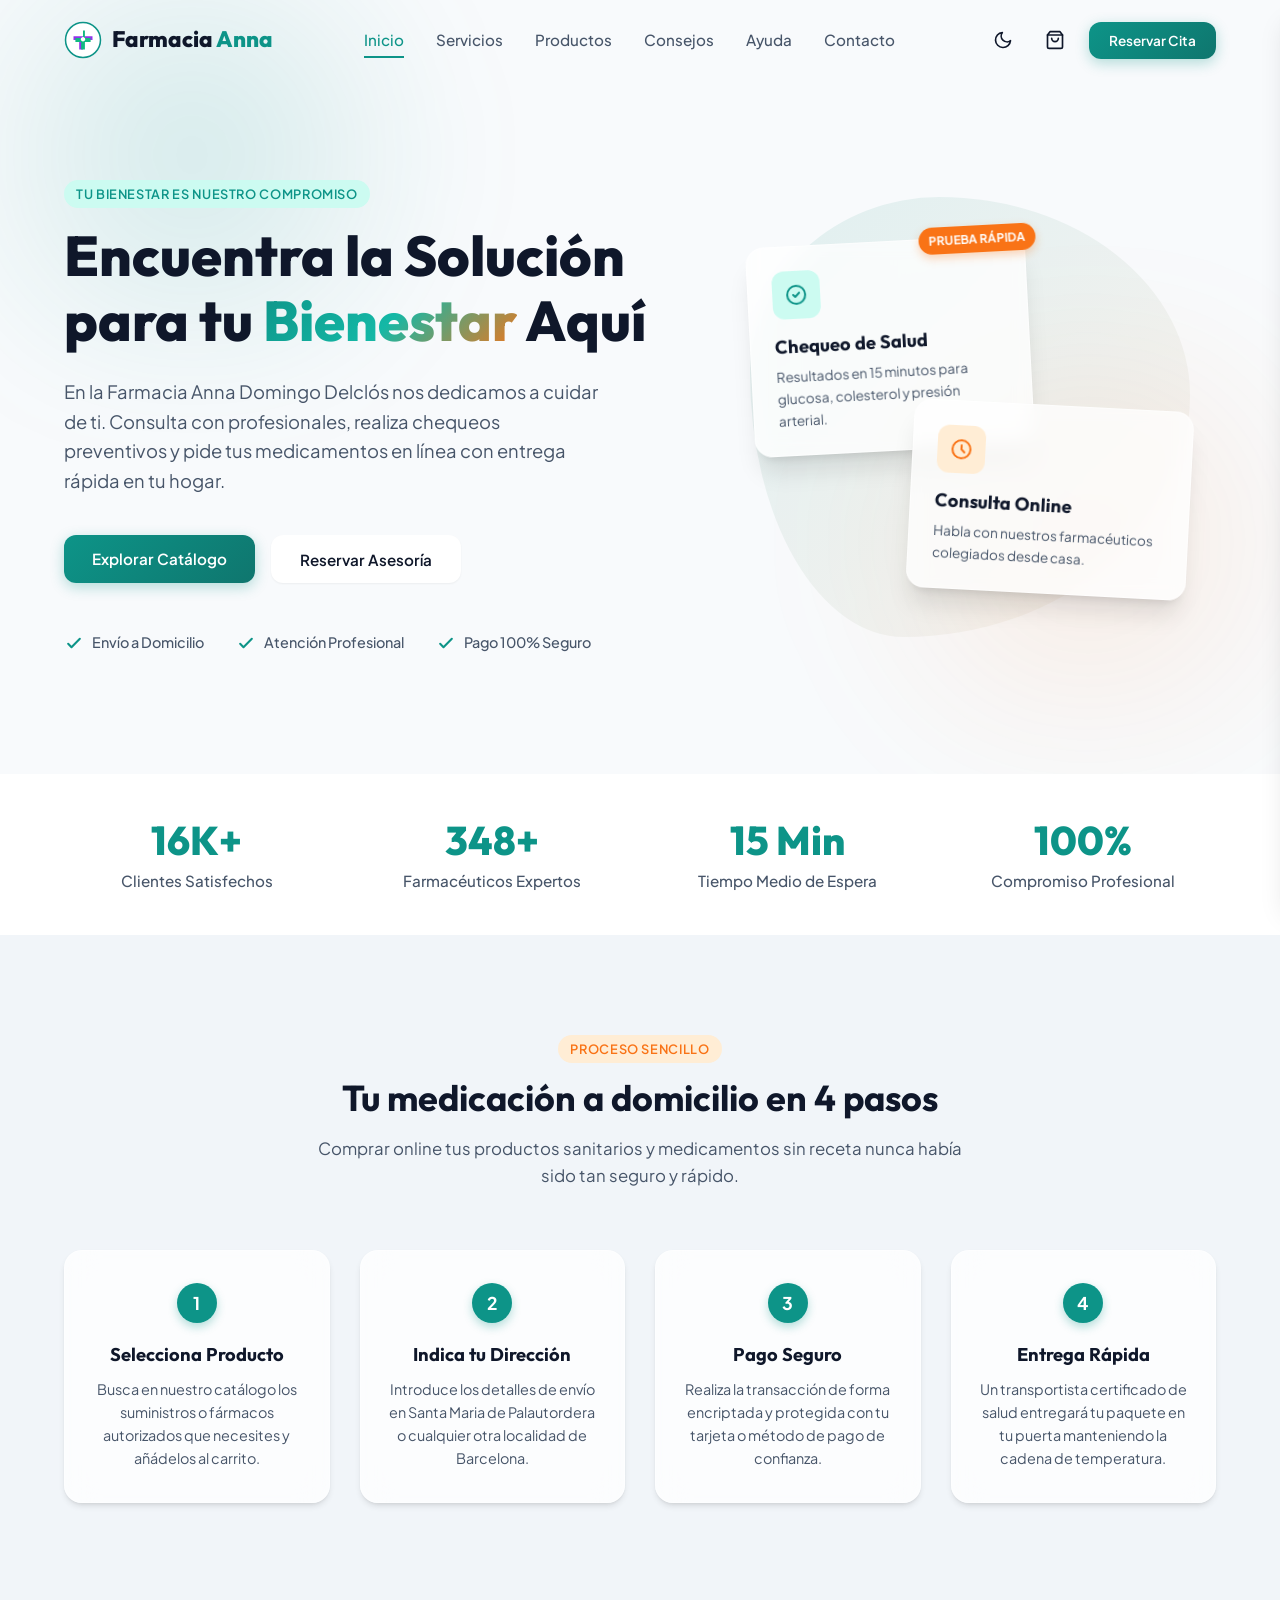
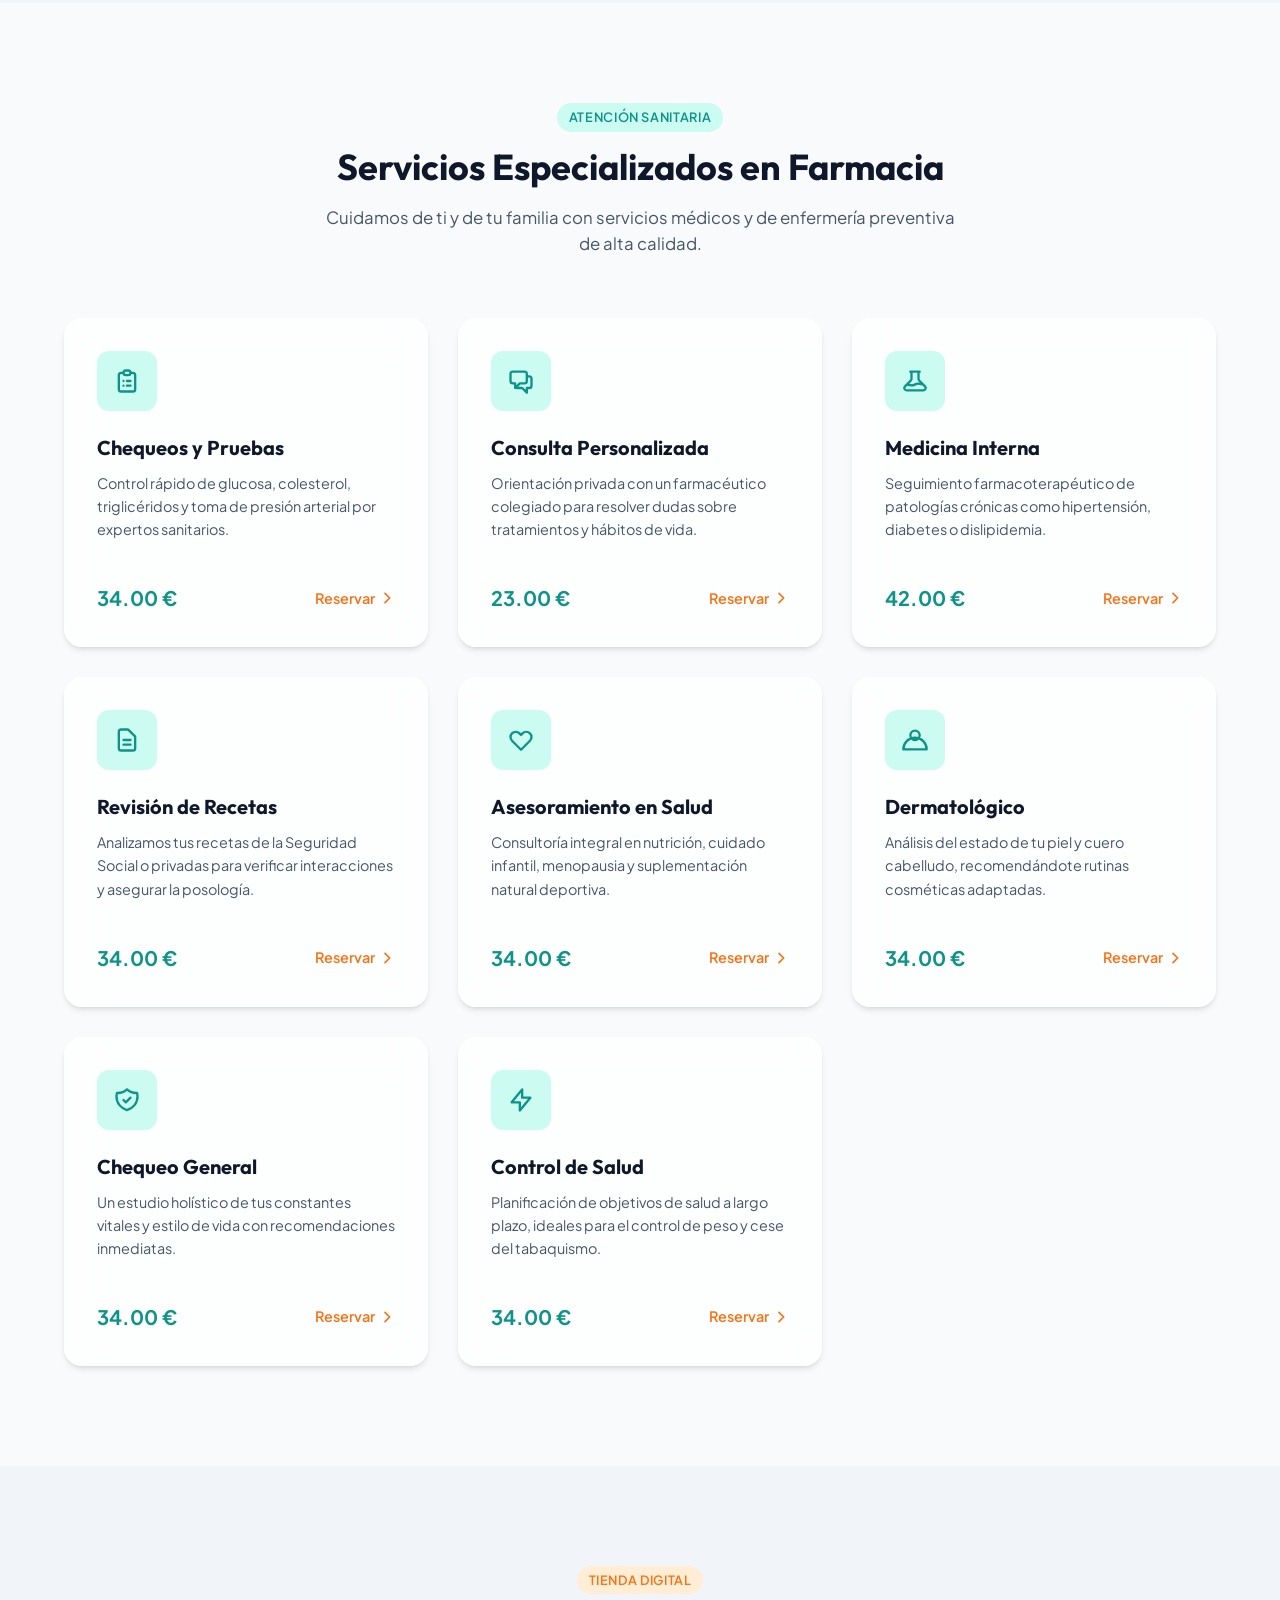
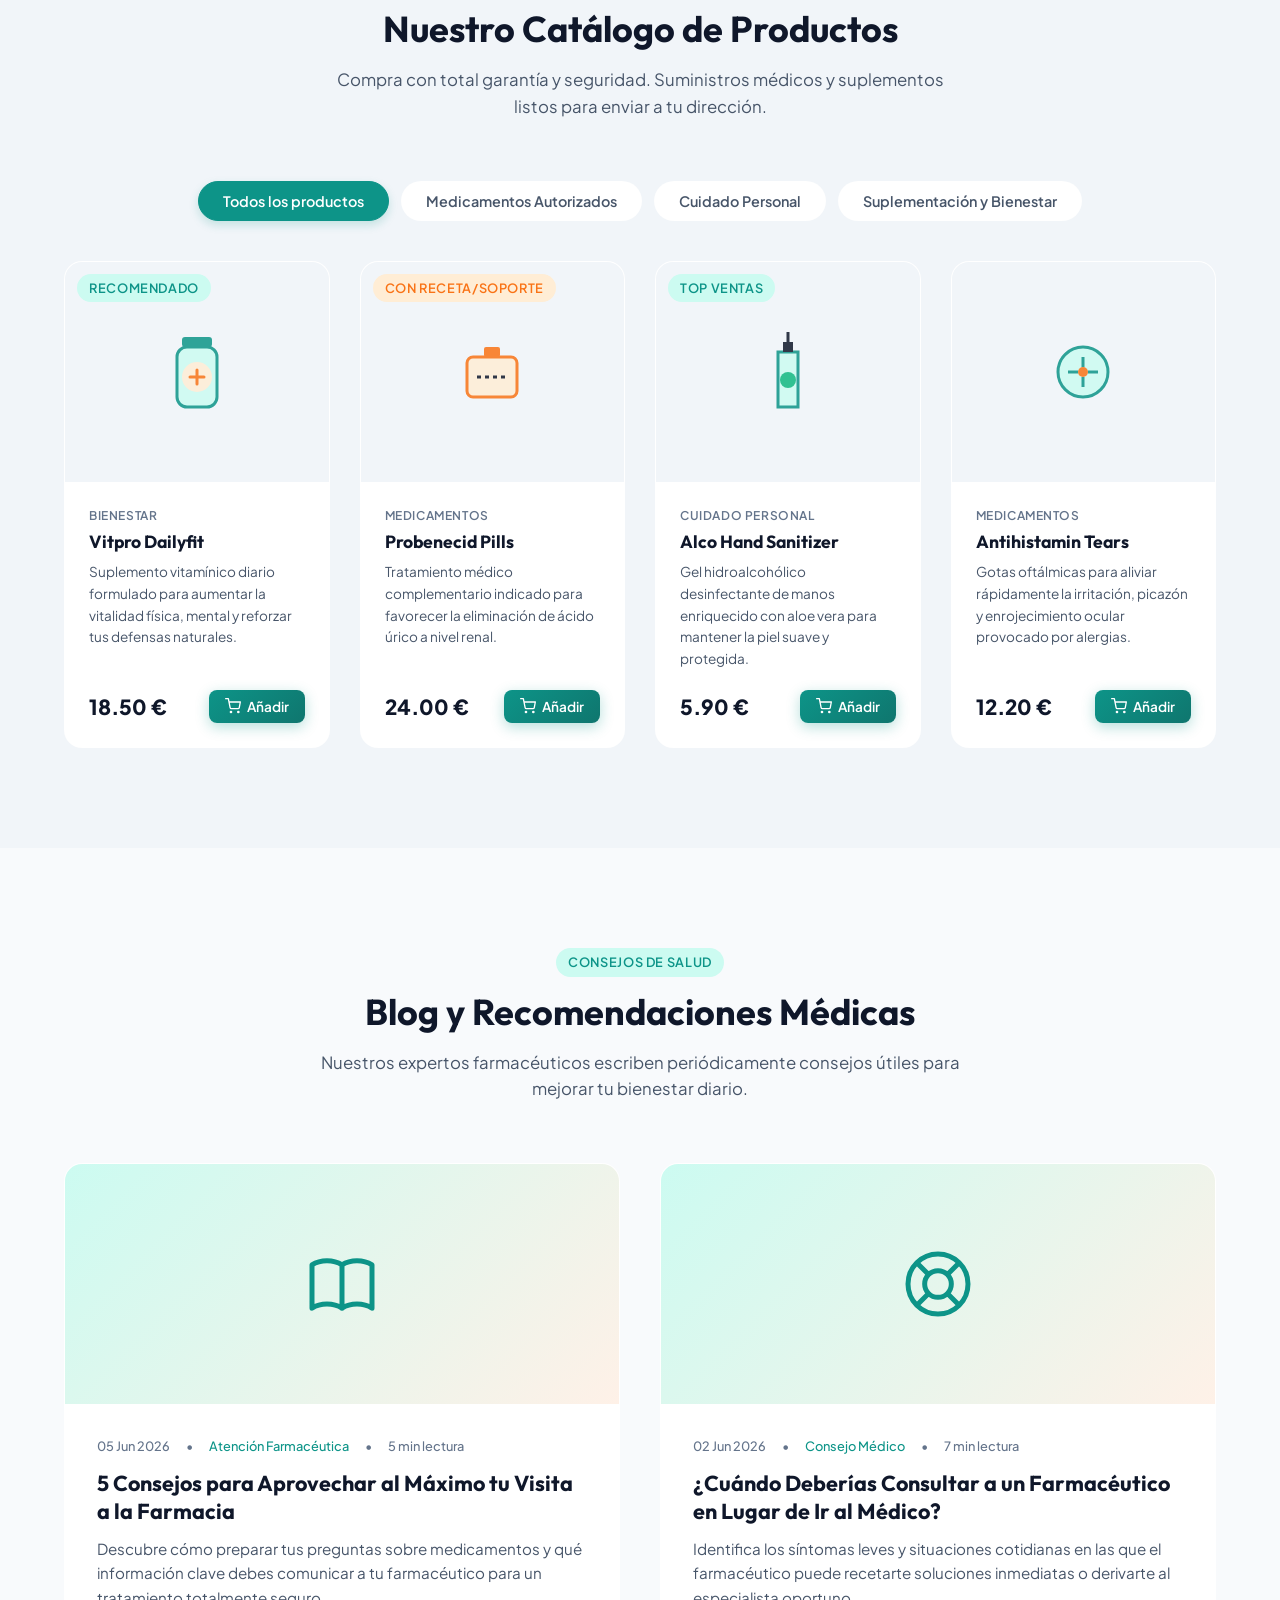
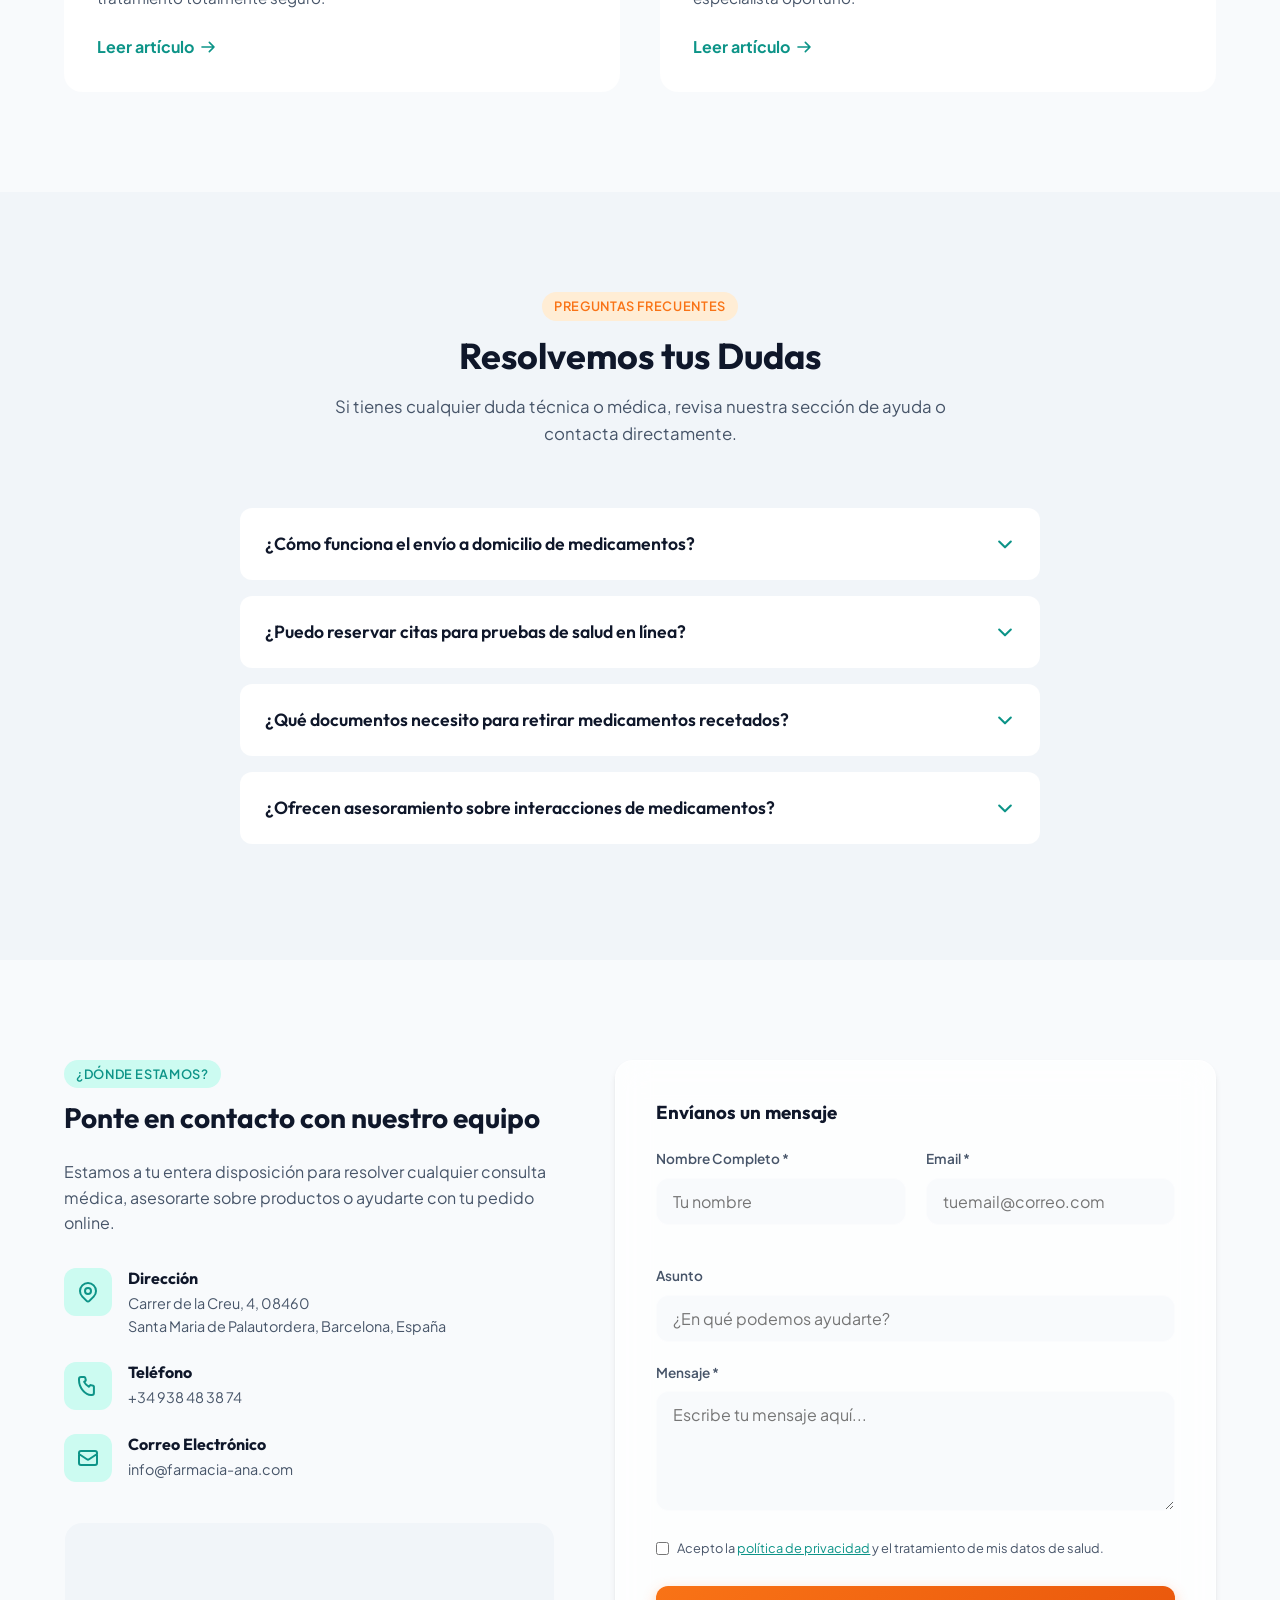
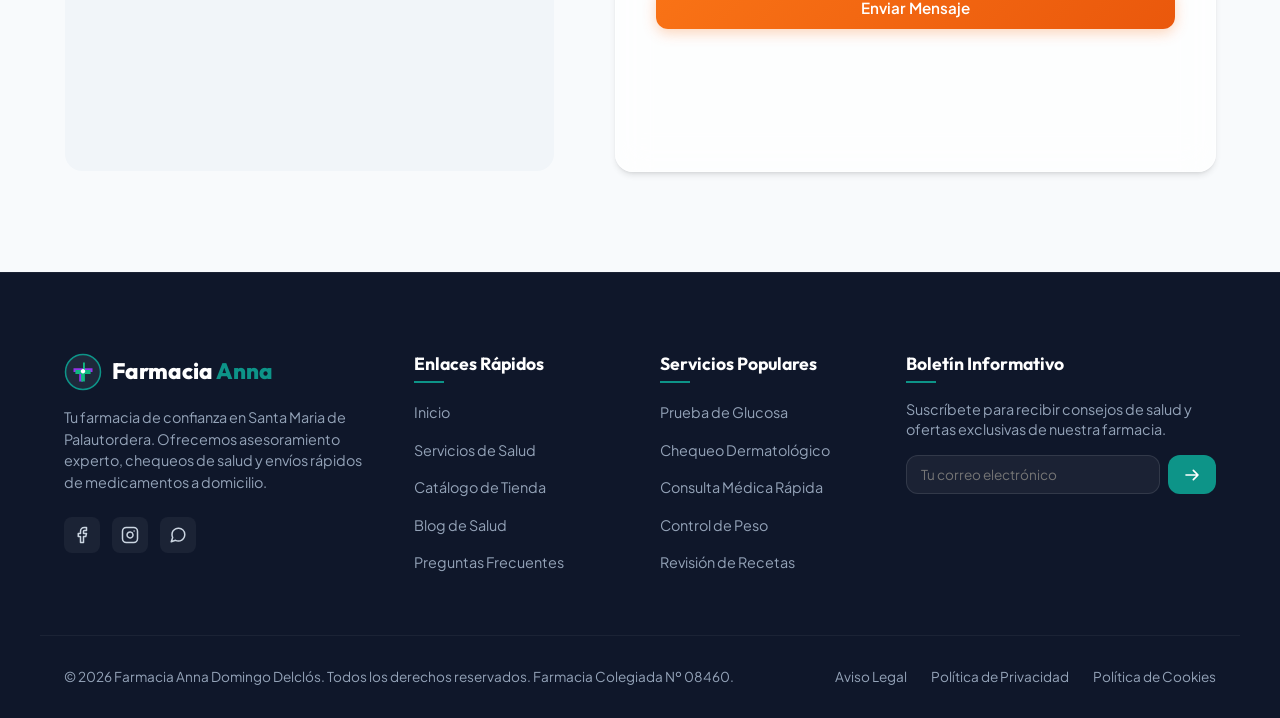
==== index.html @ 502f9d92 "feat: initial commit of the premium website for Farmacia Anna Domingo Delclós" ====
<!DOCTYPE html>
<html lang="es">
<head>
    <meta charset="UTF-8">
    <meta name="viewport" content="width=device-width, initial-scale=1.0">
    <title>Farmacia Anna Domingo Delclós | Cuidado de tu Salud y Bienestar</title>
    
    <!-- Meta tags SEO -->
    <meta name="description" content="Bienvenido a la Farmacia Anna Domingo Delclós en Santa Maria de Palautordera, Barcelona. Pruebas de salud, revisión de recetas, consulta personalizada y medicamentos online con entrega a domicilio.">
    <meta name="keywords" content="farmacia, anna domingo delclos, farmacia barcelona, santa maria de palautordera, medicamentos online, pruebas de salud, recetas, bienestar">
    <meta name="robots" content="index, follow">
    <link rel="canonical" href="https://farmacia-ana.com/">
    
    <!-- Open Graph (Facebook / LinkedIn) -->
    <meta property="og:type" content="website">
    <meta property="og:title" content="Farmacia Anna Domingo Delclós | Cuidado de tu Salud y Bienestar">
    <meta property="og:description" content="Ofrecemos atención farmacéutica personalizada, pruebas médicas, análisis de salud y un catálogo de medicamentos en línea. Entregas rápidas a domicilio.">
    <meta property="og:url" content="https://farmacia-ana.com/">
    <meta property="og:image" content="https://farmacia-ana.com/assets/og-image.jpg">
    
    <!-- Twitter Card -->
    <meta name="twitter:card" content="summary_large_image">
    <meta name="twitter:title" content="Farmacia Anna Domingo Delclós | Cuidado de tu Salud y Bienestar">
    <meta name="twitter:description" content="Atención farmacéutica personalizada y catálogo digital de farmacia en Barcelona.">
    
    <!-- Styles -->
    <link rel="stylesheet" href="styles.css">
</head>
<body>

    <!-- Header / Navbar -->
    <header id="main-header">
        <div class="container nav-container">
            <a href="#inicio" class="logo" id="nav-logo" aria-label="Farmacia Anna Domingo Delclós Inicio">
                <!-- SVG Logo representing the segment cross -->
                <svg viewBox="0 0 100 100" fill="none" xmlns="http://www.w3.org/2000/svg">
                    <circle cx="50" cy="50" r="46" fill="var(--bg-secondary)" stroke="var(--primary)" stroke-width="4"/>
                    <!-- Segmented Green/Purple Cross -->
                    <path d="M50 15 V40 H25 V50 H40 V75 H50 V50 H75 V40 H50 V15 Z" fill="#9333ea"/>
                    <path d="M50 25 V45 H30 V55 H45 V75 H55 V55 H70 V45 H55 V25 Z" fill="#10b981"/>
                    <!-- Center negative space leaf -->
                    <path d="M50 42 C53 42 56 45 56 48 C56 51 53 54 50 54 C47 54 44 51 44 48 C44 45 47 42 50 42 Z" fill="white"/>
                </svg>
                <span>Farmacia <span style="color:var(--primary);">Anna</span></span>
            </a>

            <!-- Desktop Links -->
            <nav class="nav-links" id="menu-links" aria-label="Menú principal">
                <a href="#inicio" class="nav-link active">Inicio</a>
                <a href="#servicios" class="nav-link">Servicios</a>
                <a href="#productos" class="nav-link">Productos</a>
                <a href="#blog" class="nav-link">Consejos</a>
                <a href="#faq" class="nav-link">Ayuda</a>
                <a href="#contacto" class="nav-link">Contacto</a>
            </nav>

            <!-- Navbar Actions -->
            <div class="nav-actions">
                <!-- Theme toggle button -->
                <button class="icon-btn" id="theme-toggle" aria-label="Cambiar tema de color">
                    <!-- Sun icon -->
                    <svg class="sun-icon" xmlns="http://www.w3.org/2000/svg" width="20" height="20" viewBox="0 0 24 24" fill="none" stroke="currentColor" stroke-width="2" stroke-linecap="round" stroke-linejoin="round">
                        <circle cx="12" cy="12" r="5"></circle>
                        <line x1="12" y1="1" x2="12" y2="3"></line>
                        <line x1="12" y1="21" x2="12" y2="23"></line>
                        <line x1="4.22" y1="4.22" x2="5.64" y2="5.64"></line>
                        <line x1="18.36" y1="18.36" x2="19.78" y2="19.78"></line>
                        <line x1="1" y1="12" x2="3" y2="12"></line>
                        <line x1="21" y1="12" x2="23" y2="12"></line>
                        <line x1="4.22" y1="19.78" x2="5.64" y2="18.36"></line>
                        <line x1="18.36" y1="5.64" x2="19.78" y2="4.22"></line>
                    </svg>
                    <!-- Moon icon -->
                    <svg class="moon-icon" xmlns="http://www.w3.org/2000/svg" width="20" height="20" viewBox="0 0 24 24" fill="none" stroke="currentColor" stroke-width="2" stroke-linecap="round" stroke-linejoin="round" style="display: none;">
                        <path d="M21 12.79A9 9 0 1 1 11.21 3 7 7 0 0 0 21 12.79z"></path>
                    </svg>
                </button>

                <!-- Cart button -->
                <button class="icon-btn" id="cart-btn" aria-label="Ver carrito de compras">
                    <svg xmlns="http://www.w3.org/2000/svg" width="20" height="20" viewBox="0 0 24 24" fill="none" stroke="currentColor" stroke-width="2" stroke-linecap="round" stroke-linejoin="round">
                        <path d="M6 2L3 6v14a2 2 0 0 0 2 2h14a2 2 0 0 0 2-2V6l-3-4z"></path>
                        <line x1="3" y1="6" x2="21" y2="6"></line>
                        <path d="M16 10a4 4 0 0 1-8 0"></path>
                    </svg>
                    <span class="cart-badge" style="display: none;">0</span>
                </button>

                <!-- Book action -->
                <button class="btn btn-primary book-service-btn" style="padding: 10px 20px; font-size: 0.85rem;" id="header-book-btn">Reservar Cita</button>

                <!-- Mobile Menu Button -->
                <button class="icon-btn mobile-toggle" id="mobile-toggle" aria-label="Abrir menú de navegación">
                    <svg class="menu-icon" xmlns="http://www.w3.org/2000/svg" width="24" height="24" viewBox="0 0 24 24" fill="none" stroke="currentColor" stroke-width="2" stroke-linecap="round" stroke-linejoin="round">
                        <line x1="3" y1="12" x2="21" y2="12"></line>
                        <line x1="3" y1="6" x2="21" y2="6"></line>
                        <line x1="3" y1="18" x2="21" y2="18"></line>
                    </svg>
                    <svg class="close-icon" xmlns="http://www.w3.org/2000/svg" width="24" height="24" viewBox="0 0 24 24" fill="none" stroke="currentColor" stroke-width="2" stroke-linecap="round" stroke-linejoin="round" style="display: none;">
                        <line x1="18" y1="6" x2="6" y2="18"></line>
                        <line x1="6" y1="6" x2="18" y2="18"></line>
                    </svg>
                </button>
            </div>
        </div>
    </header>

    <!-- Hero Section -->
    <section id="inicio" class="hero">
        <div class="hero-glow-1"></div>
        <div class="hero-glow-2"></div>
        <div class="container hero-wrapper">
            <div class="hero-content">
                <span class="badge badge-primary hero-subtitle">Tu Bienestar es Nuestro Compromiso</span>
                <h1 class="hero-title">Encuentra la Solución para tu <span class="gradient-text">Bienestar</span> Aquí</h1>
                <p class="hero-desc">En la Farmacia Anna Domingo Delclós nos dedicamos a cuidar de ti. Consulta con profesionales, realiza chequeos preventivos y pide tus medicamentos en línea con entrega rápida en tu hogar.</p>
                <div class="hero-btns">
                    <a href="#productos" class="btn btn-primary" id="btn-hero-catalog">Explorar Catálogo</a>
                    <button class="btn btn-secondary btn-hero-book" data-service="Consulta Personalizada" id="btn-hero-booking">Reservar Asesoría</button>
                </div>
                <div class="hero-features">
                    <div class="hero-feat-item">
                        <svg fill="none" viewBox="0 0 24 24" stroke="currentColor" stroke-width="2.5"><path stroke-linecap="round" stroke-linejoin="round" d="M5 13l4 4L19 7" /></svg>
                        <span>Envío a Domicilio</span>
                    </div>
                    <div class="hero-feat-item">
                        <svg fill="none" viewBox="0 0 24 24" stroke="currentColor" stroke-width="2.5"><path stroke-linecap="round" stroke-linejoin="round" d="M5 13l4 4L19 7" /></svg>
                        <span>Atención Profesional</span>
                    </div>
                    <div class="hero-feat-item">
                        <svg fill="none" viewBox="0 0 24 24" stroke="currentColor" stroke-width="2.5"><path stroke-linecap="round" stroke-linejoin="round" d="M5 13l4 4L19 7" /></svg>
                        <span>Pago 100% Seguro</span>
                    </div>
                </div>
            </div>
            
            <div class="hero-image-wrapper">
                <div class="pharmacy-illustration">
                    <div class="blob-bg"></div>
                    <!-- Floating Card 1 -->
                    <div class="illustration-card card-1">
                        <span class="illustration-badge">PRUEBA RÁPIDA</span>
                        <div class="card-icon icon-teal">
                            <svg xmlns="http://www.w3.org/2000/svg" width="24" height="24" fill="none" viewBox="0 0 24 24" stroke="currentColor" stroke-width="2">
                                <path stroke-linecap="round" stroke-linejoin="round" d="M9 12l2 2 4-4m6 2a9 9 0 11-18 0 9 9 0 0118 0z" />
                            </svg>
                        </div>
                        <h3>Chequeo de Salud</h3>
                        <p>Resultados en 15 minutos para glucosa, colesterol y presión arterial.</p>
                    </div>
                    <!-- Floating Card 2 -->
                    <div class="illustration-card card-2">
                        <div class="card-icon icon-orange">
                            <svg xmlns="http://www.w3.org/2000/svg" width="24" height="24" fill="none" viewBox="0 0 24 24" stroke="currentColor" stroke-width="2">
                                <path stroke-linecap="round" stroke-linejoin="round" d="M12 8v4l3 3m6-3a9 9 0 11-18 0 9 9 0 0118 0z" />
                            </svg>
                        </div>
                        <h3>Consulta Online</h3>
                        <p>Habla con nuestros farmacéuticos colegiados desde casa.</p>
                    </div>
                </div>
            </div>
        </div>
    </section>

    <!-- Stats Section -->
    <section class="stats">
        <div class="container stats-grid">
            <div class="stat-item">
                <h3>16K+</h3>
                <p>Clientes Satisfechos</p>
            </div>
            <div class="stat-item">
                <h3>348+</h3>
                <p>Farmacéuticos Expertos</p>
            </div>
            <div class="stat-item">
                <h3>15 Min</h3>
                <p>Tiempo Medio de Espera</p>
            </div>
            <div class="stat-item">
                <h3>100%</h3>
                <p>Compromiso Profesional</p>
            </div>
        </div>
    </section>

    <!-- How it works (Checkout Flow) -->
    <section class="section-padding" id="como-funciona" style="background-color: var(--bg-tertiary); transition: background-color var(--transition);">
        <div class="container">
            <div class="section-header">
                <span class="badge badge-accent">PROCESO SENCILLO</span>
                <h2>Tu medicación a domicilio en 4 pasos</h2>
                <p>Comprar online tus productos sanitarios y medicamentos sin receta nunca había sido tan seguro y rápido.</p>
            </div>
            <div class="steps-grid">
                <div class="step-card glass-panel">
                    <div class="step-num">1</div>
                    <h3>Selecciona Producto</h3>
                    <p>Busca en nuestro catálogo los suministros o fármacos autorizados que necesites y añádelos al carrito.</p>
                </div>
                <div class="step-card glass-panel">
                    <div class="step-num">2</div>
                    <h3>Indica tu Dirección</h3>
                    <p>Introduce los detalles de envío en Santa Maria de Palautordera o cualquier otra localidad de Barcelona.</p>
                </div>
                <div class="step-card glass-panel">
                    <div class="step-num">3</div>
                    <h3>Pago Seguro</h3>
                    <p>Realiza la transacción de forma encriptada y protegida con tu tarjeta o método de pago de confianza.</p>
                </div>
                <div class="step-card glass-panel">
                    <div class="step-num">4</div>
                    <h3>Entrega Rápida</h3>
                    <p>Un transportista certificado de salud entregará tu paquete en tu puerta manteniendo la cadena de temperatura.</p>
                </div>
            </div>
        </div>
    </section>

    <!-- Services Section -->
    <section id="servicios" class="section-padding">
        <div class="container">
            <div class="section-header">
                <span class="badge badge-primary">ATENCIÓN SANITARIA</span>
                <h2>Servicios Especializados en Farmacia</h2>
                <p>Cuidamos de ti y de tu familia con servicios médicos y de enfermería preventiva de alta calidad.</p>
            </div>
            <div class="services-grid">
                <!-- Service 1 -->
                <div class="service-card glass-panel">
                    <div class="service-icon">
                        <svg xmlns="http://www.w3.org/2000/svg" width="28" height="28" fill="none" viewBox="0 0 24 24" stroke="currentColor" stroke-width="2">
                            <path stroke-linecap="round" stroke-linejoin="round" d="M9 5H7a2 2 0 00-2 2v12a2 2 0 002 2h10a2 2 0 002-2V7a2 2 0 00-2-2h-2M9 5a2 2 0 002 2h2a2 2 0 002-2M9 5a2 2 0 012-2h2a2 2 0 012 2m-3 7h3m-3 4h3m-6-4h.01M9 16h.01" />
                        </svg>
                    </div>
                    <h3>Chequeos y Pruebas</h3>
                    <p>Control rápido de glucosa, colesterol, triglicéridos y toma de presión arterial por expertos sanitarios.</p>
                    <div class="service-footer">
                        <span class="service-price">34.00 €</span>
                        <span class="service-link book-service-btn" data-service="Chequeos y Pruebas de Salud" aria-label="Reservar Chequeos y Pruebas">
                            Reservar 
                            <svg xmlns="http://www.w3.org/2000/svg" width="16" height="16" fill="none" viewBox="0 0 24 24" stroke="currentColor" stroke-width="2.5"><path stroke-linecap="round" stroke-linejoin="round" d="M9 5l7 7-7 7" /></svg>
                        </span>
                    </div>
                </div>

                <!-- Service 2 -->
                <div class="service-card glass-panel">
                    <div class="service-icon">
                        <svg xmlns="http://www.w3.org/2000/svg" width="28" height="28" fill="none" viewBox="0 0 24 24" stroke="currentColor" stroke-width="2">
                            <path stroke-linecap="round" stroke-linejoin="round" d="M17 8h2a2 2 0 012 2v6a2 2 0 01-2 2h-2v4l-4-4H9a1.994 1.994 0 01-1.414-.586m0 0L11 14h4a2 2 0 002-2V6a2 2 0 00-2-2H5a2 2 0 00-2 2v6a2 2 0 002 2h2v4l.586-.586z" />
                        </svg>
                    </div>
                    <h3>Consulta Personalizada</h3>
                    <p>Orientación privada con un farmacéutico colegiado para resolver dudas sobre tratamientos y hábitos de vida.</p>
                    <div class="service-footer">
                        <span class="service-price">23.00 €</span>
                        <span class="service-link book-service-btn" data-service="Consulta Personalizada" aria-label="Reservar Consulta Personalizada">
                            Reservar
                            <svg xmlns="http://www.w3.org/2000/svg" width="16" height="16" fill="none" viewBox="0 0 24 24" stroke="currentColor" stroke-width="2.5"><path stroke-linecap="round" stroke-linejoin="round" d="M9 5l7 7-7 7" /></svg>
                        </span>
                    </div>
                </div>

                <!-- Service 3 -->
                <div class="service-card glass-panel">
                    <div class="service-icon">
                        <svg xmlns="http://www.w3.org/2000/svg" width="28" height="28" fill="none" viewBox="0 0 24 24" stroke="currentColor" stroke-width="2">
                            <path stroke-linecap="round" stroke-linejoin="round" d="M19.428 15.428a2 2 0 00-1.022-.547l-2.387-.477a6 6 0 00-3.86.517l-.318.158a6 6 0 01-3.86.517L6.05 15.21a2 2 0 00-1.806.547M8 4h8l-1 1v5.172a2 2 0 00.586 1.414l5 5c1.26 1.26.367 3.414-1.415 3.414H4.828c-1.782 0-2.674-2.154-1.414-3.414l5-5A2 2 0 009 10.172V5L8 4z" />
                        </svg>
                    </div>
                    <h3>Medicina Interna</h3>
                    <p>Seguimiento farmacoterapéutico de patologías crónicas como hipertensión, diabetes o dislipidemia.</p>
                    <div class="service-footer">
                        <span class="service-price">42.00 €</span>
                        <span class="service-link book-service-btn" data-service="Medicina Interna" aria-label="Reservar Medicina Interna">
                            Reservar
                            <svg xmlns="http://www.w3.org/2000/svg" width="16" height="16" fill="none" viewBox="0 0 24 24" stroke="currentColor" stroke-width="2.5"><path stroke-linecap="round" stroke-linejoin="round" d="M9 5l7 7-7 7" /></svg>
                        </span>
                    </div>
                </div>

                <!-- Service 4 -->
                <div class="service-card glass-panel">
                    <div class="service-icon">
                        <svg xmlns="http://www.w3.org/2000/svg" width="28" height="28" fill="none" viewBox="0 0 24 24" stroke="currentColor" stroke-width="2">
                            <path stroke-linecap="round" stroke-linejoin="round" d="M9 12h6m-6 4h6m2 5H7a2 2 0 01-2-2V5a2 2 0 012-2h5.586a1 1 0 01.707.293l5.414 5.414a1 1 0 01.293.707V19a2 2 0 01-2 2z" />
                        </svg>
                    </div>
                    <h3>Revisión de Recetas</h3>
                    <p>Analizamos tus recetas de la Seguridad Social o privadas para verificar interacciones y asegurar la posología.</p>
                    <div class="service-footer">
                        <span class="service-price">34.00 €</span>
                        <span class="service-link book-service-btn" data-service="Revisión de Recetas" aria-label="Reservar Revisión de Recetas">
                            Reservar
                            <svg xmlns="http://www.w3.org/2000/svg" width="16" height="16" fill="none" viewBox="0 0 24 24" stroke="currentColor" stroke-width="2.5"><path stroke-linecap="round" stroke-linejoin="round" d="M9 5l7 7-7 7" /></svg>
                        </span>
                    </div>
                </div>

                <!-- Service 5 -->
                <div class="service-card glass-panel">
                    <div class="service-icon">
                        <svg xmlns="http://www.w3.org/2000/svg" width="28" height="28" fill="none" viewBox="0 0 24 24" stroke="currentColor" stroke-width="2">
                            <path stroke-linecap="round" stroke-linejoin="round" d="M4.318 6.318a4.5 4.5 0 000 6.364L12 20.364l7.682-7.682a4.5 4.5 0 00-6.364-6.364L12 7.636l-1.318-1.318a4.5 4.5 0 00-6.364 0z" />
                        </svg>
                    </div>
                    <h3>Asesoramiento en Salud</h3>
                    <p>Consultoría integral en nutrición, cuidado infantil, menopausia y suplementación natural deportiva.</p>
                    <div class="service-footer">
                        <span class="service-price">34.00 €</span>
                        <span class="service-link book-service-btn" data-service="Asesoramiento en Salud" aria-label="Reservar Asesoramiento en Salud">
                            Reservar
                            <svg xmlns="http://www.w3.org/2000/svg" width="16" height="16" fill="none" viewBox="0 0 24 24" stroke="currentColor" stroke-width="2.5"><path stroke-linecap="round" stroke-linejoin="round" d="M9 5l7 7-7 7" /></svg>
                        </span>
                    </div>
                </div>

                <!-- Service 6 -->
                <div class="service-card glass-panel">
                    <div class="service-icon">
                        <svg xmlns="http://www.w3.org/2000/svg" width="28" height="28" fill="none" viewBox="0 0 24 24" stroke="currentColor" stroke-width="2">
                            <path stroke-linecap="round" stroke-linejoin="round" d="M12 4a4 4 0 100 8 4 4 0 000-8zM2 20a10 10 0 0120 0H2z" />
                        </svg>
                    </div>
                    <h3>Dermatológico</h3>
                    <p>Análisis del estado de tu piel y cuero cabelludo, recomendándote rutinas cosméticas adaptadas.</p>
                    <div class="service-footer">
                        <span class="service-price">34.00 €</span>
                        <span class="service-link book-service-btn" data-service="Chequeo Dermatológico" aria-label="Reservar Chequeo Dermatológico">
                            Reservar
                            <svg xmlns="http://www.w3.org/2000/svg" width="16" height="16" fill="none" viewBox="0 0 24 24" stroke="currentColor" stroke-width="2.5"><path stroke-linecap="round" stroke-linejoin="round" d="M9 5l7 7-7 7" /></svg>
                        </span>
                    </div>
                </div>

                <!-- Service 7 -->
                <div class="service-card glass-panel">
                    <div class="service-icon">
                        <svg xmlns="http://www.w3.org/2000/svg" width="28" height="28" fill="none" viewBox="0 0 24 24" stroke="currentColor" stroke-width="2">
                            <path stroke-linecap="round" stroke-linejoin="round" d="M9 12l2 2 4-4m5.618-4.016A11.955 11.955 0 0112 2.944a11.955 11.955 0 01-8.618 3.04A12.02 12.02 0 003 9c0 5.591 3.824 10.29 9 11.622 5.176-1.332 9-6.03 9-11.622 0-1.042-.133-2.052-.382-3.016z" />
                        </svg>
                    </div>
                    <h3>Chequeo General</h3>
                    <p>Un estudio holístico de tus constantes vitales y estilo de vida con recomendaciones inmediatas.</p>
                    <div class="service-footer">
                        <span class="service-price">34.00 €</span>
                        <span class="service-link book-service-btn" data-service="Chequeo Médico General" aria-label="Reservar Chequeo Médico General">
                            Reservar
                            <svg xmlns="http://www.w3.org/2000/svg" width="16" height="16" fill="none" viewBox="0 0 24 24" stroke="currentColor" stroke-width="2.5"><path stroke-linecap="round" stroke-linejoin="round" d="M9 5l7 7-7 7" /></svg>
                        </span>
                    </div>
                </div>

                <!-- Service 8 -->
                <div class="service-card glass-panel">
                    <div class="service-icon">
                        <svg xmlns="http://www.w3.org/2000/svg" width="28" height="28" fill="none" viewBox="0 0 24 24" stroke="currentColor" stroke-width="2">
                            <path stroke-linecap="round" stroke-linejoin="round" d="M13 10V3L4 14h7v7l9-11h-7z" />
                        </svg>
                    </div>
                    <h3>Control de Salud</h3>
                    <p>Planificación de objetivos de salud a largo plazo, ideales para el control de peso y cese del tabaquismo.</p>
                    <div class="service-footer">
                        <span class="service-price">34.00 €</span>
                        <span class="service-link book-service-btn" data-service="Control de Salud Personalizado" aria-label="Reservar Control de Salud">
                            Reservar
                            <svg xmlns="http://www.w3.org/2000/svg" width="16" height="16" fill="none" viewBox="0 0 24 24" stroke="currentColor" stroke-width="2.5"><path stroke-linecap="round" stroke-linejoin="round" d="M9 5l7 7-7 7" /></svg>
                        </span>
                    </div>
                </div>
            </div>
        </div>
    </section>

    <!-- Product Catalog Section -->
    <section id="productos" class="section-padding" style="background-color: var(--bg-tertiary); transition: background-color var(--transition);">
        <div class="container">
            <div class="section-header">
                <span class="badge badge-accent">TIENDA DIGITAL</span>
                <h2>Nuestro Catálogo de Productos</h2>
                <p>Compra con total garantía y seguridad. Suministros médicos y suplementos listos para enviar a tu dirección.</p>
            </div>

            <!-- Category Filters -->
            <div class="catalog-filter-bar">
                <button class="filter-btn active" data-filter="all">Todos los productos</button>
                <button class="filter-btn" data-filter="medicamento">Medicamentos Autorizados</button>
                <button class="filter-btn" data-filter="cuidado">Cuidado Personal</button>
                <button class="filter-btn" data-filter="bienestar">Suplementación y Bienestar</button>
            </div>

            <!-- Products Grid -->
            <div class="products-grid">
                <!-- Product 1 -->
                <article class="product-card" data-category="bienestar">
                    <span class="badge badge-primary product-tag">Recomendado</span>
                    <div class="product-img-box">
                        <!-- Custom Product SVG -->
                        <svg class="product-svg-icon" viewBox="0 0 100 100" fill="none" xmlns="http://www.w3.org/2000/svg">
                            <rect x="30" y="25" width="40" height="60" rx="10" fill="var(--primary-light)" stroke="var(--primary)" stroke-width="3"/>
                            <rect x="35" y="15" width="30" height="10" rx="3" fill="var(--primary)" />
                            <circle cx="50" cy="55" r="15" fill="var(--accent-light)"/>
                            <path d="M50 48 V62 M43 55 H57" stroke="var(--accent)" stroke-width="3" stroke-linecap="round"/>
                        </svg>
                    </div>
                    <div class="product-info">
                        <span class="product-cat">Bienestar</span>
                        <h3 class="product-title">Vitpro Dailyfit</h3>
                        <p class="product-desc">Suplemento vitamínico diario formulado para aumentar la vitalidad física, mental y reforzar tus defensas naturales.</p>
                        <div class="product-action">
                            <span class="product-price">18.50 €</span>
                            <button class="btn btn-primary btn-add-cart" data-id="p1" data-name="Vitpro Dailyfit" data-price="18.50">
                                <svg xmlns="http://www.w3.org/2000/svg" width="16" height="16" viewBox="0 0 24 24" fill="none" stroke="currentColor" stroke-width="2" stroke-linecap="round" stroke-linejoin="round"><circle cx="9" cy="21" r="1"></circle><circle cx="20" cy="21" r="1"></circle><path d="M1 1h4l2.68 13.39a2 2 0 0 0 2 1.61h9.72a2 2 0 0 0 2-1.61L23 6H6"></path></svg>
                                Añadir
                            </button>
                        </div>
                    </div>
                </article>

                <!-- Product 2 -->
                <article class="product-card" data-category="medicamento">
                    <span class="badge badge-accent product-tag">Con Receta/Soporte</span>
                    <div class="product-img-box">
                        <svg class="product-svg-icon" viewBox="0 0 100 100" fill="none" xmlns="http://www.w3.org/2000/svg">
                            <rect x="25" y="35" width="50" height="40" rx="6" fill="var(--accent-light)" stroke="var(--accent)" stroke-width="3"/>
                            <rect x="42" y="25" width="16" height="10" rx="2" fill="var(--accent)" />
                            <line x1="35" y1="55" x2="65" y2="55" stroke="var(--secondary)" stroke-width="3" stroke-dasharray="4 4"/>
                        </svg>
                    </div>
                    <div class="product-info">
                        <span class="product-cat">Medicamentos</span>
                        <h3 class="product-title">Probenecid Pills</h3>
                        <p class="product-desc">Tratamiento médico complementario indicado para favorecer la eliminación de ácido úrico a nivel renal.</p>
                        <div class="product-action">
                            <span class="product-price">24.00 €</span>
                            <button class="btn btn-primary btn-add-cart" data-id="p2" data-name="Probenecid Pills" data-price="24.00">
                                <svg xmlns="http://www.w3.org/2000/svg" width="16" height="16" viewBox="0 0 24 24" fill="none" stroke="currentColor" stroke-width="2" stroke-linecap="round" stroke-linejoin="round"><circle cx="9" cy="21" r="1"></circle><circle cx="20" cy="21" r="1"></circle><path d="M1 1h4l2.68 13.39a2 2 0 0 0 2 1.61h9.72a2 2 0 0 0 2-1.61L23 6H6"></path></svg>
                                Añadir
                            </button>
                        </div>
                    </div>
                </article>

                <!-- Product 3 -->
                <article class="product-card" data-category="cuidado">
                    <span class="badge badge-primary product-tag">Top Ventas</span>
                    <div class="product-img-box">
                        <svg class="product-svg-icon" viewBox="0 0 100 100" fill="none" xmlns="http://www.w3.org/2000/svg">
                            <path d="M40 30 H60 V85 H40 Z" fill="var(--primary-light)" stroke="var(--primary)" stroke-width="3"/>
                            <path d="M45 20 H55 V30 H45 Z" fill="var(--secondary)" />
                            <path d="M50 10 V20" stroke="var(--secondary)" stroke-width="3"/>
                            <circle cx="50" cy="58" r="8" fill="var(--success)"/>
                        </svg>
                    </div>
                    <div class="product-info">
                        <span class="product-cat">Cuidado Personal</span>
                        <h3 class="product-title">Alco Hand Sanitizer</h3>
                        <p class="product-desc">Gel hidroalcohólico desinfectante de manos enriquecido con aloe vera para mantener la piel suave y protegida.</p>
                        <div class="product-action">
                            <span class="product-price">5.90 €</span>
                            <button class="btn btn-primary btn-add-cart" data-id="p3" data-name="Alco Hand Sanitizer" data-price="5.90">
                                <svg xmlns="http://www.w3.org/2000/svg" width="16" height="16" viewBox="0 0 24 24" fill="none" stroke="currentColor" stroke-width="2" stroke-linecap="round" stroke-linejoin="round"><circle cx="9" cy="21" r="1"></circle><circle cx="20" cy="21" r="1"></circle><path d="M1 1h4l2.68 13.39a2 2 0 0 0 2 1.61h9.72a2 2 0 0 0 2-1.61L23 6H6"></path></svg>
                                Añadir
                            </button>
                        </div>
                    </div>
                </article>

                <!-- Product 4 -->
                <article class="product-card" data-category="medicamento">
                    <div class="product-img-box">
                        <svg class="product-svg-icon" viewBox="0 0 100 100" fill="none" xmlns="http://www.w3.org/2000/svg">
                            <circle cx="50" cy="50" r="25" fill="var(--primary-light)" stroke="var(--primary)" stroke-width="3"/>
                            <path d="M50 35 V45 M50 55 V65 M35 50 H45 M55 50 H65" stroke="var(--primary)" stroke-width="3"/>
                            <circle cx="50" cy="50" r="5" fill="var(--accent)"/>
                        </svg>
                    </div>
                    <div class="product-info">
                        <span class="product-cat">Medicamentos</span>
                        <h3 class="product-title">Antihistamin Tears</h3>
                        <p class="product-desc">Gotas oftálmicas para aliviar rápidamente la irritación, picazón y enrojecimiento ocular provocado por alergias.</p>
                        <div class="product-action">
                            <span class="product-price">12.20 €</span>
                            <button class="btn btn-primary btn-add-cart" data-id="p4" data-name="Antihistamin Tears" data-price="12.20">
                                <svg xmlns="http://www.w3.org/2000/svg" width="16" height="16" viewBox="0 0 24 24" fill="none" stroke="currentColor" stroke-width="2" stroke-linecap="round" stroke-linejoin="round"><circle cx="9" cy="21" r="1"></circle><circle cx="20" cy="21" r="1"></circle><path d="M1 1h4l2.68 13.39a2 2 0 0 0 2 1.61h9.72a2 2 0 0 0 2-1.61L23 6H6"></path></svg>
                                Añadir
                            </button>
                        </div>
                    </div>
                </article>
            </div>
        </div>
    </section>

    <!-- Blog Section -->
    <section id="blog" class="section-padding">
        <div class="container">
            <div class="section-header">
                <span class="badge badge-primary">CONSEJOS DE SALUD</span>
                <h2>Blog y Recomendaciones Médicas</h2>
                <p>Nuestros expertos farmacéuticos escriben periódicamente consejos útiles para mejorar tu bienestar diario.</p>
            </div>
            <div class="blog-grid">
                <!-- Blog 1 -->
                <article class="blog-card">
                    <div class="blog-img-box">
                        <svg viewBox="0 0 24 24" fill="none" stroke="currentColor" stroke-width="1.5">
                            <path stroke-linecap="round" stroke-linejoin="round" d="M12 6.253v13m0-13C10.832 5.477 9.246 5 7.5 5S4.168 5.477 3 6.253v13C4.168 18.477 5.754 18 7.5 18s3.332.477 4.5 1.253m0-13C13.168 5.477 14.754 5 16.5 5c1.747 0 3.332.477 4.5 1.253v13C19.832 18.477 18.247 18 16.5 18c-1.746 0-3.332.477-4.5 1.253" />
                        </svg>
                    </div>
                    <div class="blog-info">
                        <div class="blog-meta">
                            <span>05 Jun 2026</span>
                            <span>•</span>
                            <span style="color: var(--primary);">Atención Farmacéutica</span>
                            <span>•</span>
                            <span>5 min lectura</span>
                        </div>
                        <h3 class="blog-title">5 Consejos para Aprovechar al Máximo tu Visita a la Farmacia</h3>
                        <p class="blog-desc">Descubre cómo preparar tus preguntas sobre medicamentos y qué información clave debes comunicar a tu farmacéutico para un tratamiento totalmente seguro.</p>
                        <a href="#blog" class="blog-link">
                            Leer artículo
                            <svg xmlns="http://www.w3.org/2000/svg" width="16" height="16" fill="none" viewBox="0 0 24 24" stroke="currentColor" stroke-width="2.5"><path stroke-linecap="round" stroke-linejoin="round" d="M14 5l7 7m0 0l-7 7m7-7H3" /></svg>
                        </a>
                    </div>
                </article>

                <!-- Blog 2 -->
                <article class="blog-card">
                    <div class="blog-img-box">
                        <svg viewBox="0 0 24 24" fill="none" stroke="currentColor" stroke-width="1.5">
                            <path stroke-linecap="round" stroke-linejoin="round" d="M18.364 5.636l-3.536 3.536m0 5.656l3.536 3.536M9.172 9.172L5.636 5.636m3.536 9.192l-3.536 3.536M21 12a9 9 0 11-18 0 9 9 0 0118 0zm-5 0a4 4 0 11-8 0 4 4 0 018 0z" />
                        </svg>
                    </div>
                    <div class="blog-info">
                        <div class="blog-meta">
                            <span>02 Jun 2026</span>
                            <span>•</span>
                            <span style="color: var(--primary);">Consejo Médico</span>
                            <span>•</span>
                            <span>7 min lectura</span>
                        </div>
                        <h3 class="blog-title">¿Cuándo Deberías Consultar a un Farmacéutico en Lugar de Ir al Médico?</h3>
                        <p class="blog-desc">Identifica los síntomas leves y situaciones cotidianas en las que el farmacéutico puede recetarte soluciones inmediatas o derivarte al especialista oportuno.</p>
                        <a href="#blog" class="blog-link">
                            Leer artículo
                            <svg xmlns="http://www.w3.org/2000/svg" width="16" height="16" fill="none" viewBox="0 0 24 24" stroke="currentColor" stroke-width="2.5"><path stroke-linecap="round" stroke-linejoin="round" d="M14 5l7 7m0 0l-7 7m7-7H3" /></svg>
                        </a>
                    </div>
                </article>
            </div>
        </div>
    </section>

    <!-- FAQ Accordion Section -->
    <section id="faq" class="section-padding" style="background-color: var(--bg-tertiary); transition: background-color var(--transition);">
        <div class="container">
            <div class="section-header">
                <span class="badge badge-accent">PREGUNTAS FRECUENTES</span>
                <h2>Resolvemos tus Dudas</h2>
                <p>Si tienes cualquier duda técnica o médica, revisa nuestra sección de ayuda o contacta directamente.</p>
            </div>
            
            <div class="faq-max-width">
                <!-- FAQ Item 1 -->
                <div class="faq-item">
                    <div class="faq-header" id="faq-h1">
                        <h3>¿Cómo funciona el envío a domicilio de medicamentos?</h3>
                        <svg class="faq-icon" xmlns="http://www.w3.org/2000/svg" width="20" height="20" fill="none" viewBox="0 0 24 24" stroke="currentColor" stroke-width="2.5">
                            <path stroke-linecap="round" stroke-linejoin="round" d="M19 9l-7 7-7-7" />
                        </svg>
                    </div>
                    <div class="faq-content" id="faq-c1">
                        <p>Los envíos se gestionan de forma certificada a través de mensajería autorizada para el transporte farmacéutico. Una vez realizada la compra de productos autorizados sin receta en nuestra web, se preparan bajo estrictas condiciones higiénicas y se entregan en un plazo de 24 a 48 horas laborables en Barcelona y alrededores.</p>
                    </div>
                </div>

                <!-- FAQ Item 2 -->
                <div class="faq-item">
                    <div class="faq-header" id="faq-h2">
                        <h3>¿Puedo reservar citas para pruebas de salud en línea?</h3>
                        <svg class="faq-icon" xmlns="http://www.w3.org/2000/svg" width="20" height="20" fill="none" viewBox="0 0 24 24" stroke="currentColor" stroke-width="2.5">
                            <path stroke-linecap="round" stroke-linejoin="round" d="M19 9l-7 7-7-7" />
                        </svg>
                    </div>
                    <div class="faq-content" id="faq-c2">
                        <p>Sí, a través de nuestro botón "Reservar Cita", puedes seleccionar el servicio de salud preventivo que necesitas (como chequeos rápidos de glucosa o consulta personalizada), elegir el día y la hora que mejor te convenga, y agendar tu visita de forma rápida y digital.</p>
                    </div>
                </div>

                <!-- FAQ Item 3 -->
                <div class="faq-item">
                    <div class="faq-header" id="faq-h3">
                        <h3>¿Qué documentos necesito para retirar medicamentos recetados?</h3>
                        <svg class="faq-icon" xmlns="http://www.w3.org/2000/svg" width="20" height="20" fill="none" viewBox="0 0 24 24" stroke="currentColor" stroke-width="2.5">
                            <path stroke-linecap="round" stroke-linejoin="round" d="M19 9l-7 7-7-7" />
                        </svg>
                    </div>
                    <div class="faq-content" id="faq-c3">
                        <p>Para retirar medicamentos sujetos a receta médica en nuestro establecimiento físico, debes presentar obligatoriamente tu Tarjeta Sanitaria (TSI) vigente o la receta médica oficial en papel firmada por un médico colegiado.</p>
                    </div>
                </div>

                <!-- FAQ Item 4 -->
                <div class="faq-item">
                    <div class="faq-header" id="faq-h4">
                        <h3>¿Ofrecen asesoramiento sobre interacciones de medicamentos?</h3>
                        <svg class="faq-icon" xmlns="http://www.w3.org/2000/svg" width="20" height="20" fill="none" viewBox="0 0 24 24" stroke="currentColor" stroke-width="2.5">
                            <path stroke-linecap="round" stroke-linejoin="round" d="M19 9l-7 7-7-7" />
                        </svg>
                    </div>
                    <div class="faq-content" id="faq-c4">
                        <p>Absolutamente. La revisión de recetas y el seguimiento farmacoterapéutico son pilares fundamentales de nuestra farmacia. Si tomas varios medicamentos, nuestros farmacéuticos evaluarán posibles interacciones nocivas y te explicarán detalladamente cómo y cuándo tomarlos.</p>
                    </div>
                </div>
            </div>
        </div>
    </section>

    <!-- Contact & Location Section -->
    <section id="contacto" class="section-padding">
        <div class="container contact-wrapper">
            <!-- Left Info Panel -->
            <div class="contact-info-panel">
                <span class="badge badge-primary">¿DÓNDE ESTAMOS?</span>
                <h3 style="margin-top: 12px;">Ponte en contacto con nuestro equipo</h3>
                <p style="color: var(--text-secondary); margin-bottom: 32px;">Estamos a tu entera disposición para resolver cualquier consulta médica, asesorarte sobre productos o ayudarte con tu pedido online.</p>
                
                <div class="contact-info-list">
                    <!-- Address -->
                    <div class="contact-item">
                        <div class="contact-item-icon">
                            <svg xmlns="http://www.w3.org/2000/svg" width="24" height="24" fill="none" viewBox="0 0 24 24" stroke="currentColor" stroke-width="2">
                                <path stroke-linecap="round" stroke-linejoin="round" d="M17.657 16.657L13.414 20.9a1.998 1.998 0 01-2.827 0l-4.244-4.243a8 8 0 1111.314 0z" />
                                <path stroke-linecap="round" stroke-linejoin="round" d="M15 11a3 3 0 11-6 0 3 3 0 016 0z" />
                            </svg>
                        </div>
                        <div class="contact-item-details">
                            <h4>Dirección</h4>
                            <p>Carrer de la Creu, 4, 08460<br>Santa Maria de Palautordera, Barcelona, España</p>
                        </div>
                    </div>

                    <!-- Phone -->
                    <div class="contact-item">
                        <div class="contact-item-icon">
                            <svg xmlns="http://www.w3.org/2000/svg" width="24" height="24" fill="none" viewBox="0 0 24 24" stroke="currentColor" stroke-width="2">
                                <path stroke-linecap="round" stroke-linejoin="round" d="M3 5a2 2 0 012-2h3.28a1 1 0 01.94.725l.548 2.2a1 1 0 01-.321.988l-1.305.98a10.582 10.582 0 004.872 4.872l.98-1.305a1 1 0 01.988-.321l2.2.548a1 1 0 01.725.94V19a2 2 0 01-2 2h-1C9.716 21 3 14.284 3 6V5z" />
                            </svg>
                        </div>
                        <div class="contact-item-details">
                            <h4>Teléfono</h4>
                            <p><a href="tel:+34938483874" id="contact-phone">+34 938 48 38 74</a></p>
                        </div>
                    </div>

                    <!-- Email -->
                    <div class="contact-item">
                        <div class="contact-item-icon">
                            <svg xmlns="http://www.w3.org/2000/svg" width="24" height="24" fill="none" viewBox="0 0 24 24" stroke="currentColor" stroke-width="2">
                                <path stroke-linecap="round" stroke-linejoin="round" d="M3 8l7.89 5.26a2 2 0 002.22 0L21 8M5 19h14a2 2 0 002-2V7a2 2 0 00-2-2H5a2 2 0 00-2 2v10a2 2 0 002 2z" />
                            </svg>
                        </div>
                        <div class="contact-item-details">
                            <h4>Correo Electrónico</h4>
                            <p><a href="mailto:info@farmacia-ana.com" id="contact-email-link">info@farmacia-ana.com</a></p>
                        </div>
                    </div>
                </div>

                <!-- Google Maps Interactive Widget -->
                <div class="map-container">
                    <iframe src="https://www.google.com/maps/embed?pb=!1m18!1m12!1m3!1d2979.7915729783935!2d2.443906376571556!3d41.682897171221774!2m3!1f0!2f0!3f0!3m2!1i1024!2i768!4f13.1!3m3!1m2!1s0x12a4c8c7ad4e4ab5%3A0x6b64d4ecb9549f2b!2sCarrer%20de%20la%20Creu%2C%204%2C%2008460%20Santa%20Maria%20de%20Palautordera%2C%20Barcelona!5e0!3m2!1ses!2ses!4v1717600000000!5m2!1ses!2ses" width="100%" height="100%" style="border:0;" allowfullscreen="" loading="lazy" referrerpolicy="no-referrer-when-downgrade" title="Ubicación de Farmacia Anna Domingo Delclós"></iframe>
                </div>
            </div>

            <!-- Right Contact Form -->
            <div class="contact-form glass-panel">
                <h3 style="margin-bottom: 24px;">Envíanos un mensaje</h3>
                <form id="contact-form" action="#" method="POST">
                    <div class="form-group-row">
                        <div class="form-group">
                            <label for="contact-name">Nombre Completo *</label>
                            <input type="text" id="contact-name" class="form-input" placeholder="Tu nombre" required>
                        </div>
                        <div class="form-group">
                            <label for="contact-email">Email *</label>
                            <input type="email" id="contact-email" class="form-input" placeholder="tuemail@correo.com" required>
                        </div>
                    </div>
                    <div class="form-group">
                        <label for="contact-subject">Asunto</label>
                        <input type="text" id="contact-subject" class="form-input" placeholder="¿En qué podemos ayudarte?">
                    </div>
                    <div class="form-group">
                        <label for="contact-message">Mensaje *</label>
                        <textarea id="contact-message" class="form-input" placeholder="Escribe tu mensaje aquí..." required></textarea>
                    </div>
                    <div class="form-group" style="display: flex; align-items: flex-start; gap: 8px;">
                        <input type="checkbox" id="contact-terms" required style="margin-top: 4px; cursor: pointer;">
                        <label for="contact-terms" style="font-size: 0.8rem; font-weight: normal; cursor: pointer; color: var(--text-secondary);">Acepto la <a href="#" style="color: var(--primary); text-decoration: underline;">política de privacidad</a> y el tratamiento de mis datos de salud.</label>
                    </div>
                    <button type="submit" class="btn btn-accent" style="width: 100%;" id="btn-submit-contact">Enviar Mensaje</button>
                </form>
            </div>
        </div>
    </section>

    <!-- Footer -->
    <footer>
        <div class="container footer-grid">
            <!-- Logo & About Column -->
            <div class="footer-col footer-logo-col">
                <a href="#inicio" class="logo" style="color: white;">
                    <svg viewBox="0 0 100 100" fill="none" xmlns="http://www.w3.org/2000/svg">
                        <circle cx="50" cy="50" r="46" fill="#1e293b" stroke="var(--primary)" stroke-width="4"/>
                        <path d="M50 15 V40 H25 V50 H40 V75 H50 V50 H75 V40 H50 V15 Z" fill="#9333ea"/>
                        <path d="M50 25 V45 H30 V55 H45 V75 H55 V55 H70 V45 H55 V25 Z" fill="#10b981"/>
                        <path d="M50 42 C53 42 56 45 56 48 C56 51 53 54 50 54 C47 54 44 51 44 48 C44 45 47 42 50 42 Z" fill="white"/>
                    </svg>
                    <span>Farmacia <span style="color:var(--primary);">Anna</span></span>
                </a>
                <p>Tu farmacia de confianza en Santa Maria de Palautordera. Ofrecemos asesoramiento experto, chequeos de salud y envíos rápidos de medicamentos a domicilio.</p>
                <div class="social-links">
                    <a href="#" class="social-link" aria-label="Facebook de Farmacia Anna">
                        <svg xmlns="http://www.w3.org/2000/svg" width="18" height="18" viewBox="0 0 24 24" fill="none" stroke="currentColor" stroke-width="2" stroke-linecap="round" stroke-linejoin="round"><path d="M18 2h-3a5 5 0 0 0-5 5v3H7v4h3v8h4v-8h3l1-4h-4V7a1 1 0 0 1 1-1h3z"></path></svg>
                    </a>
                    <a href="#" class="social-link" aria-label="Instagram de Farmacia Anna">
                        <svg xmlns="http://www.w3.org/2000/svg" width="18" height="18" viewBox="0 0 24 24" fill="none" stroke="currentColor" stroke-width="2" stroke-linecap="round" stroke-linejoin="round"><rect x="2" y="2" width="20" height="20" rx="5" ry="5"></rect><path d="M16 11.37A4 4 0 1 1 12.63 8 4 4 0 0 1 16 11.37z"></path><line x1="17.5" y1="6.5" x2="17.51" y2="6.5"></line></svg>
                    </a>
                    <a href="#" class="social-link" aria-label="WhatsApp de Farmacia Anna">
                        <svg xmlns="http://www.w3.org/2000/svg" width="18" height="18" viewBox="0 0 24 24" fill="none" stroke="currentColor" stroke-width="2" stroke-linecap="round" stroke-linejoin="round">
                            <path d="M21 11.5a8.38 8.38 0 0 1-.9 3.8 8.5 8.5 0 0 1-7.6 4.7 8.38 8.38 0 0 1-3.8-.9L3 21l1.9-5.7a8.38 8.38 0 0 1-.9-3.8 8.5 8.5 0 0 1 4.7-7.6 8.38 8.38 0 0 1 3.8-.9h.5a8.48 8.48 0 0 1 8 8v.5z"></path>
                        </svg>
                    </a>
                </div>
            </div>

            <!-- Links Column 1 -->
            <div class="footer-col">
                <h4>Enlaces Rápidos</h4>
                <ul>
                    <li><a href="#inicio">Inicio</a></li>
                    <li><a href="#servicios">Servicios de Salud</a></li>
                    <li><a href="#productos">Catálogo de Tienda</a></li>
                    <li><a href="#blog">Blog de Salud</a></li>
                    <li><a href="#faq">Preguntas Frecuentes</a></li>
                </ul>
            </div>

            <!-- Links Column 2 -->
            <div class="footer-col">
                <h4>Servicios Populares</h4>
                <ul>
                    <li><a href="#servicios">Prueba de Glucosa</a></li>
                    <li><a href="#servicios">Chequeo Dermatológico</a></li>
                    <li><a href="#servicios">Consulta Médica Rápida</a></li>
                    <li><a href="#servicios">Control de Peso</a></li>
                    <li><a href="#servicios">Revisión de Recetas</a></li>
                </ul>
            </div>

            <!-- Newsletter Column -->
            <div class="footer-col">
                <h4>Boletín Informativo</h4>
                <p style="font-size: 0.9rem; margin-bottom: 16px; line-height: 1.4;">Suscríbete para recibir consejos de salud y ofertas exclusivas de nuestra farmacia.</p>
                <form class="newsletter-form" action="#" method="POST">
                    <input type="email" class="newsletter-input" placeholder="Tu correo electrónico" required aria-label="Correo para boletín">
                    <button type="submit" class="newsletter-btn" aria-label="Suscribirse">
                        <svg xmlns="http://www.w3.org/2000/svg" width="16" height="16" fill="none" viewBox="0 0 24 24" stroke="currentColor" stroke-width="2.5"><path stroke-linecap="round" stroke-linejoin="round" d="M14 5l7 7m0 0l-7 7m7-7H3" /></svg>
                    </button>
                </form>
            </div>
        </div>

        <div class="container footer-bottom">
            <p>&copy; 2026 Farmacia Anna Domingo Delclós. Todos los derechos reservados. Farmacia Colegiada Nº 08460.</p>
            <div class="footer-bottom-links">
                <a href="#">Aviso Legal</a>
                <a href="#">Política de Privacidad</a>
                <a href="#">Política de Cookies</a>
            </div>
        </div>
    </footer>

    <!-- Modals & Cart Drawer -->
    <!-- Darken Overlay -->
    <div class="drawer-overlay" id="drawer-overlay"></div>

    <!-- Side Cart Drawer -->
    <div class="cart-drawer" id="cart-drawer" role="dialog" aria-modal="true" aria-label="Carrito de Compras">
        <div class="cart-header">
            <h2>Tu Carrito</h2>
            <button class="icon-btn" id="close-cart" aria-label="Cerrar carrito">
                <svg xmlns="http://www.w3.org/2000/svg" width="24" height="24" viewBox="0 0 24 24" fill="none" stroke="currentColor" stroke-width="2" stroke-linecap="round" stroke-linejoin="round"><line x1="18" y1="6" x2="6" y2="18"></line><line x1="6" y1="6" x2="18" y2="18"></line></svg>
            </button>
        </div>
        
        <!-- Cart Items Container -->
        <div class="cart-items">
            <!-- Populated via Javascript -->
        </div>

        <!-- Cart Footer Summary -->
        <div class="cart-footer">
            <div class="cart-summary-row">
                <span>Total:</span>
                <span class="cart-summary-total"><span id="cart-total-val">0.00</span> €</span>
            </div>
            <button class="btn btn-accent" style="width: 100%;" id="checkout-btn">Proceder al Pago</button>
        </div>
    </div>

    <!-- Appointment Booking Modal -->
    <div class="modal-overlay" id="booking-modal" role="dialog" aria-modal="true" aria-labelledby="modal-title">
        <div class="modal-content glass-panel">
            <div class="modal-header">
                <h2 id="modal-title">Solicitar Cita de Salud</h2>
                <button class="modal-close" id="close-modal" aria-label="Cerrar modal">
                    <svg xmlns="http://www.w3.org/2000/svg" width="20" height="20" viewBox="0 0 24 24" fill="none" stroke="currentColor" stroke-width="2" stroke-linecap="round" stroke-linejoin="round"><line x1="18" y1="6" x2="6" y2="18"></line><line x1="6" y1="6" x2="18" y2="18"></line></svg>
                </button>
            </div>
            <div class="modal-body">
                <form id="appointment-form">
                    <div class="form-group">
                        <label for="modal-name">Nombre Completo *</label>
                        <input type="text" id="modal-name" class="form-input" placeholder="Escribe tu nombre completo" required>
                    </div>
                    <div class="form-group">
                        <label for="modal-phone">Teléfono de Contacto *</label>
                        <input type="tel" id="modal-phone" class="form-input" placeholder="Ej: 600 000 000" required>
                    </div>
                    <div class="form-group">
                        <label for="modal-service">Servicio Requerido *</label>
                        <select id="modal-service" class="form-input" required>
                            <option value="" disabled selected>Seleccione un servicio</option>
                            <option value="Chequeos y Pruebas de Salud">Chequeos y Pruebas de Salud (34.00 €)</option>
                            <option value="Consulta Personalizada">Consulta Personalizada (23.00 €)</option>
                            <option value="Medicina Interna">Medicina Interna (42.00 €)</option>
                            <option value="Revisión de Recetas">Revisión de Recetas (34.00 €)</option>
                            <option value="Asesoramiento en Salud">Asesoramiento en Salud (34.00 €)</option>
                            <option value="Chequeo Dermatológico">Chequeo Dermatológico (34.00 €)</option>
                            <option value="Chequeo Médico General">Chequeo Médico General (34.00 €)</option>
                            <option value="Control de Salud Personalizado">Control de Salud Personalizado (34.00 €)</option>
                        </select>
                    </div>
                    <div class="form-group-row">
                        <div class="form-group">
                            <label for="modal-date">Fecha *</label>
                            <input type="date" id="modal-date" class="form-input" required>
                        </div>
                        <div class="form-group">
                            <label for="modal-time">Hora *</label>
                            <select id="modal-time" class="form-input" required>
                                <option value="" disabled selected>Seleccionar hora</option>
                                <option value="09:00">09:00</option>
                                <option value="10:00">10:00</option>
                                <option value="11:00">11:00</option>
                                <option value="12:00">12:00</option>
                                <option value="13:00">13:00</option>
                                <option value="16:00">16:00</option>
                                <option value="17:00">17:00</option>
                                <option value="18:00">18:00</option>
                                <option value="19:00">19:00</option>
                            </select>
                        </div>
                    </div>
                    <button type="submit" class="btn btn-primary" style="width: 100%; margin-top: 10px;" id="btn-submit-booking">Agendar Ahora</button>
                </form>
            </div>
        </div>
    </div>

    <!-- Toast Notification Container -->
    <div class="toast-container" id="toast-container"></div>

    <!-- Script Entry -->
    <script src="app.js"></script>
</body>
</html>
---- styles.css ----
/* Custom CSS variables for theme and layouts */
@import url('https://fonts.googleapis.com/css2?family=Outfit:wght@300;400;500;600;700;800&family=Plus+Jakarta+Sans:wght@300;400;500;600;700;800&display=swap');

:root {
    /* Fonts */
    --font-heading: 'Outfit', sans-serif;
    --font-body: 'Plus Jakarta Sans', sans-serif;

    /* Light Theme Palette */
    --bg-primary: #f8fafc;
    --bg-secondary: #ffffff;
    --bg-tertiary: #f1f5f9;
    --text-primary: #0f172a;
    --text-secondary: #475569;
    --text-muted: #64748b;
    
    /* Brand Colors */
    --primary: #0d9488; /* Teal */
    --primary-hover: #0f766e;
    --primary-light: #ccfbf1;
    --secondary: #0f172a; /* Navy */
    --accent: #f97316; /* Warm Orange */
    --accent-hover: #ea580c;
    --accent-light: #ffedd5;
    
    /* System Colors */
    --success: #10b981;
    --error: #ef4444;
    --warning: #f59e0b;
    
    /* Shadows */
    --shadow-sm: 0 1px 2px 0 rgb(0 0 0 / 0.05);
    --shadow-md: 0 4px 6px -1px rgb(0 0 0 / 0.1), 0 2px 4px -2px rgb(0 0 0 / 0.1);
    --shadow-lg: 0 10px 15px -3px rgb(0 0 0 / 0.1), 0 4px 6px -4px rgb(0 0 0 / 0.1);
    --shadow-xl: 0 20px 25px -5px rgb(0 0 0 / 0.1), 0 8px 10px -6px rgb(0 0 0 / 0.1);
    --shadow-glow: 0 0 20px rgba(13, 148, 136, 0.15);
    
    /* Glassmorphism */
    --glass-bg: rgba(255, 255, 255, 0.75);
    --glass-border: rgba(255, 255, 255, 0.5);
    --glass-blur: 16px;
    
    /* Border Radius */
    --radius-sm: 8px;
    --radius-md: 12px;
    --radius-lg: 18px;
    --radius-full: 9999px;
    
    /* Transition */
    --transition: all 0.3s cubic-bezier(0.4, 0, 0.2, 1);
    --transition-slow: all 0.5s cubic-bezier(0.4, 0, 0.2, 1);
}

/* Dark Theme Palette */
[data-theme="dark"] {
    --bg-primary: #090d16;
    --bg-secondary: #0f172a;
    --bg-tertiary: #1e293b;
    --text-primary: #f8fafc;
    --text-secondary: #cbd5e1;
    --text-muted: #94a3b8;
    
    --primary-light: rgba(13, 148, 136, 0.15);
    --accent-light: rgba(249, 115, 22, 0.15);
    
    --glass-bg: rgba(15, 23, 42, 0.75);
    --glass-border: rgba(255, 255, 255, 0.08);
    
    --shadow-glow: 0 0 30px rgba(13, 148, 136, 0.25);
}

/* Base resets */
*, *::before, *::after {
    box-sizing: border-box;
    margin: 0;
    padding: 0;
}

html {
    scroll-behavior: smooth;
    font-size: 16px;
}

body {
    background-color: var(--bg-primary);
    color: var(--text-primary);
    font-family: var(--font-body);
    line-height: 1.6;
    overflow-x: hidden;
    transition: background-color 0.3s ease, color 0.3s ease;
}

a {
    color: inherit;
    text-decoration: none;
    transition: var(--transition);
}

button, input, select, textarea {
    font-family: inherit;
    font-size: inherit;
    outline: none;
}

img {
    max-width: 100%;
    height: auto;
    display: block;
}

ul {
    list-style: none;
}

/* Custom Scrollbar */
::-webkit-scrollbar {
    width: 8px;
}
::-webkit-scrollbar-track {
    background: var(--bg-primary);
}
::-webkit-scrollbar-thumb {
    background: var(--text-muted);
    border-radius: var(--radius-full);
}
::-webkit-scrollbar-thumb:hover {
    background: var(--primary);
}

/* Typography elements */
h1, h2, h3, h4, h5, h6 {
    font-family: var(--font-heading);
    font-weight: 700;
    line-height: 1.25;
    color: var(--text-primary);
}

.gradient-text {
    background: linear-gradient(135deg, var(--primary) 0%, #14b8a6 50%, var(--accent) 100%);
    -webkit-background-clip: text;
    -webkit-text-fill-color: transparent;
    background-clip: text;
}

/* Global utility classes */
.container {
    width: 100%;
    max-width: 1200px;
    margin: 0 auto;
    padding: 0 24px;
}

.section-padding {
    padding: 100px 0;
}

.text-center {
    text-align: center;
}

.btn {
    display: inline-flex;
    align-items: center;
    justify-content: center;
    gap: 8px;
    padding: 12px 28px;
    font-weight: 600;
    border-radius: var(--radius-md);
    cursor: pointer;
    transition: var(--transition);
    border: none;
    font-size: 0.95rem;
}

.btn-primary {
    background: linear-gradient(135deg, var(--primary) 0%, #0f766e 100%);
    color: #ffffff;
    box-shadow: 0 4px 14px 0 rgba(13, 148, 136, 0.3);
}

.btn-primary:hover {
    transform: translateY(-2px);
    box-shadow: 0 6px 20px 0 rgba(13, 148, 136, 0.4);
}

.btn-secondary {
    background-color: var(--bg-secondary);
    color: var(--text-primary);
    border: 1px solid var(--glass-border);
    box-shadow: var(--shadow-sm);
}

.btn-secondary:hover {
    background-color: var(--bg-tertiary);
    transform: translateY(-2px);
}

.btn-accent {
    background: linear-gradient(135deg, var(--accent) 0%, var(--accent-hover) 100%);
    color: #ffffff;
    box-shadow: 0 4px 14px 0 rgba(249, 117, 22, 0.3);
}

.btn-accent:hover {
    transform: translateY(-2px);
    box-shadow: 0 6px 20px 0 rgba(249, 117, 22, 0.4);
}

.badge {
    display: inline-block;
    padding: 4px 12px;
    border-radius: var(--radius-full);
    font-size: 0.8rem;
    font-weight: 600;
    text-transform: uppercase;
    letter-spacing: 0.05em;
}

.badge-primary {
    background-color: var(--primary-light);
    color: var(--primary);
}

.badge-accent {
    background-color: var(--accent-light);
    color: var(--accent);
}

/* Glassmorphism Panel */
.glass-panel {
    background: var(--glass-bg);
    backdrop-filter: blur(var(--glass-blur));
    -webkit-backdrop-filter: blur(var(--glass-blur));
    border: 1px solid var(--glass-border);
    border-radius: var(--radius-lg);
    box-shadow: var(--shadow-md);
}

/* Header & Navigation */
header {
    position: fixed;
    top: 0;
    left: 0;
    width: 100%;
    z-index: 1000;
    transition: var(--transition);
    border-bottom: 1px solid transparent;
}

header.scrolled {
    background: var(--glass-bg);
    backdrop-filter: blur(var(--glass-blur));
    -webkit-backdrop-filter: blur(var(--glass-blur));
    border-bottom: 1px solid var(--glass-border);
    box-shadow: var(--shadow-sm);
}

.nav-container {
    display: flex;
    justify-content: space-between;
    align-items: center;
    height: 80px;
    transition: var(--transition);
}

header.scrolled .nav-container {
    height: 70px;
}

.logo {
    display: flex;
    align-items: center;
    gap: 10px;
    font-family: var(--font-heading);
    font-size: 1.4rem;
    font-weight: 800;
    color: var(--text-primary);
}

.logo svg {
    width: 38px;
    height: 38px;
}

.nav-links {
    display: flex;
    align-items: center;
    gap: 32px;
}

.nav-link {
    font-weight: 500;
    font-size: 0.95rem;
    color: var(--text-secondary);
    position: relative;
}

.nav-link:hover, .nav-link.active {
    color: var(--primary);
}

.nav-link::after {
    content: '';
    position: absolute;
    bottom: -6px;
    left: 0;
    width: 0;
    height: 2px;
    background-color: var(--primary);
    transition: var(--transition);
}

.nav-link:hover::after, .nav-link.active::after {
    width: 100%;
}

.nav-actions {
    display: flex;
    align-items: center;
    gap: 16px;
}

.icon-btn {
    background: none;
    border: none;
    cursor: pointer;
    color: var(--text-primary);
    padding: 8px;
    border-radius: var(--radius-sm);
    display: flex;
    align-items: center;
    justify-content: center;
    transition: var(--transition);
    position: relative;
}

.icon-btn:hover {
    background-color: var(--bg-tertiary);
    color: var(--primary);
}

.cart-badge {
    position: absolute;
    top: -2px;
    right: -2px;
    background-color: var(--accent);
    color: white;
    font-size: 0.7rem;
    width: 18px;
    height: 18px;
    border-radius: 50%;
    display: flex;
    align-items: center;
    justify-content: center;
    font-weight: 700;
    box-shadow: 0 2px 4px rgba(249, 115, 22, 0.4);
}

/* Mobile Nav Toggle */
.mobile-toggle {
    display: none;
}

/* Hero Section */
.hero {
    position: relative;
    padding-top: 180px;
    padding-bottom: 120px;
    overflow: hidden;
}

.hero-glow-1 {
    position: absolute;
    top: -10%;
    left: -10%;
    width: 50%;
    height: 60%;
    background: radial-gradient(circle, rgba(13, 148, 136, 0.15) 0%, transparent 70%);
    z-index: -1;
    filter: blur(50px);
}

.hero-glow-2 {
    position: absolute;
    bottom: 0;
    right: -10%;
    width: 50%;
    height: 60%;
    background: radial-gradient(circle, rgba(249, 115, 22, 0.1) 0%, transparent 70%);
    z-index: -1;
    filter: blur(50px);
}

.hero-wrapper {
    display: grid;
    grid-template-columns: 1.1fr 0.9fr;
    gap: 60px;
    align-items: center;
}

.hero-content {
    animation: fadeInUp 0.8s ease-out;
}

.hero-subtitle {
    margin-bottom: 16px;
}

.hero-title {
    font-size: 3.5rem;
    line-height: 1.15;
    margin-bottom: 24px;
    font-weight: 800;
}

.hero-desc {
    font-size: 1.15rem;
    color: var(--text-secondary);
    margin-bottom: 40px;
    max-width: 540px;
}

.hero-btns {
    display: flex;
    gap: 16px;
    margin-bottom: 48px;
}

.hero-features {
    display: flex;
    gap: 32px;
}

.hero-feat-item {
    display: flex;
    align-items: center;
    gap: 8px;
    font-weight: 500;
    font-size: 0.9rem;
    color: var(--text-secondary);
}

.hero-feat-item svg {
    color: var(--primary);
    width: 20px;
    height: 20px;
}

.hero-image-wrapper {
    position: relative;
    display: flex;
    justify-content: center;
    align-items: center;
    animation: fadeIn 1.2s ease-out;
}

/* Beautiful Interactive CSS illustration for pharmacy */
.pharmacy-illustration {
    width: 100%;
    max-width: 440px;
    height: 440px;
    position: relative;
}

.pharmacy-illustration .blob-bg {
    position: absolute;
    width: 100%;
    height: 100%;
    background: linear-gradient(135deg, rgba(13, 148, 136, 0.1) 0%, rgba(249, 115, 22, 0.05) 100%);
    border-radius: 43% 57% 65% 35% / 40% 45% 55% 60%;
    animation: blobAnimate 12s infinite alternate ease-in-out;
    z-index: 1;
}

.pharmacy-illustration .illustration-card {
    position: absolute;
    z-index: 2;
    padding: 24px;
    width: 280px;
    box-shadow: var(--shadow-xl);
    border-radius: var(--radius-lg);
    background: var(--glass-bg);
    border: 1px solid var(--glass-border);
    backdrop-filter: blur(10px);
}

.pharmacy-illustration .card-1 {
    top: 10%;
    left: 0;
    transform: rotate(-3deg);
    animation: float1 6s infinite ease-in-out;
}

.pharmacy-illustration .card-2 {
    bottom: 10%;
    right: 0;
    transform: rotate(3deg);
    animation: float2 7s infinite ease-in-out;
}

.pharmacy-illustration .card-icon {
    width: 48px;
    height: 48px;
    border-radius: var(--radius-md);
    display: flex;
    align-items: center;
    justify-content: center;
    margin-bottom: 16px;
}

.pharmacy-illustration .icon-teal {
    background-color: var(--primary-light);
    color: var(--primary);
}

.pharmacy-illustration .icon-orange {
    background-color: var(--accent-light);
    color: var(--accent);
}

.illustration-card h3 {
    font-size: 1.15rem;
    margin-bottom: 8px;
}

.illustration-card p {
    font-size: 0.85rem;
    color: var(--text-secondary);
}

.illustration-badge {
    position: absolute;
    top: -12px;
    right: -12px;
    background: var(--accent);
    color: white;
    padding: 4px 10px;
    border-radius: var(--radius-full);
    font-size: 0.75rem;
    font-weight: 700;
    box-shadow: 0 4px 10px rgba(249, 115, 22, 0.3);
}

/* Stats Section */
.stats {
    padding: 40px 0;
    background-color: var(--bg-secondary);
    border-top: 1px solid var(--glass-border);
    border-bottom: 1px solid var(--glass-border);
}

.stats-grid {
    display: grid;
    grid-template-columns: repeat(4, 1fr);
    gap: 30px;
    text-align: center;
}

.stat-item h3 {
    font-size: 2.5rem;
    font-weight: 800;
    color: var(--primary);
    margin-bottom: 4px;
}

.stat-item p {
    font-size: 0.95rem;
    color: var(--text-secondary);
    font-weight: 500;
}

/* Section Header */
.section-header {
    max-width: 650px;
    margin: 0 auto 60px auto;
    text-align: center;
}

.section-header h2 {
    font-size: 2.25rem;
    margin-top: 12px;
    margin-bottom: 16px;
}

.section-header p {
    color: var(--text-secondary);
    font-size: 1.05rem;
}

/* How It Works (Checkout Flow) */
.steps-grid {
    display: grid;
    grid-template-columns: repeat(4, 1fr);
    gap: 30px;
    position: relative;
}

.step-card {
    position: relative;
    padding: 32px 24px;
    text-align: center;
    z-index: 2;
}

.step-num {
    width: 40px;
    height: 40px;
    background: var(--primary);
    color: white;
    font-weight: 700;
    border-radius: 50%;
    display: flex;
    align-items: center;
    justify-content: center;
    margin: 0 auto 20px auto;
    box-shadow: 0 4px 10px rgba(13, 148, 136, 0.3);
    font-size: 1.1rem;
}

.step-card h3 {
    font-size: 1.15rem;
    margin-bottom: 12px;
}

.step-card p {
    font-size: 0.9rem;
    color: var(--text-secondary);
}

/* Services */
.services-grid {
    display: grid;
    grid-template-columns: repeat(auto-fill, minmax(270px, 1fr));
    gap: 30px;
}

.service-card {
    padding: 32px;
    display: flex;
    flex-direction: column;
    height: 100%;
    transition: var(--transition);
}

.service-card:hover {
    transform: translateY(-8px);
    box-shadow: var(--shadow-xl), var(--shadow-glow);
    border-color: rgba(13, 148, 136, 0.3);
}

.service-icon {
    width: 60px;
    height: 60px;
    border-radius: var(--radius-md);
    background-color: var(--primary-light);
    color: var(--primary);
    display: flex;
    align-items: center;
    justify-content: center;
    margin-bottom: 24px;
    transition: var(--transition);
}

.service-card:hover .service-icon {
    background-color: var(--primary);
    color: white;
    transform: scale(1.1) rotate(5deg);
}

.service-card h3 {
    font-size: 1.25rem;
    margin-bottom: 12px;
}

.service-card p {
    font-size: 0.9rem;
    color: var(--text-secondary);
    margin-bottom: 24px;
    flex-grow: 1;
}

.service-footer {
    display: flex;
    justify-content: space-between;
    align-items: center;
    border-top: 1px solid var(--glass-border);
    padding-top: 16px;
    margin-top: auto;
}

.service-price {
    font-size: 1.25rem;
    font-weight: 700;
    color: var(--primary);
}

.service-link {
    font-size: 0.9rem;
    font-weight: 600;
    color: var(--accent);
    display: flex;
    align-items: center;
    gap: 4px;
    cursor: pointer;
}

.service-link:hover {
    color: var(--accent-hover);
}

/* Catalog section */
.catalog-filter-bar {
    display: flex;
    justify-content: center;
    flex-wrap: wrap;
    gap: 12px;
    margin-bottom: 40px;
}

.filter-btn {
    padding: 10px 24px;
    border-radius: var(--radius-full);
    border: 1px solid var(--glass-border);
    background: var(--bg-secondary);
    color: var(--text-secondary);
    cursor: pointer;
    font-weight: 600;
    font-size: 0.9rem;
    transition: var(--transition);
}

.filter-btn:hover {
    background-color: var(--bg-tertiary);
    color: var(--text-primary);
}

.filter-btn.active {
    background-color: var(--primary);
    color: white;
    border-color: var(--primary);
    box-shadow: 0 4px 10px rgba(13, 148, 136, 0.2);
}

.products-grid {
    display: grid;
    grid-template-columns: repeat(auto-fill, minmax(260px, 1fr));
    gap: 30px;
}

.product-card {
    background-color: var(--bg-secondary);
    border: 1px solid var(--glass-border);
    border-radius: var(--radius-lg);
    overflow: hidden;
    transition: var(--transition);
    display: flex;
    flex-direction: column;
    position: relative;
}

.product-card:hover {
    transform: translateY(-6px);
    box-shadow: var(--shadow-lg);
    border-color: rgba(13, 148, 136, 0.2);
}

.product-tag {
    position: absolute;
    top: 12px;
    left: 12px;
    z-index: 5;
}

.product-img-box {
    height: 220px;
    background-color: var(--bg-tertiary);
    display: flex;
    align-items: center;
    justify-content: center;
    position: relative;
    overflow: hidden;
}

/* Simulated elegant SVG representation of products */
.product-svg-icon {
    width: 100px;
    height: 100px;
    color: var(--primary);
    opacity: 0.85;
    transition: var(--transition);
}

.product-card:hover .product-svg-icon {
    transform: scale(1.1) rotate(5deg);
    opacity: 1;
}

.product-info {
    padding: 24px;
    display: flex;
    flex-direction: column;
    flex-grow: 1;
}

.product-cat {
    font-size: 0.75rem;
    color: var(--text-muted);
    font-weight: 600;
    text-transform: uppercase;
    letter-spacing: 0.05em;
    margin-bottom: 6px;
}

.product-title {
    font-size: 1.1rem;
    margin-bottom: 8px;
    font-weight: 700;
}

.product-desc {
    font-size: 0.85rem;
    color: var(--text-secondary);
    margin-bottom: 20px;
    flex-grow: 1;
}

.product-action {
    display: flex;
    justify-content: space-between;
    align-items: center;
}

.product-price {
    font-size: 1.3rem;
    font-weight: 800;
    color: var(--text-primary);
}

.product-card .btn-add-cart {
    padding: 8px 16px;
    font-size: 0.85rem;
    border-radius: var(--radius-sm);
    display: flex;
    align-items: center;
    gap: 6px;
}

/* Testimonials / Blog Section */
.blog-grid {
    display: grid;
    grid-template-columns: repeat(2, 1fr);
    gap: 40px;
}

.blog-card {
    background-color: var(--bg-secondary);
    border: 1px solid var(--glass-border);
    border-radius: var(--radius-lg);
    overflow: hidden;
    display: flex;
    flex-direction: column;
    transition: var(--transition);
}

.blog-card:hover {
    transform: translateY(-6px);
    box-shadow: var(--shadow-lg);
}

.blog-img-box {
    height: 240px;
    background: linear-gradient(135deg, var(--primary-light) 0%, rgba(249, 115, 22, 0.1) 100%);
    display: flex;
    align-items: center;
    justify-content: center;
}

.blog-img-box svg {
    width: 80px;
    height: 80px;
    color: var(--primary);
}

.blog-info {
    padding: 32px;
}

.blog-meta {
    display: flex;
    gap: 16px;
    font-size: 0.8rem;
    color: var(--text-muted);
    margin-bottom: 12px;
    font-weight: 500;
}

.blog-title {
    font-size: 1.35rem;
    margin-bottom: 12px;
    line-height: 1.3;
}

.blog-desc {
    color: var(--text-secondary);
    font-size: 0.95rem;
    margin-bottom: 24px;
}

.blog-link {
    font-weight: 700;
    color: var(--primary);
    display: inline-flex;
    align-items: center;
    gap: 6px;
}

.blog-link:hover {
    color: var(--primary-hover);
    gap: 10px;
}

/* FAQ Accordion */
.faq-max-width {
    max-width: 800px;
    margin: 0 auto;
}

.faq-item {
    background-color: var(--bg-secondary);
    border: 1px solid var(--glass-border);
    border-radius: var(--radius-md);
    margin-bottom: 16px;
    overflow: hidden;
    transition: var(--transition);
}

.faq-header {
    padding: 24px;
    display: flex;
    justify-content: space-between;
    align-items: center;
    cursor: pointer;
    user-select: none;
}

.faq-header h3 {
    font-size: 1.1rem;
    font-weight: 600;
}

.faq-icon {
    transition: var(--transition);
    color: var(--primary);
}

.faq-item.active .faq-icon {
    transform: rotate(180deg);
}

.faq-content {
    max-height: 0;
    overflow: hidden;
    transition: max-height 0.3s cubic-bezier(0, 1, 0, 1);
    padding: 0 24px;
    color: var(--text-secondary);
    font-size: 0.95rem;
}

.faq-item.active .faq-content {
    max-height: 300px;
    padding-bottom: 24px;
    transition: max-height 0.3s cubic-bezier(1, 0, 1, 0);
}

/* Contact & Map */
.contact-wrapper {
    display: grid;
    grid-template-columns: 0.9fr 1.1fr;
    gap: 60px;
}

.contact-info-panel h3 {
    font-size: 1.75rem;
    margin-bottom: 24px;
}

.contact-info-list {
    display: flex;
    flex-direction: column;
    gap: 24px;
    margin-bottom: 40px;
}

.contact-item {
    display: flex;
    gap: 16px;
}

.contact-item-icon {
    width: 48px;
    height: 48px;
    background-color: var(--primary-light);
    color: var(--primary);
    border-radius: var(--radius-md);
    display: flex;
    align-items: center;
    justify-content: center;
    flex-shrink: 0;
}

.contact-item-details h4 {
    font-size: 1rem;
    margin-bottom: 4px;
}

.contact-item-details p, .contact-item-details a {
    font-size: 0.9rem;
    color: var(--text-secondary);
}

.contact-item-details a:hover {
    color: var(--primary);
}

/* Simulated Premium Map Component */
.map-container {
    height: 250px;
    border-radius: var(--radius-lg);
    overflow: hidden;
    position: relative;
    border: 1px solid var(--glass-border);
    background-color: var(--bg-tertiary);
}

.map-placeholder {
    width: 100%;
    height: 100%;
    display: flex;
    flex-direction: column;
    align-items: center;
    justify-content: center;
    background: radial-gradient(circle, rgba(13, 148, 136, 0.05) 0%, rgba(15, 23, 42, 0.05) 100%);
    text-align: center;
    padding: 24px;
}

.map-placeholder svg {
    width: 48px;
    height: 48px;
    color: var(--primary);
    margin-bottom: 12px;
    animation: bounce 2s infinite;
}

.map-btn-overlay {
    margin-top: 12px;
}

.contact-form {
    padding: 40px;
}

.form-group-row {
    display: grid;
    grid-template-columns: repeat(2, 1fr);
    gap: 20px;
    margin-bottom: 20px;
}

.form-group {
    margin-bottom: 20px;
}

.form-group label {
    display: block;
    font-size: 0.85rem;
    font-weight: 600;
    margin-bottom: 8px;
    color: var(--text-secondary);
}

.form-input {
    width: 100%;
    padding: 12px 16px;
    border-radius: var(--radius-md);
    border: 1px solid var(--glass-border);
    background-color: var(--bg-primary);
    color: var(--text-primary);
    transition: var(--transition);
}

.form-input:focus {
    border-color: var(--primary);
    box-shadow: 0 0 0 3px rgba(13, 148, 136, 0.15);
}

textarea.form-input {
    resize: vertical;
    min-height: 120px;
}

/* Footer styling */
footer {
    background-color: var(--secondary);
    color: #94a3b8;
    padding: 80px 0 30px 0;
    border-top: 1px solid rgba(255, 255, 255, 0.05);
}

footer h3, footer h4 {
    color: #ffffff;
}

.footer-grid {
    display: grid;
    grid-template-columns: 1.2fr 0.8fr 0.8fr 1.2fr;
    gap: 40px;
    margin-bottom: 60px;
}

.footer-logo-col p {
    font-size: 0.9rem;
    margin-top: 16px;
    margin-bottom: 24px;
    line-height: 1.5;
}

.social-links {
    display: flex;
    gap: 12px;
}

.social-link {
    width: 36px;
    height: 36px;
    border-radius: var(--radius-sm);
    background-color: rgba(255, 255, 255, 0.05);
    display: flex;
    align-items: center;
    justify-content: center;
    color: #cbd5e1;
    transition: var(--transition);
}

.social-link:hover {
    background-color: var(--primary);
    color: white;
    transform: translateY(-3px);
}

.footer-col h4 {
    font-size: 1.1rem;
    margin-bottom: 24px;
    position: relative;
}

.footer-col h4::after {
    content: '';
    position: absolute;
    bottom: -8px;
    left: 0;
    width: 30px;
    height: 2px;
    background-color: var(--primary);
}

.footer-col ul {
    display: flex;
    flex-direction: column;
    gap: 12px;
}

.footer-col ul a {
    font-size: 0.9rem;
    color: #94a3b8;
}

.footer-col ul a:hover {
    color: #ffffff;
    padding-left: 4px;
}

.newsletter-form {
    display: flex;
    gap: 8px;
    margin-top: 16px;
}

.newsletter-input {
    flex-grow: 1;
    padding: 10px 14px;
    border-radius: var(--radius-md);
    border: 1px solid rgba(255, 255, 255, 0.1);
    background-color: rgba(255, 255, 255, 0.05);
    color: white;
    font-size: 0.85rem;
}

.newsletter-input:focus {
    border-color: var(--primary);
}

.newsletter-btn {
    padding: 10px 16px;
    border-radius: var(--radius-md);
    background-color: var(--primary);
    border: none;
    color: white;
    cursor: pointer;
    display: flex;
    align-items: center;
    justify-content: center;
    transition: var(--transition);
}

.newsletter-btn:hover {
    background-color: var(--primary-hover);
}

.footer-bottom {
    border-top: 1px solid rgba(255, 255, 255, 0.05);
    padding-top: 30px;
    display: flex;
    justify-content: space-between;
    align-items: center;
    flex-wrap: wrap;
    gap: 20px;
    font-size: 0.85rem;
}

.footer-bottom-links {
    display: flex;
    gap: 24px;
}

/* Modals & Slideouts */
/* Side Cart Drawer */
.cart-drawer {
    position: fixed;
    top: 0;
    right: -420px;
    width: 100%;
    max-width: 420px;
    height: 100%;
    background-color: var(--bg-secondary);
    box-shadow: var(--shadow-xl);
    z-index: 1100;
    transition: right 0.4s cubic-bezier(0.4, 0, 0.2, 1);
    display: flex;
    flex-direction: column;
    border-left: 1px solid var(--glass-border);
}

.cart-drawer.open {
    right: 0;
}

.cart-header {
    padding: 24px;
    border-bottom: 1px solid var(--glass-border);
    display: flex;
    justify-content: space-between;
    align-items: center;
}

.cart-header h2 {
    font-size: 1.3rem;
}

.cart-items {
    flex-grow: 1;
    overflow-y: auto;
    padding: 24px;
    display: flex;
    flex-direction: column;
    gap: 20px;
}

.cart-empty-message {
    text-align: center;
    margin: auto 0;
    color: var(--text-muted);
}

.cart-empty-message svg {
    width: 64px;
    height: 64px;
    margin-bottom: 16px;
    opacity: 0.5;
}

.cart-item {
    display: flex;
    gap: 16px;
    align-items: center;
    padding-bottom: 20px;
    border-bottom: 1px solid var(--bg-tertiary);
}

.cart-item-img {
    width: 60px;
    height: 60px;
    background-color: var(--bg-tertiary);
    border-radius: var(--radius-sm);
    display: flex;
    align-items: center;
    justify-content: center;
    flex-shrink: 0;
}

.cart-item-img svg {
    width: 32px;
    height: 32px;
    color: var(--primary);
}

.cart-item-details {
    flex-grow: 1;
}

.cart-item-title {
    font-weight: 700;
    font-size: 0.95rem;
    margin-bottom: 4px;
}

.cart-item-price {
    color: var(--primary);
    font-weight: 700;
    font-size: 0.9rem;
}

.cart-item-qty {
    display: flex;
    align-items: center;
    gap: 10px;
    margin-top: 8px;
}

.qty-btn {
    width: 24px;
    height: 24px;
    border-radius: 4px;
    border: 1px solid var(--glass-border);
    background-color: var(--bg-tertiary);
    color: var(--text-primary);
    display: flex;
    align-items: center;
    justify-content: center;
    cursor: pointer;
    font-size: 0.8rem;
}

.qty-val {
    font-size: 0.9rem;
    font-weight: 600;
}

.cart-item-remove {
    background: none;
    border: none;
    color: var(--error);
    cursor: pointer;
    padding: 4px;
    border-radius: 4px;
    display: flex;
    align-items: center;
    justify-content: center;
    transition: var(--transition);
}

.cart-item-remove:hover {
    background-color: rgba(239, 68, 68, 0.1);
}

.cart-footer {
    padding: 24px;
    border-top: 1px solid var(--glass-border);
    background-color: var(--bg-tertiary);
}

.cart-summary-row {
    display: flex;
    justify-content: space-between;
    font-weight: 600;
    margin-bottom: 16px;
    font-size: 1.1rem;
}

.cart-summary-total {
    color: var(--primary);
    font-weight: 800;
}

/* Modal Booking Overlay */
.modal-overlay {
    position: fixed;
    top: 0;
    left: 0;
    width: 100%;
    height: 100%;
    background-color: rgba(9, 13, 22, 0.6);
    backdrop-filter: blur(4px);
    z-index: 1200;
    display: flex;
    align-items: center;
    justify-content: center;
    opacity: 0;
    pointer-events: none;
    transition: opacity 0.3s ease;
}

.modal-overlay.open {
    opacity: 1;
    pointer-events: auto;
}

.modal-content {
    width: 100%;
    max-width: 520px;
    margin: 20px;
    transform: translateY(30px);
    transition: transform 0.3s cubic-bezier(0.4, 0, 0.2, 1);
}

.modal-overlay.open .modal-content {
    transform: translateY(0);
}

.modal-header {
    padding: 24px 32px;
    border-bottom: 1px solid var(--glass-border);
    display: flex;
    justify-content: space-between;
    align-items: center;
}

.modal-close {
    background: none;
    border: none;
    color: var(--text-secondary);
    cursor: pointer;
    padding: 4px;
    border-radius: var(--radius-sm);
    display: flex;
    align-items: center;
    justify-content: center;
    transition: var(--transition);
}

.modal-close:hover {
    background-color: var(--bg-tertiary);
    color: var(--text-primary);
}

.modal-body {
    padding: 32px;
}

/* Toast Notifications */
.toast-container {
    position: fixed;
    bottom: 30px;
    left: 30px;
    z-index: 2000;
    display: flex;
    flex-direction: column;
    gap: 12px;
}

.toast {
    padding: 16px 24px;
    border-radius: var(--radius-md);
    background-color: var(--bg-secondary);
    border: 1px solid var(--glass-border);
    box-shadow: var(--shadow-xl);
    display: flex;
    align-items: center;
    gap: 12px;
    transform: translateX(-120%);
    transition: transform 0.4s cubic-bezier(0.175, 0.885, 0.32, 1.275);
    z-index: 2000;
}

.toast.show {
    transform: translateX(0);
}

.toast-success {
    border-left: 4px solid var(--success);
}

.toast-success svg {
    color: var(--success);
}

.toast-message {
    font-size: 0.9rem;
    font-weight: 600;
}

/* Darken page overlay when cart is open */
.drawer-overlay {
    position: fixed;
    top: 0;
    left: 0;
    width: 100%;
    height: 100%;
    background-color: rgba(9, 13, 22, 0.4);
    z-index: 1050;
    opacity: 0;
    pointer-events: none;
    transition: opacity 0.3s ease;
}

.drawer-overlay.open {
    opacity: 1;
    pointer-events: auto;
}

/* Animations */
@keyframes fadeInUp {
    from {
        opacity: 0;
        transform: translateY(30px);
    }
    to {
        opacity: 1;
        transform: translateY(0);
    }
}

@keyframes fadeIn {
    from {
        opacity: 0;
    }
    to {
        opacity: 1;
    }
}

@keyframes blobAnimate {
    0% {
        border-radius: 43% 57% 65% 35% / 40% 45% 55% 60%;
    }
    50% {
        border-radius: 60% 40% 45% 55% / 50% 60% 40% 50%;
    }
    100% {
        border-radius: 43% 57% 65% 35% / 40% 45% 55% 60%;
    }
}

@keyframes float1 {
    0%, 100% {
        transform: translateY(0) rotate(-3deg);
    }
    50% {
        transform: translateY(-12px) rotate(-1deg);
    }
}

@keyframes float2 {
    0%, 100% {
        transform: translateY(0) rotate(3deg);
    }
    50% {
        transform: translateY(-15px) rotate(5deg);
    }
}

@keyframes bounce {
    0%, 100% {
        transform: translateY(0);
    }
    50% {
        transform: translateY(-6px);
    }
}

/* Media Queries */
@media (max-width: 1024px) {
    .hero-title {
        font-size: 3rem;
    }
    .footer-grid {
        grid-template-columns: repeat(2, 1fr);
        gap: 30px;
    }
    .stats-grid {
        grid-template-columns: repeat(2, 1fr);
    }
}

@media (max-width: 768px) {
    .hero-wrapper {
        grid-template-columns: 1fr;
        gap: 40px;
        text-align: center;
    }
    .hero-desc {
        margin-left: auto;
        margin-right: auto;
    }
    .hero-btns {
        justify-content: center;
    }
    .hero-features {
        justify-content: center;
        flex-wrap: wrap;
    }
    .pharmacy-illustration {
        max-width: 320px;
        height: 320px;
        margin: 0 auto;
    }
    .pharmacy-illustration .illustration-card {
        width: 220px;
        padding: 16px;
    }
    .steps-grid {
        grid-template-columns: repeat(2, 1fr);
    }
    .blog-grid {
        grid-template-columns: 1fr;
    }
    .contact-wrapper {
        grid-template-columns: 1fr;
    }
    .nav-links {
        position: fixed;
        top: 80px;
        left: -100%;
        width: 100%;
        height: calc(100vh - 80px);
        background-color: var(--bg-secondary);
        flex-direction: column;
        padding: 40px 24px;
        gap: 24px;
        transition: left 0.4s cubic-bezier(0.4, 0, 0.2, 1);
        border-top: 1px solid var(--glass-border);
        align-items: flex-start;
        z-index: 999;
    }
    .nav-links.open {
        left: 0;
    }
    .mobile-toggle {
        display: flex;
    }
}

@media (max-width: 480px) {
    .hero-title {
        font-size: 2.3rem;
    }
    .hero-btns {
        flex-direction: column;
        width: 100%;
    }
    .hero-btns .btn {
        width: 100%;
    }
    .steps-grid {
        grid-template-columns: 1fr;
    }
    .footer-grid {
        grid-template-columns: 1fr;
    }
    .form-group-row {
        grid-template-columns: 1fr;
    }
    .contact-form {
        padding: 24px;
    }
}
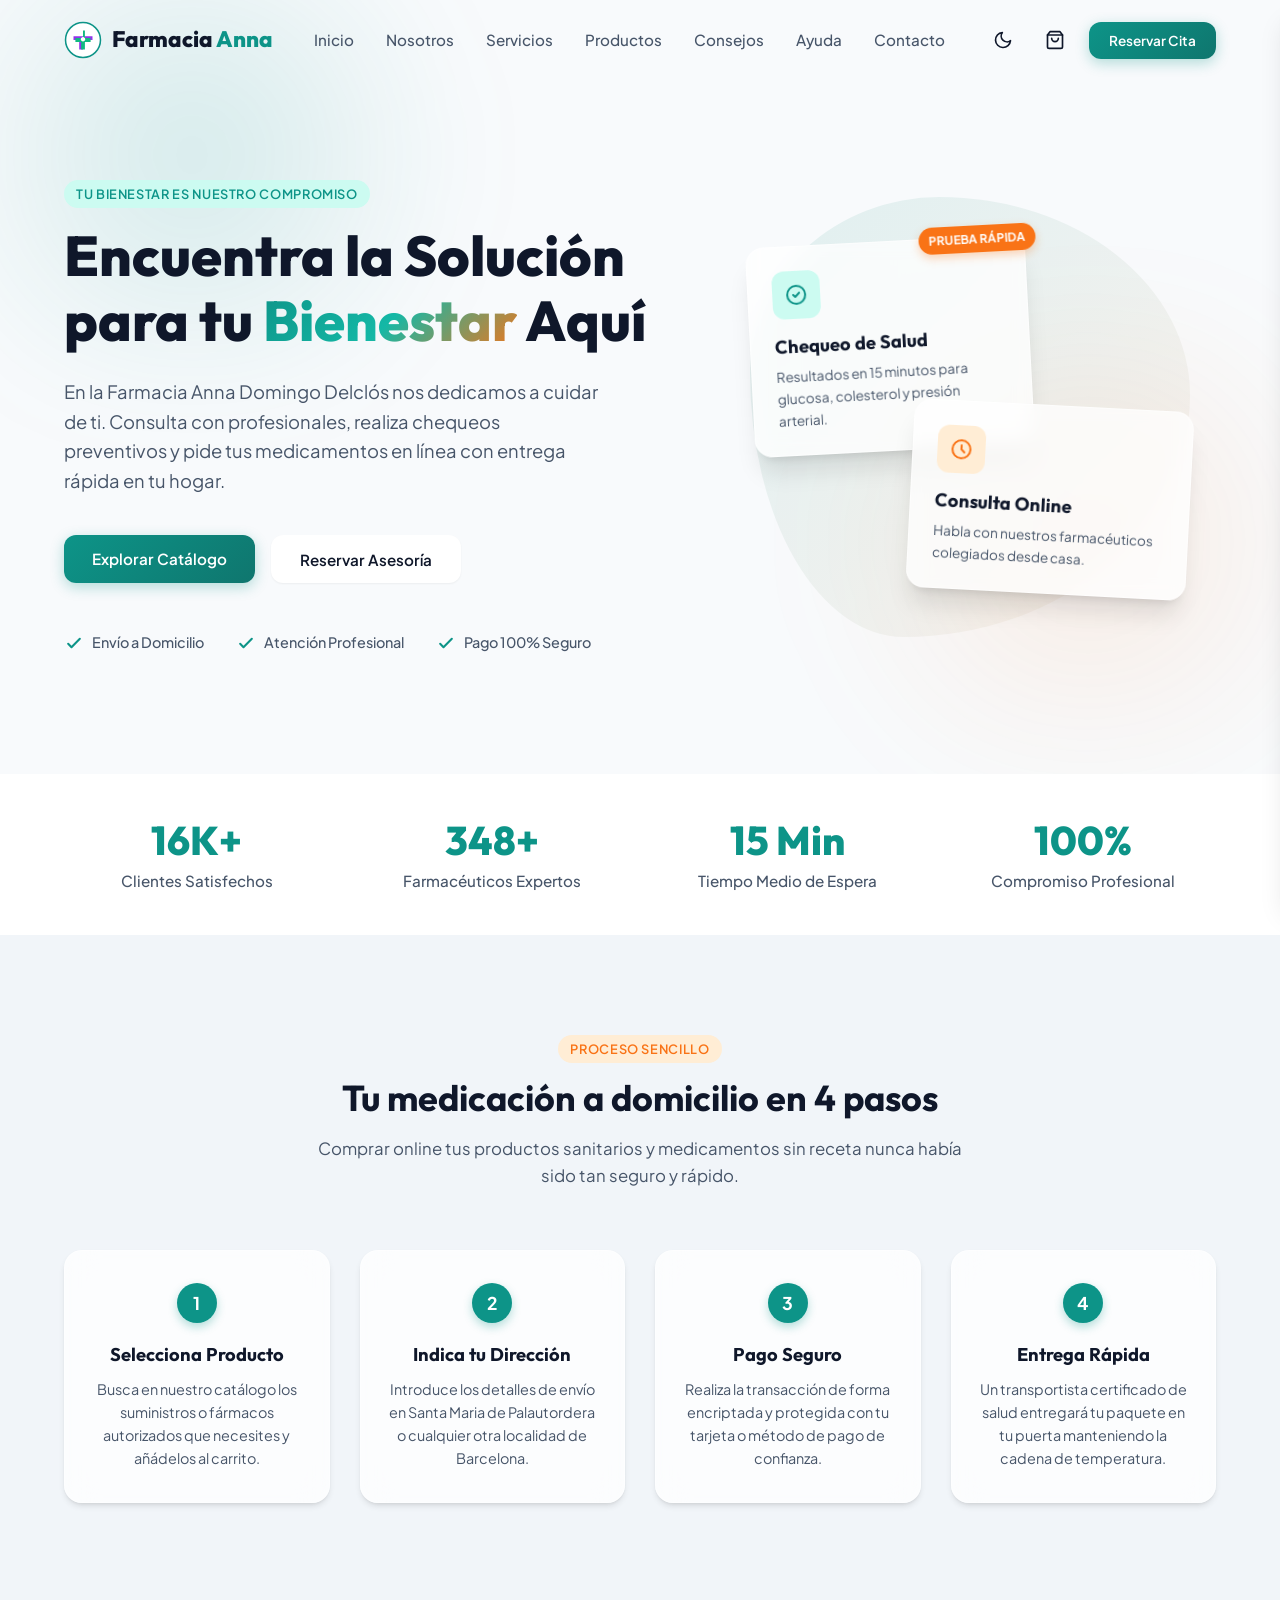
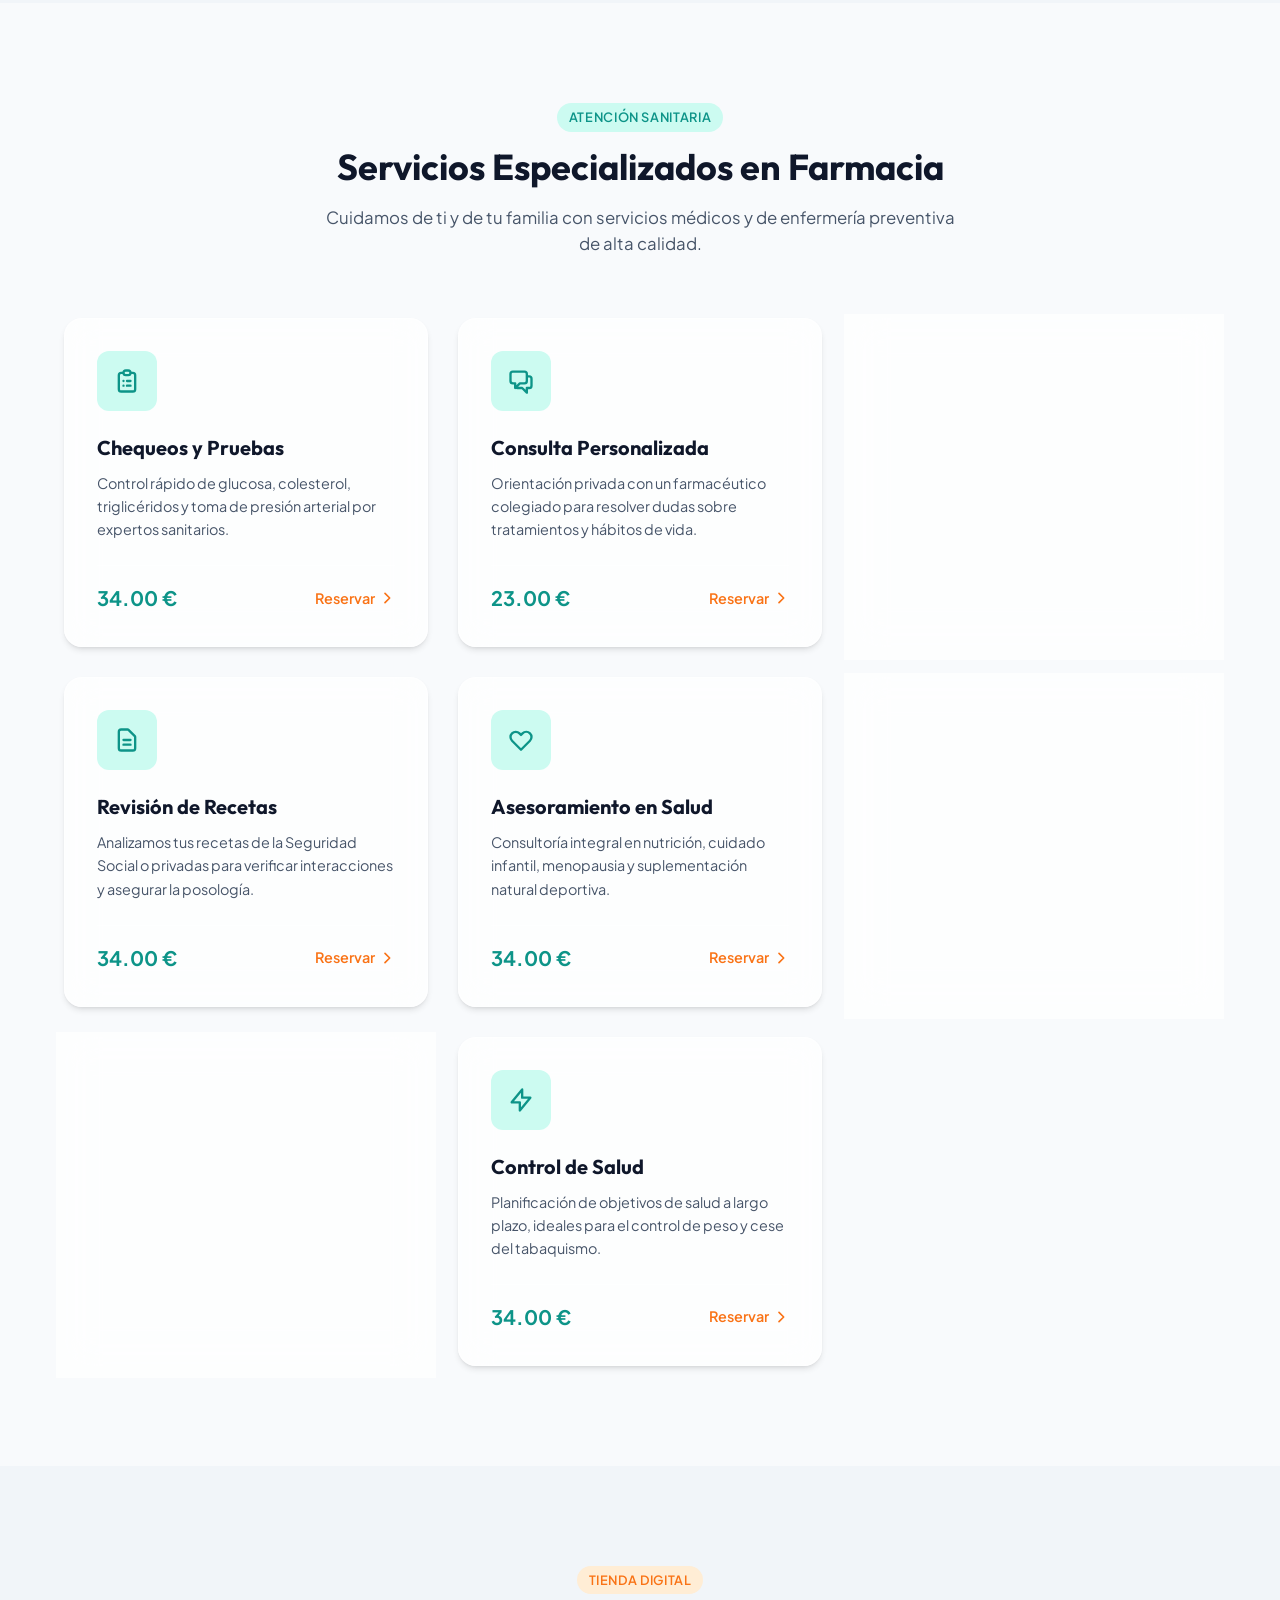
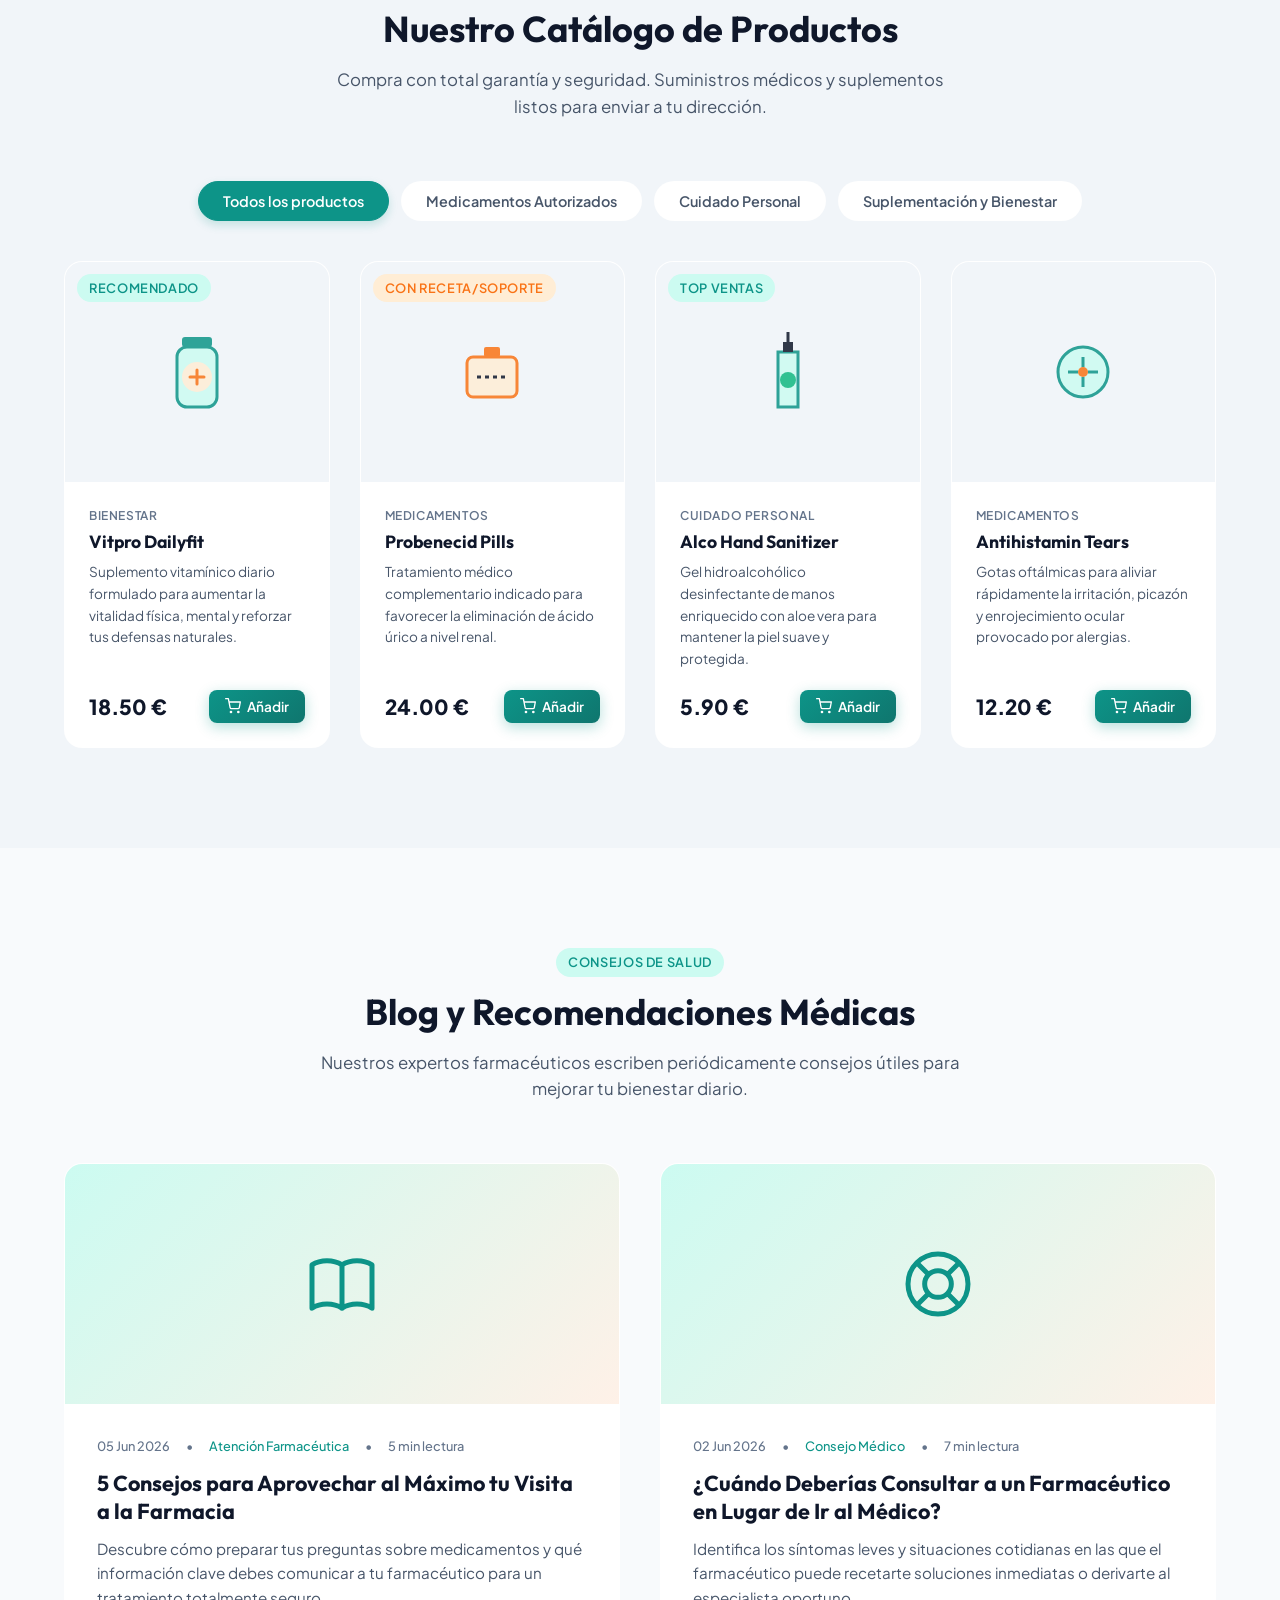
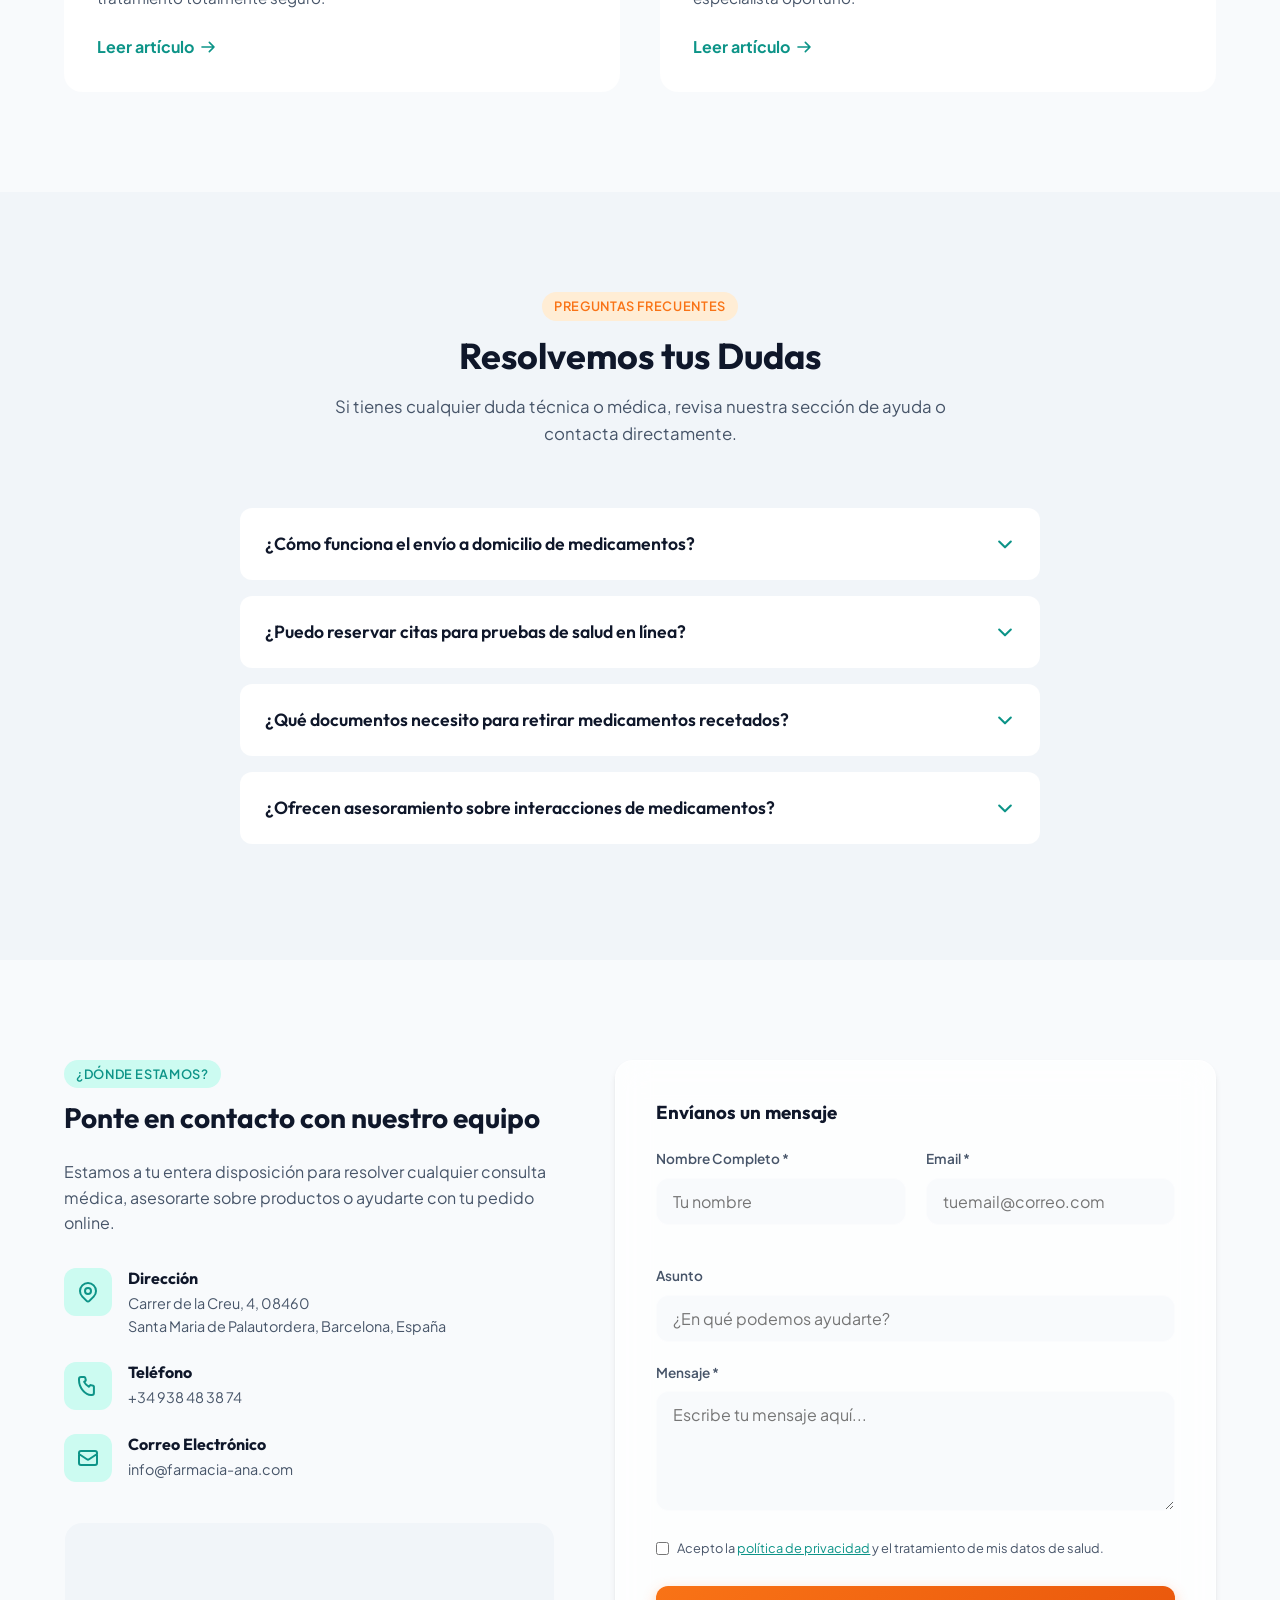
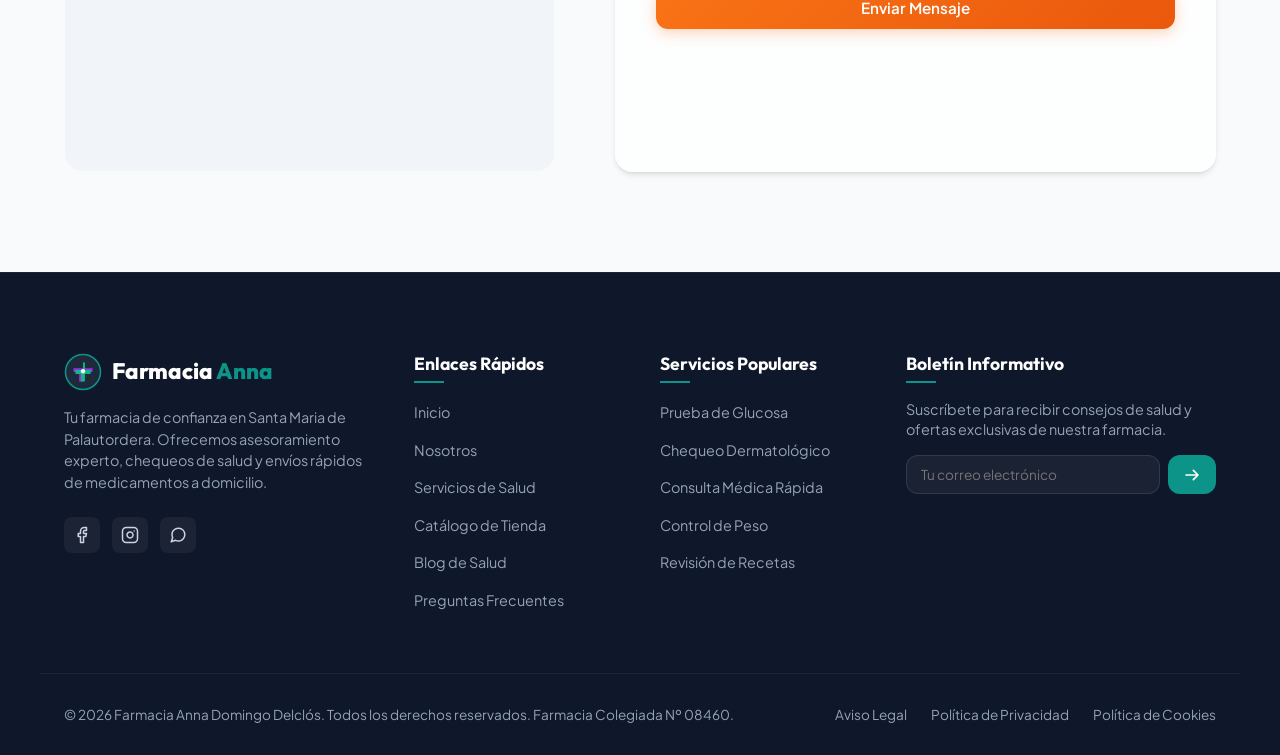
==== commit 005eec02: "fix: adjust subpage links and highlightNavLink function to prevent navigation issues" ====
--- a/index.html
+++ b/index.html
@@ -47,7 +47,8 @@
             <!-- Desktop Links -->
             <nav class="nav-links" id="menu-links" aria-label="Menú principal">
                 <a href="#inicio" class="nav-link active">Inicio</a>
-                <a href="#servicios" class="nav-link">Servicios</a>
+                <a href="about/index.html" class="nav-link">Nosotros</a>
+                <a href="services/index.html" class="nav-link">Servicios</a>
                 <a href="#productos" class="nav-link">Productos</a>
                 <a href="#blog" class="nav-link">Consejos</a>
                 <a href="#faq" class="nav-link">Ayuda</a>
@@ -743,7 +744,8 @@
                 <h4>Enlaces Rápidos</h4>
                 <ul>
                     <li><a href="#inicio">Inicio</a></li>
-                    <li><a href="#servicios">Servicios de Salud</a></li>
+                    <li><a href="about/index.html">Nosotros</a></li>
+                    <li><a href="services/index.html">Servicios de Salud</a></li>
                     <li><a href="#productos">Catálogo de Tienda</a></li>
                     <li><a href="#blog">Blog de Salud</a></li>
                     <li><a href="#faq">Preguntas Frecuentes</a></li>
@@ -754,11 +756,11 @@
             <div class="footer-col">
                 <h4>Servicios Populares</h4>
                 <ul>
-                    <li><a href="#servicios">Prueba de Glucosa</a></li>
-                    <li><a href="#servicios">Chequeo Dermatológico</a></li>
-                    <li><a href="#servicios">Consulta Médica Rápida</a></li>
-                    <li><a href="#servicios">Control de Peso</a></li>
-                    <li><a href="#servicios">Revisión de Recetas</a></li>
+                    <li><a href="services/index.html">Prueba de Glucosa</a></li>
+                    <li><a href="services/index.html">Chequeo Dermatológico</a></li>
+                    <li><a href="services/index.html">Consulta Médica Rápida</a></li>
+                    <li><a href="services/index.html">Control de Peso</a></li>
+                    <li><a href="services/index.html">Revisión de Recetas</a></li>
                 </ul>
             </div>
 
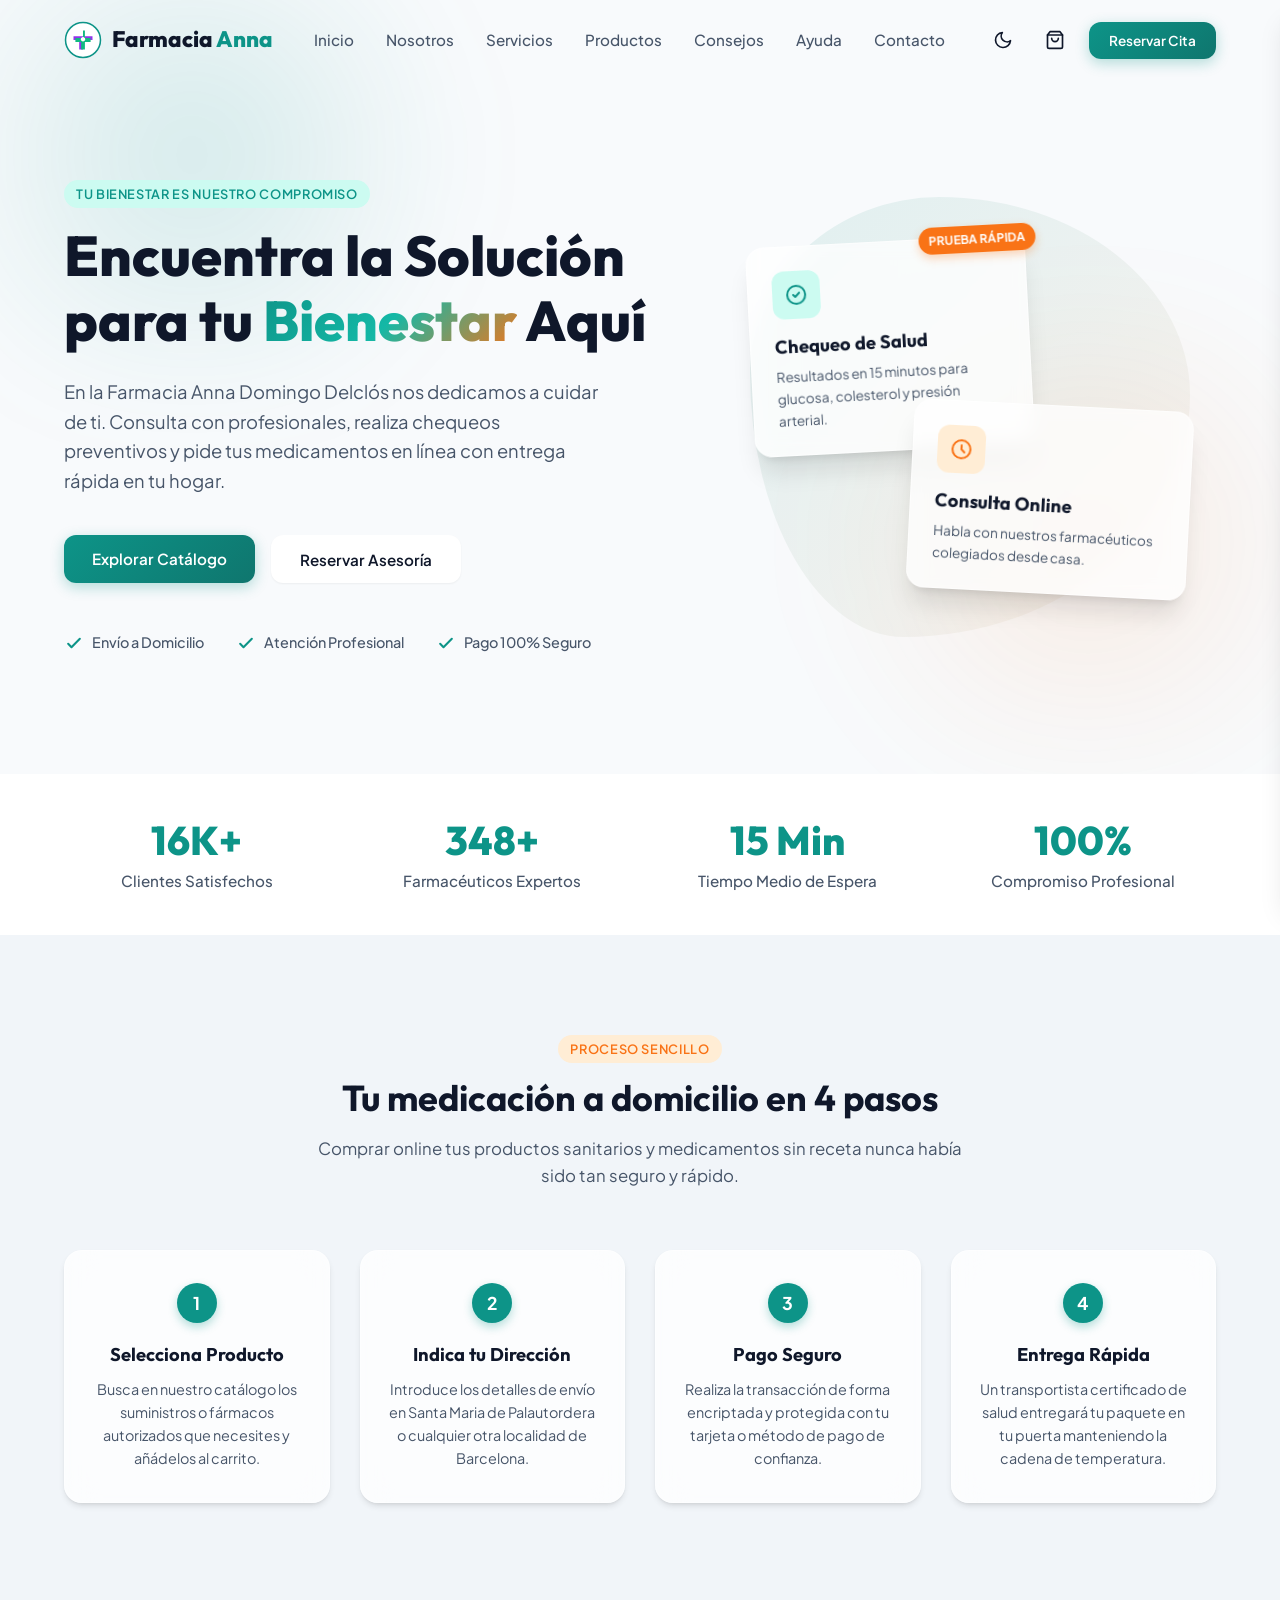
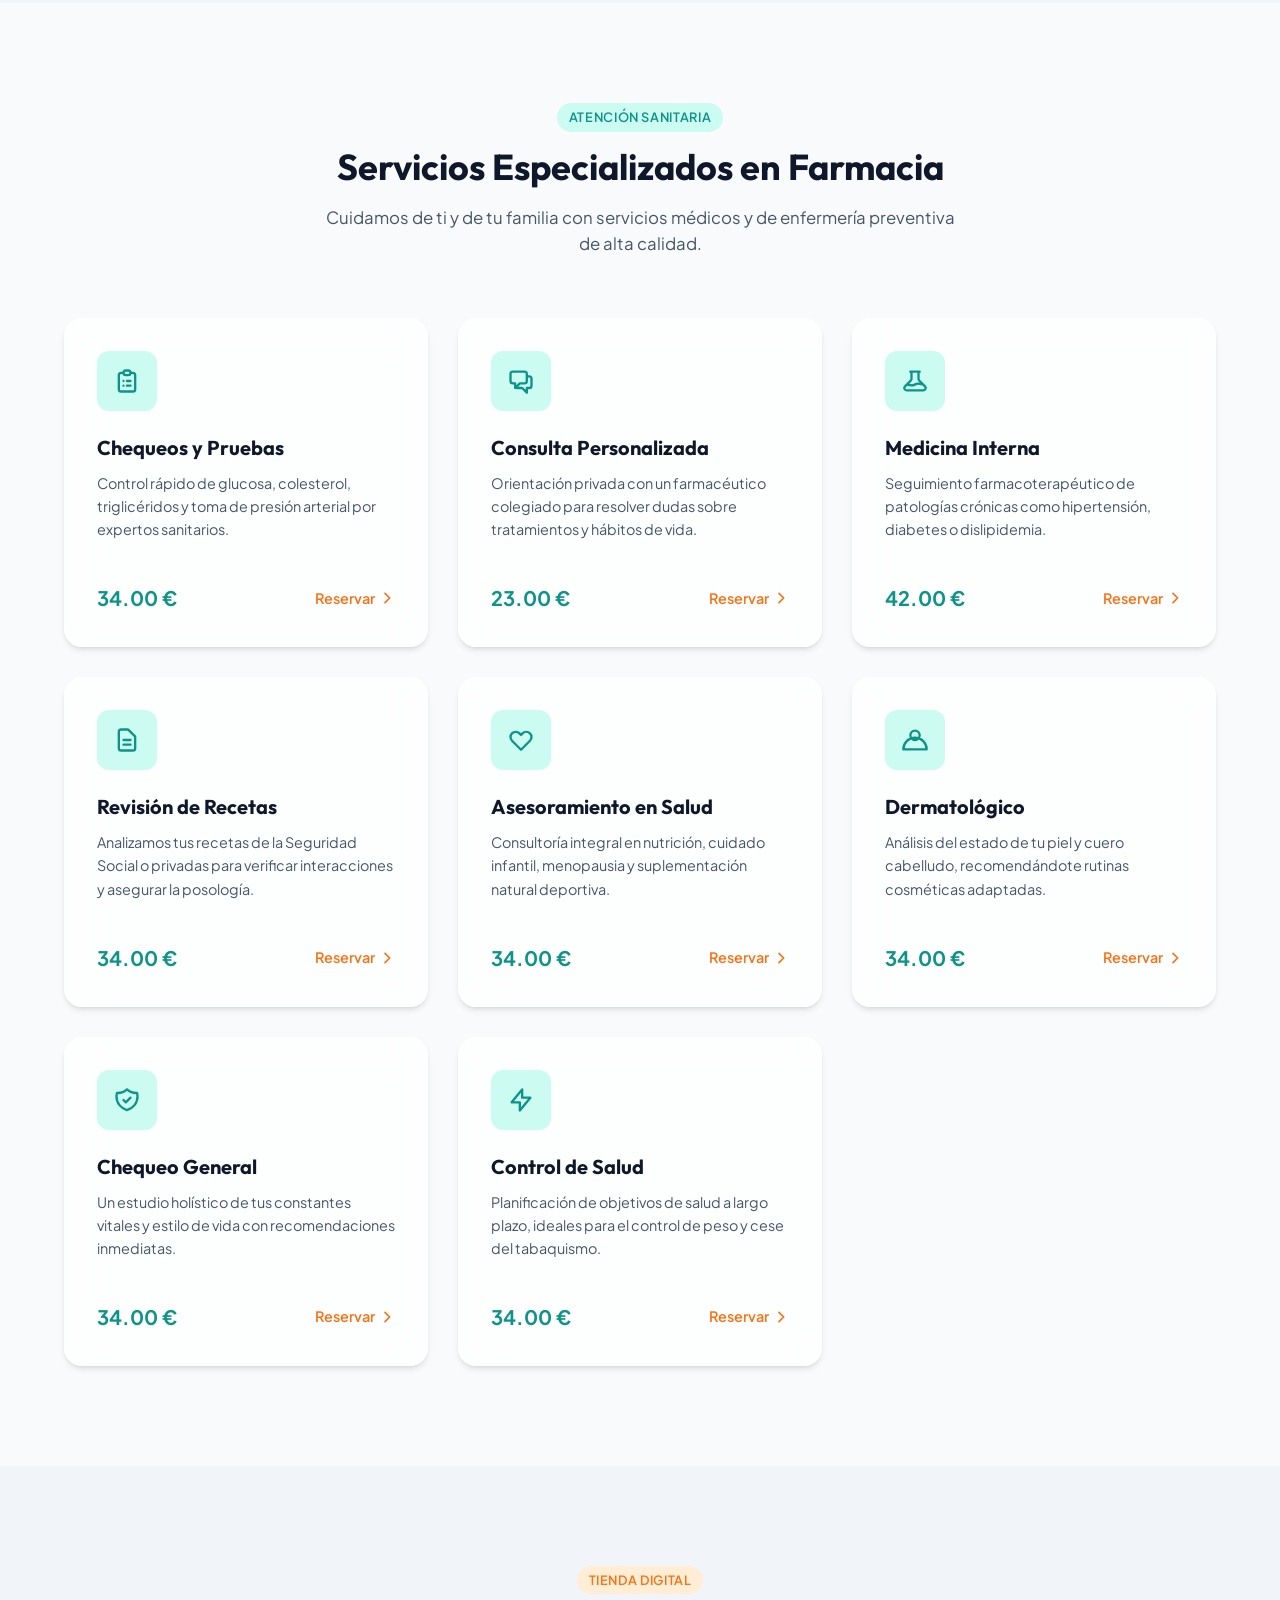
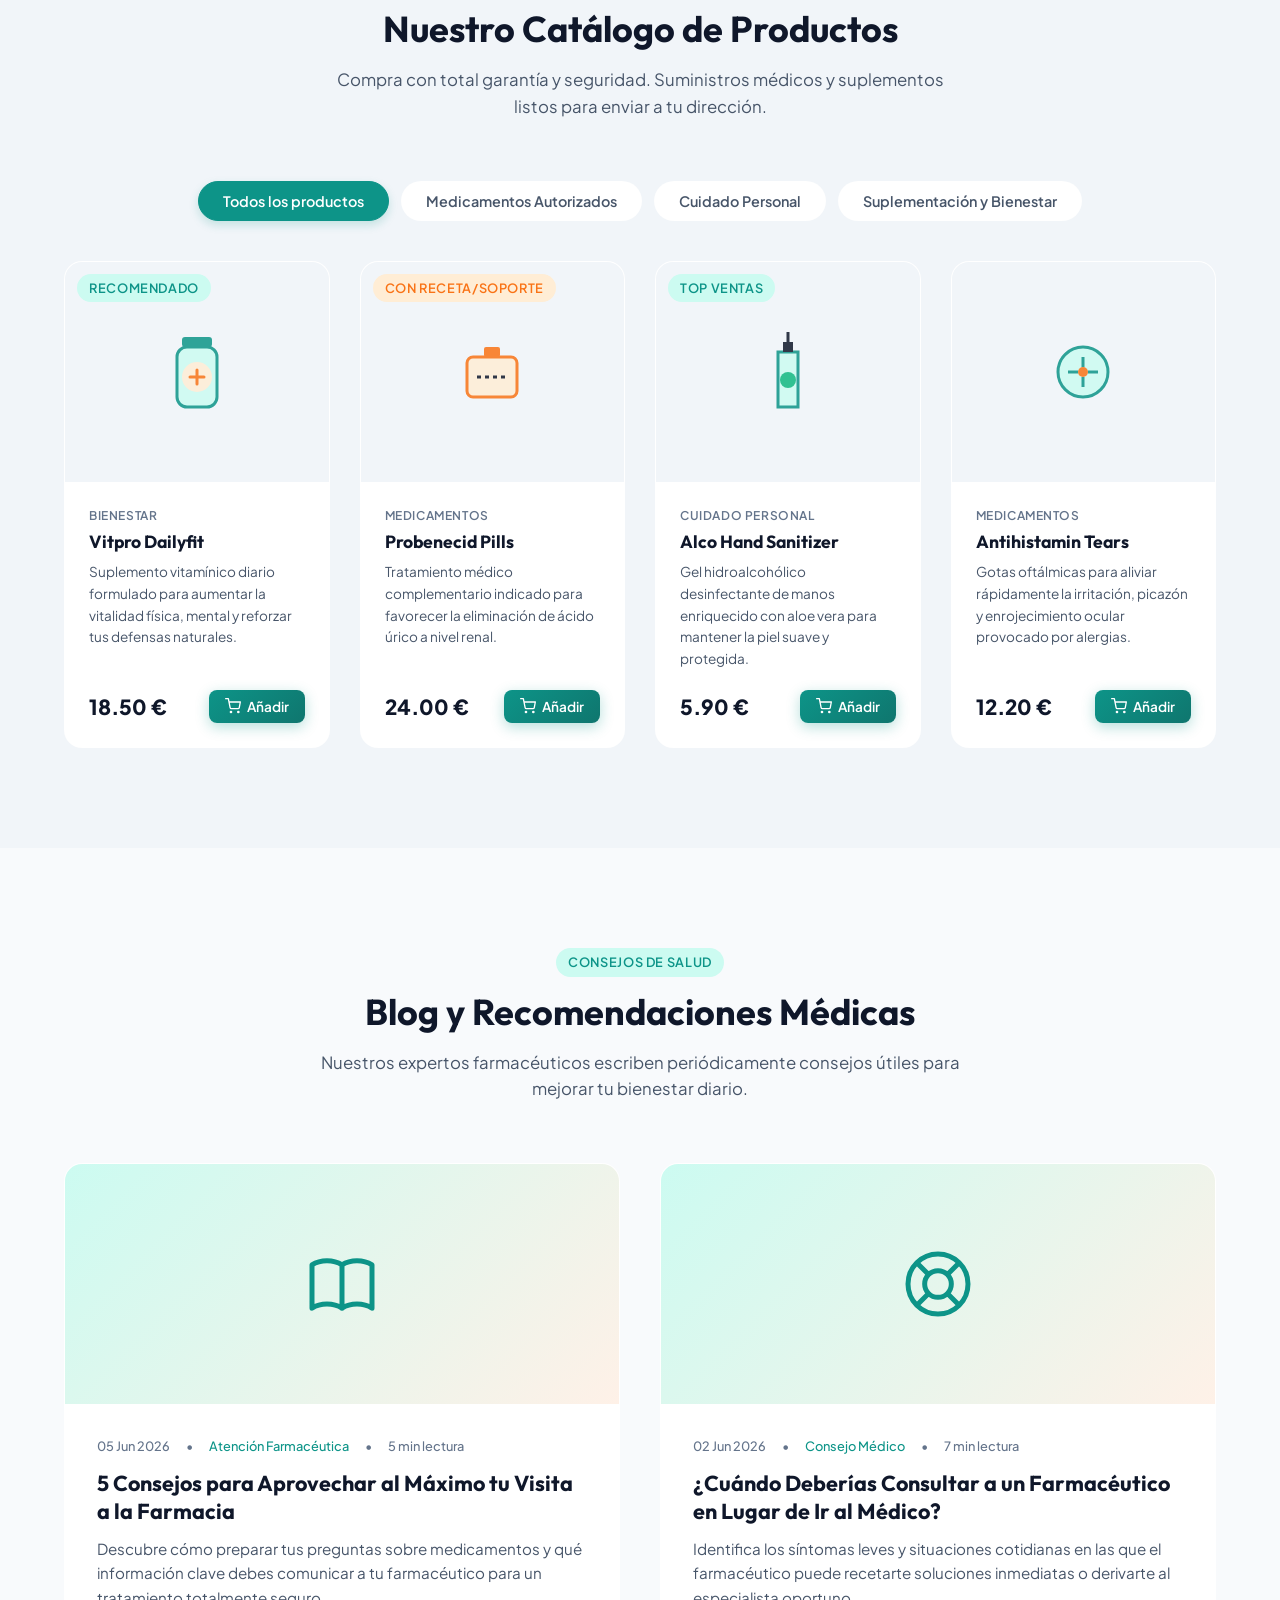
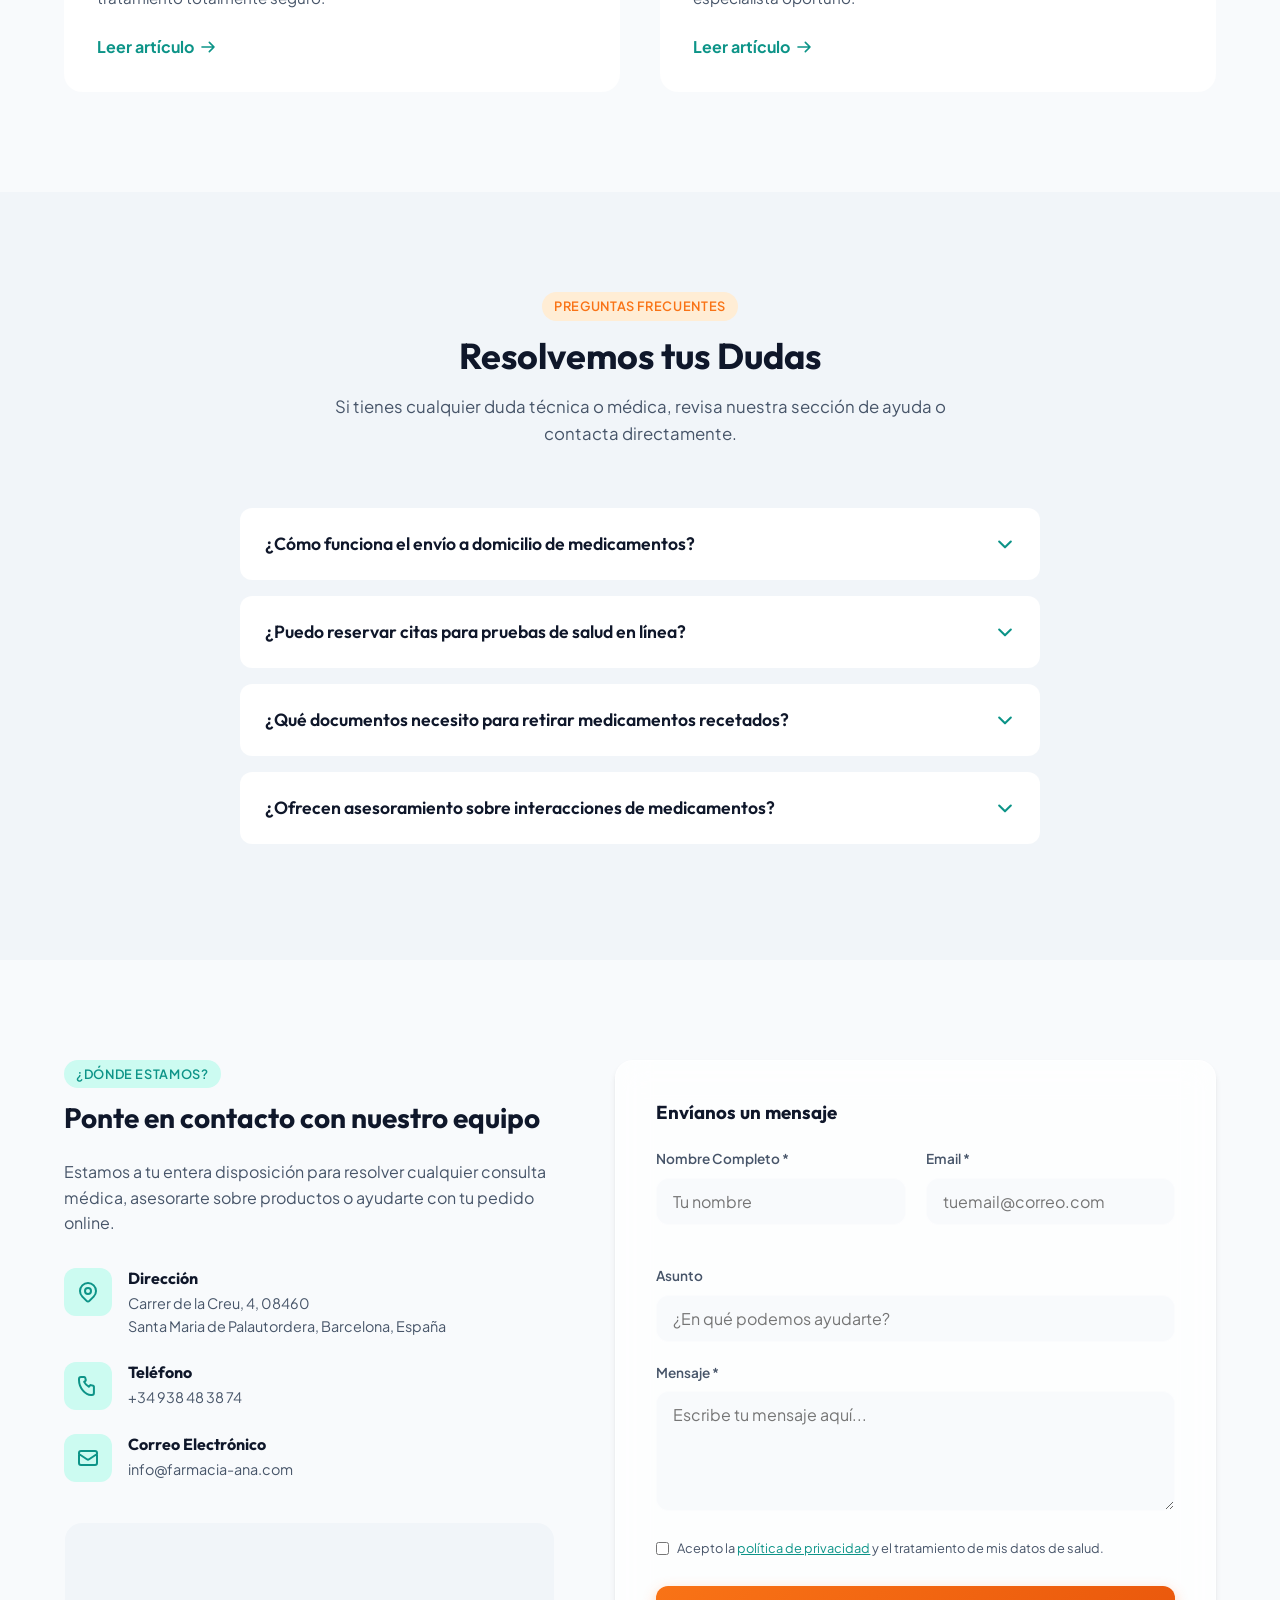
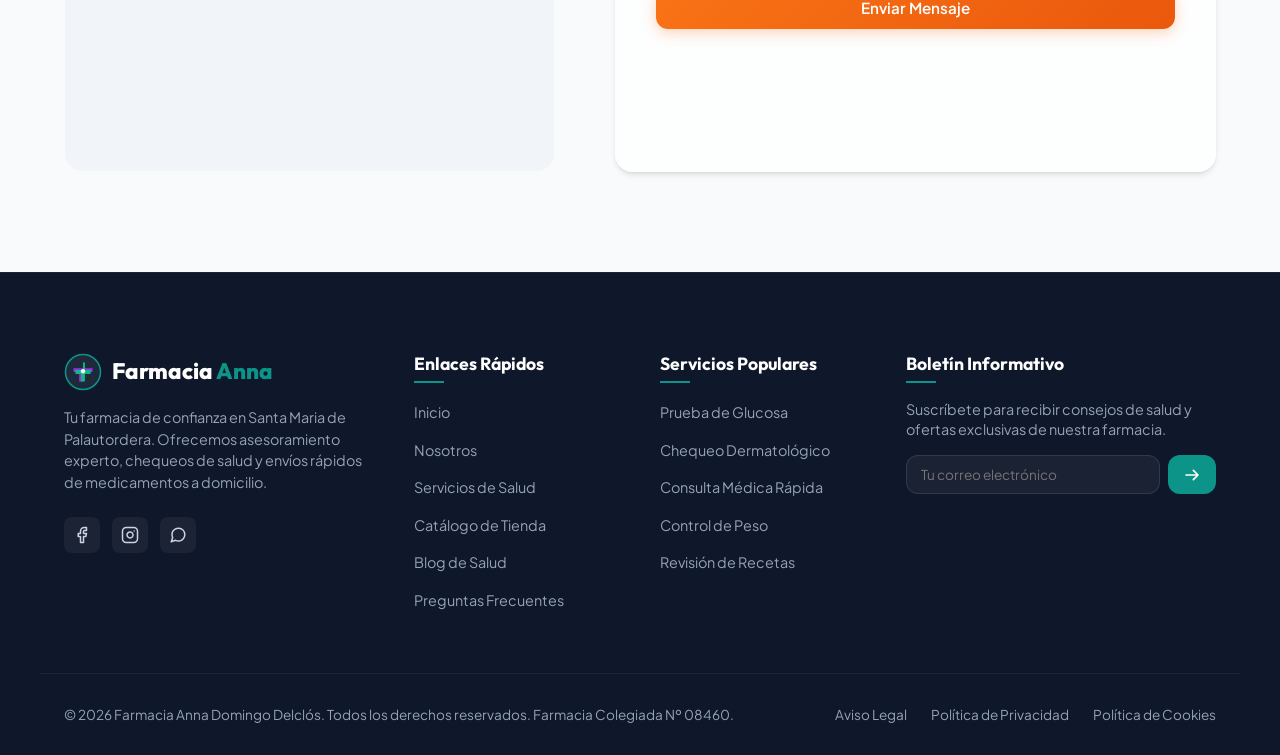
==== commit 7123dd09: "refactor: rename about/ to nosotros/ and services/ to servicios/, add blog listing page, update all " ====
--- a/index.html
+++ b/index.html
@@ -1,4 +1,4 @@
-<!DOCTYPE html>
+﻿<!DOCTYPE html>
 <html lang="es">
 <head>
     <meta charset="UTF-8">
@@ -47,8 +47,8 @@
             <!-- Desktop Links -->
             <nav class="nav-links" id="menu-links" aria-label="Menú principal">
                 <a href="#inicio" class="nav-link active">Inicio</a>
-                <a href="about/index.html" class="nav-link">Nosotros</a>
-                <a href="services/index.html" class="nav-link">Servicios</a>
+                <a href="nosotros/index.html" class="nav-link">Nosotros</a>
+                <a href="servicios/index.html" class="nav-link">Servicios</a>
                 <a href="#productos" class="nav-link">Productos</a>
                 <a href="#blog" class="nav-link">Consejos</a>
                 <a href="#faq" class="nav-link">Ayuda</a>
@@ -744,8 +744,8 @@
                 <h4>Enlaces Rápidos</h4>
                 <ul>
                     <li><a href="#inicio">Inicio</a></li>
-                    <li><a href="about/index.html">Nosotros</a></li>
-                    <li><a href="services/index.html">Servicios de Salud</a></li>
+                    <li><a href="nosotros/index.html">Nosotros</a></li>
+                    <li><a href="servicios/index.html">Servicios de Salud</a></li>
                     <li><a href="#productos">Catálogo de Tienda</a></li>
                     <li><a href="#blog">Blog de Salud</a></li>
                     <li><a href="#faq">Preguntas Frecuentes</a></li>
@@ -756,11 +756,11 @@
             <div class="footer-col">
                 <h4>Servicios Populares</h4>
                 <ul>
-                    <li><a href="services/index.html">Prueba de Glucosa</a></li>
-                    <li><a href="services/index.html">Chequeo Dermatológico</a></li>
-                    <li><a href="services/index.html">Consulta Médica Rápida</a></li>
-                    <li><a href="services/index.html">Control de Peso</a></li>
-                    <li><a href="services/index.html">Revisión de Recetas</a></li>
+                    <li><a href="servicios/index.html">Prueba de Glucosa</a></li>
+                    <li><a href="servicios/index.html">Chequeo Dermatológico</a></li>
+                    <li><a href="servicios/index.html">Consulta Médica Rápida</a></li>
+                    <li><a href="servicios/index.html">Control de Peso</a></li>
+                    <li><a href="servicios/index.html">Revisión de Recetas</a></li>
                 </ul>
             </div>
 
@@ -882,3 +882,4 @@
     <script src="app.js"></script>
 </body>
 </html>
+
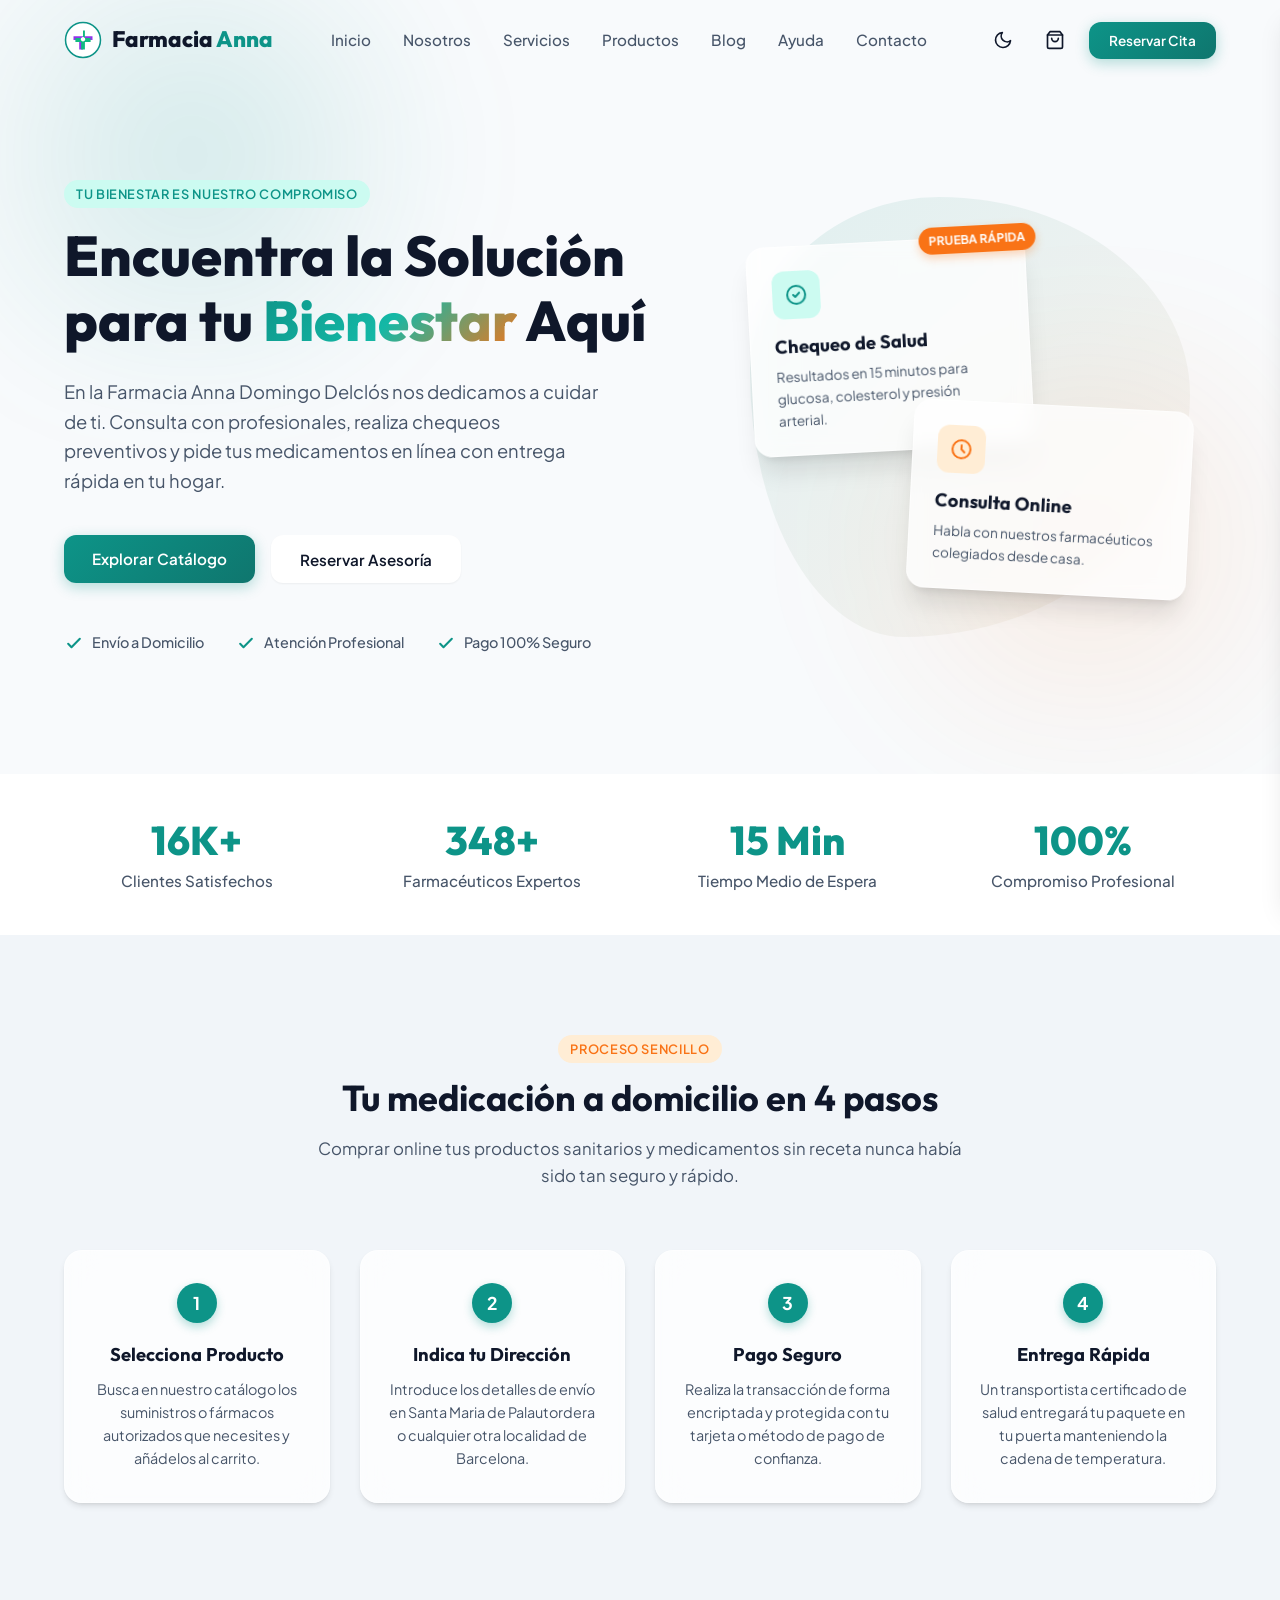
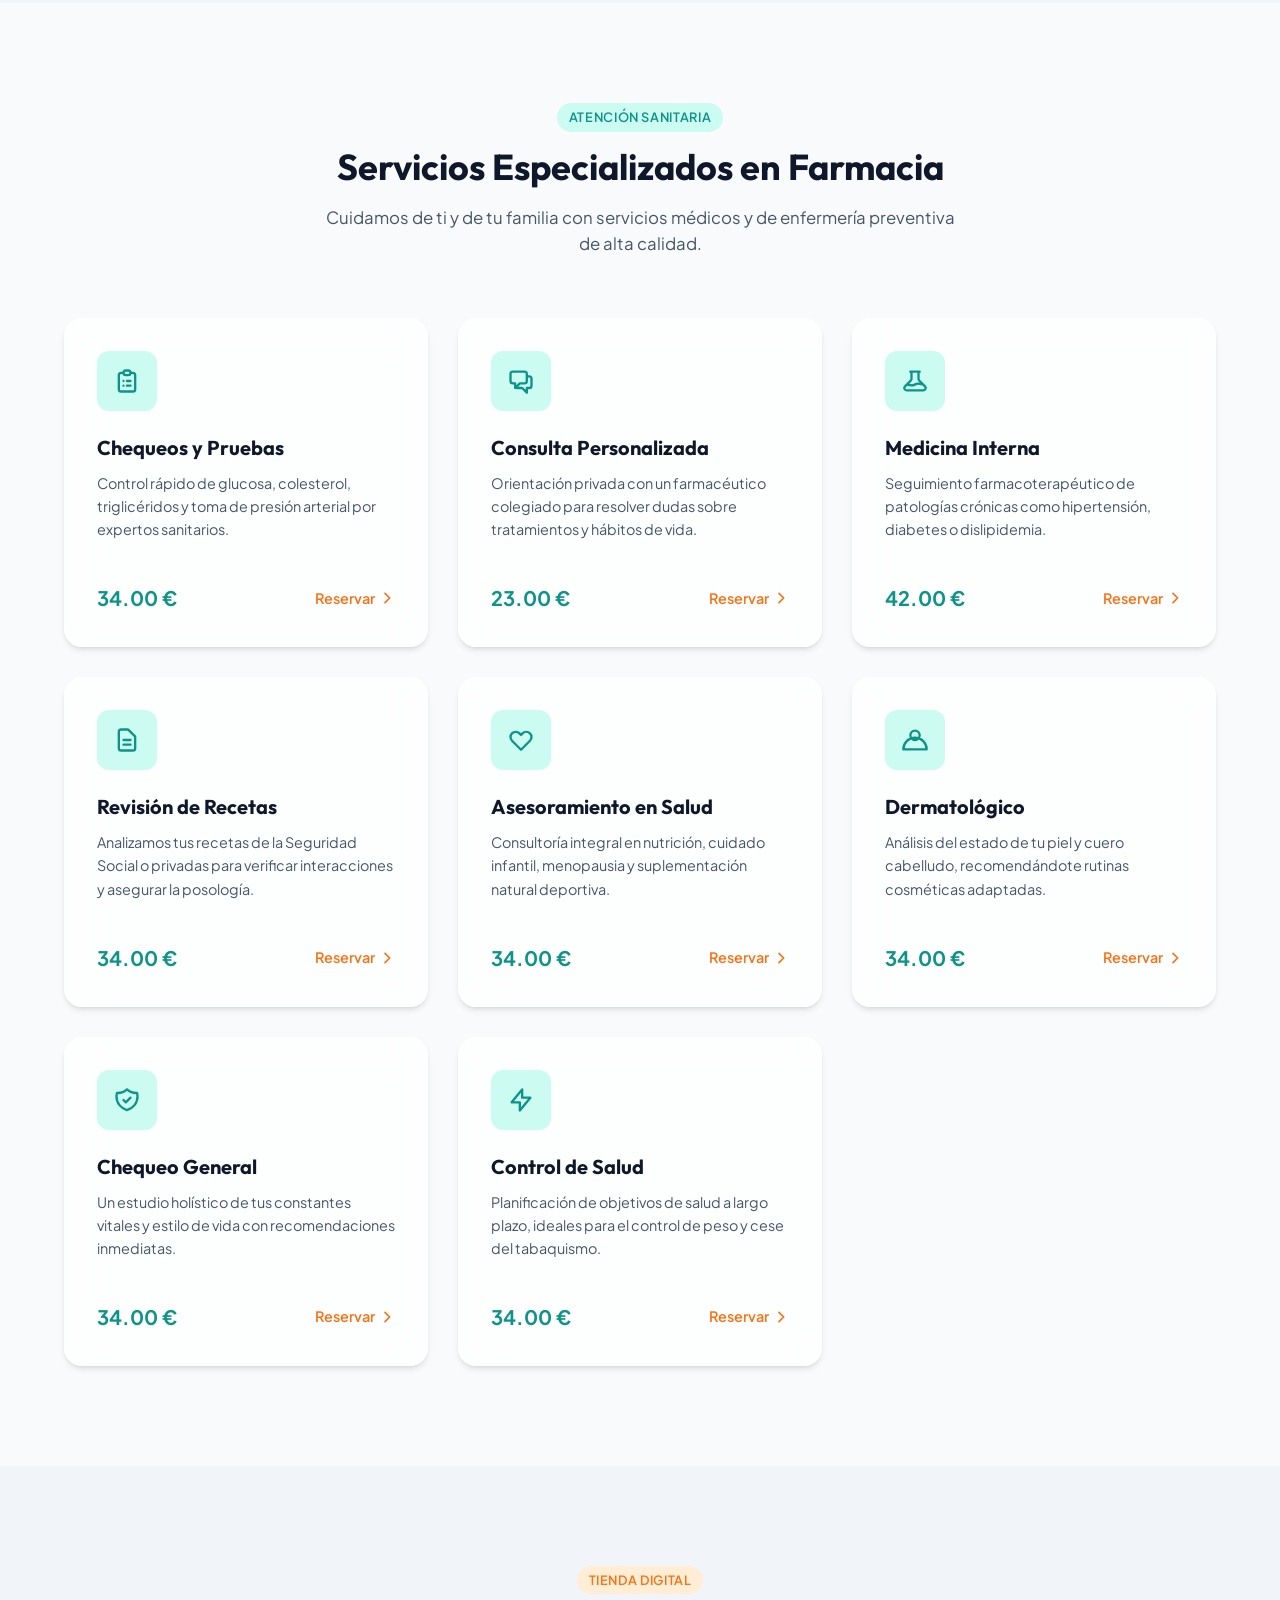
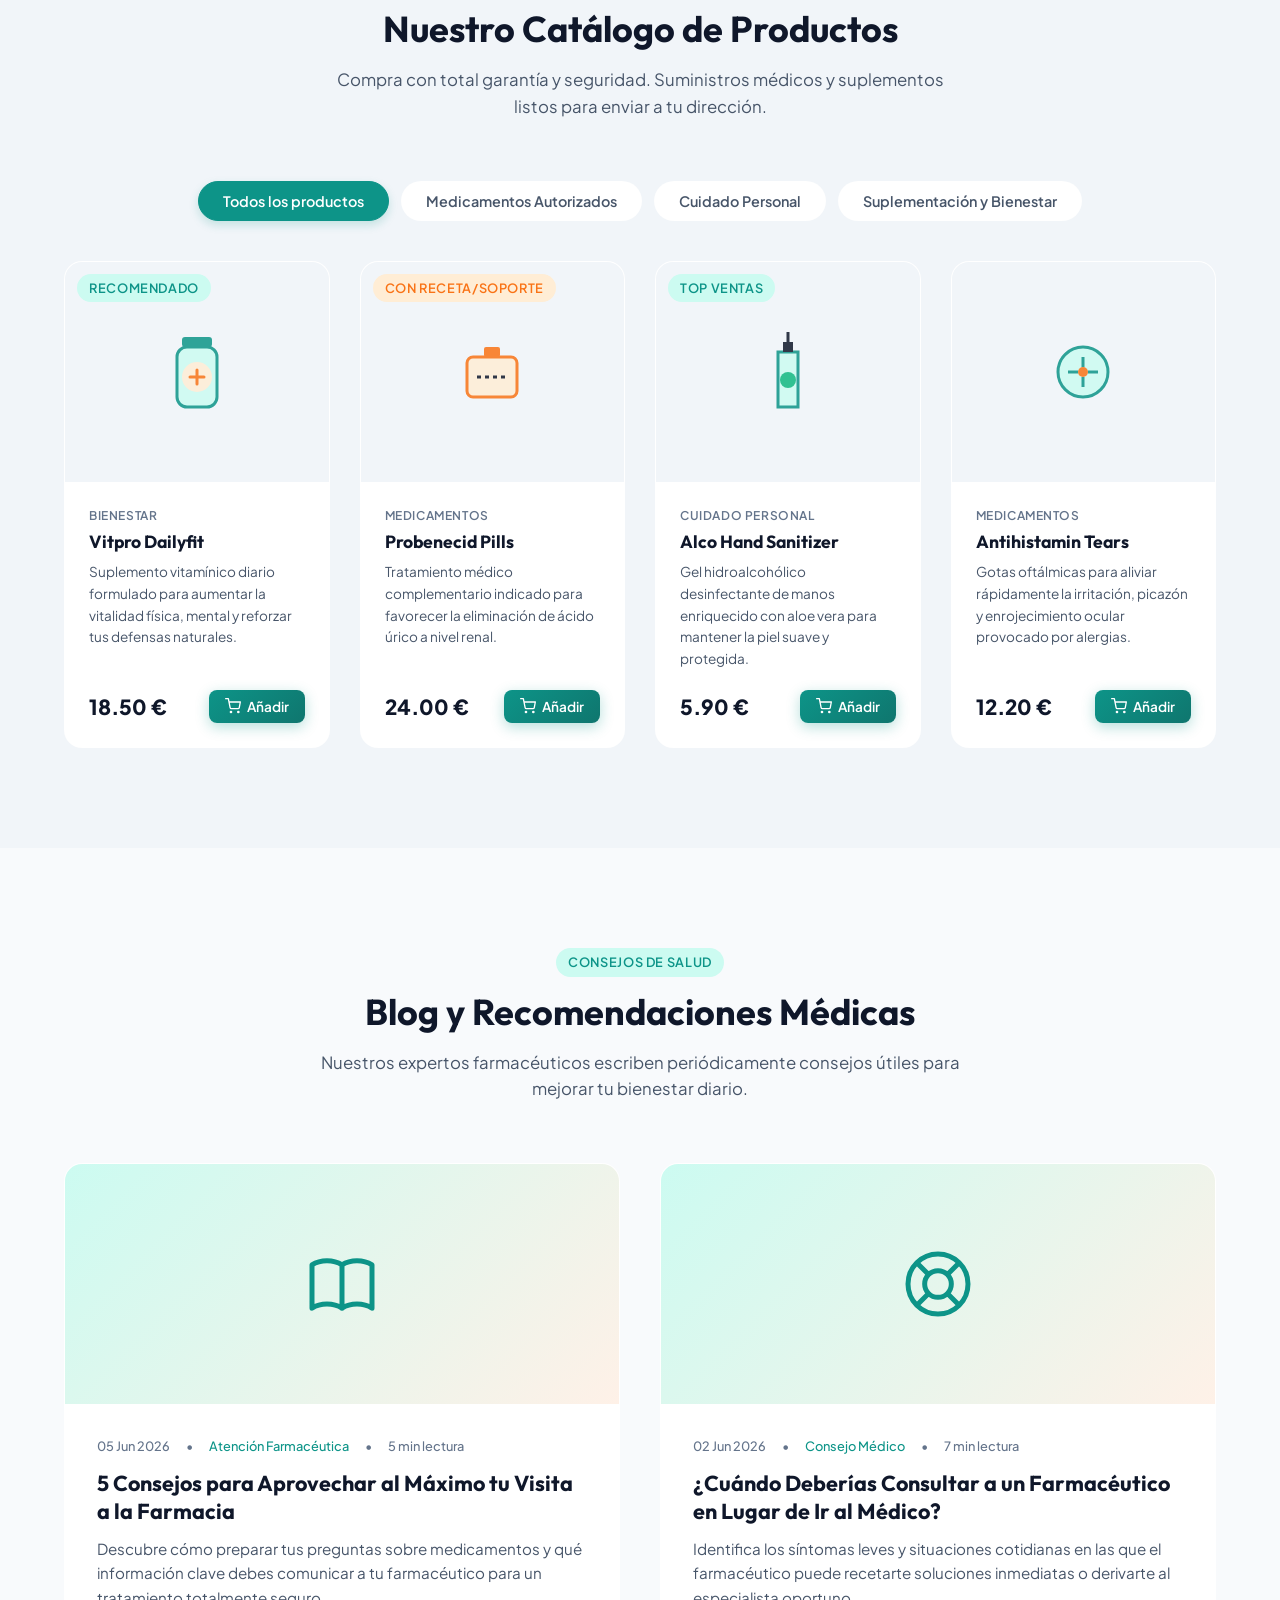
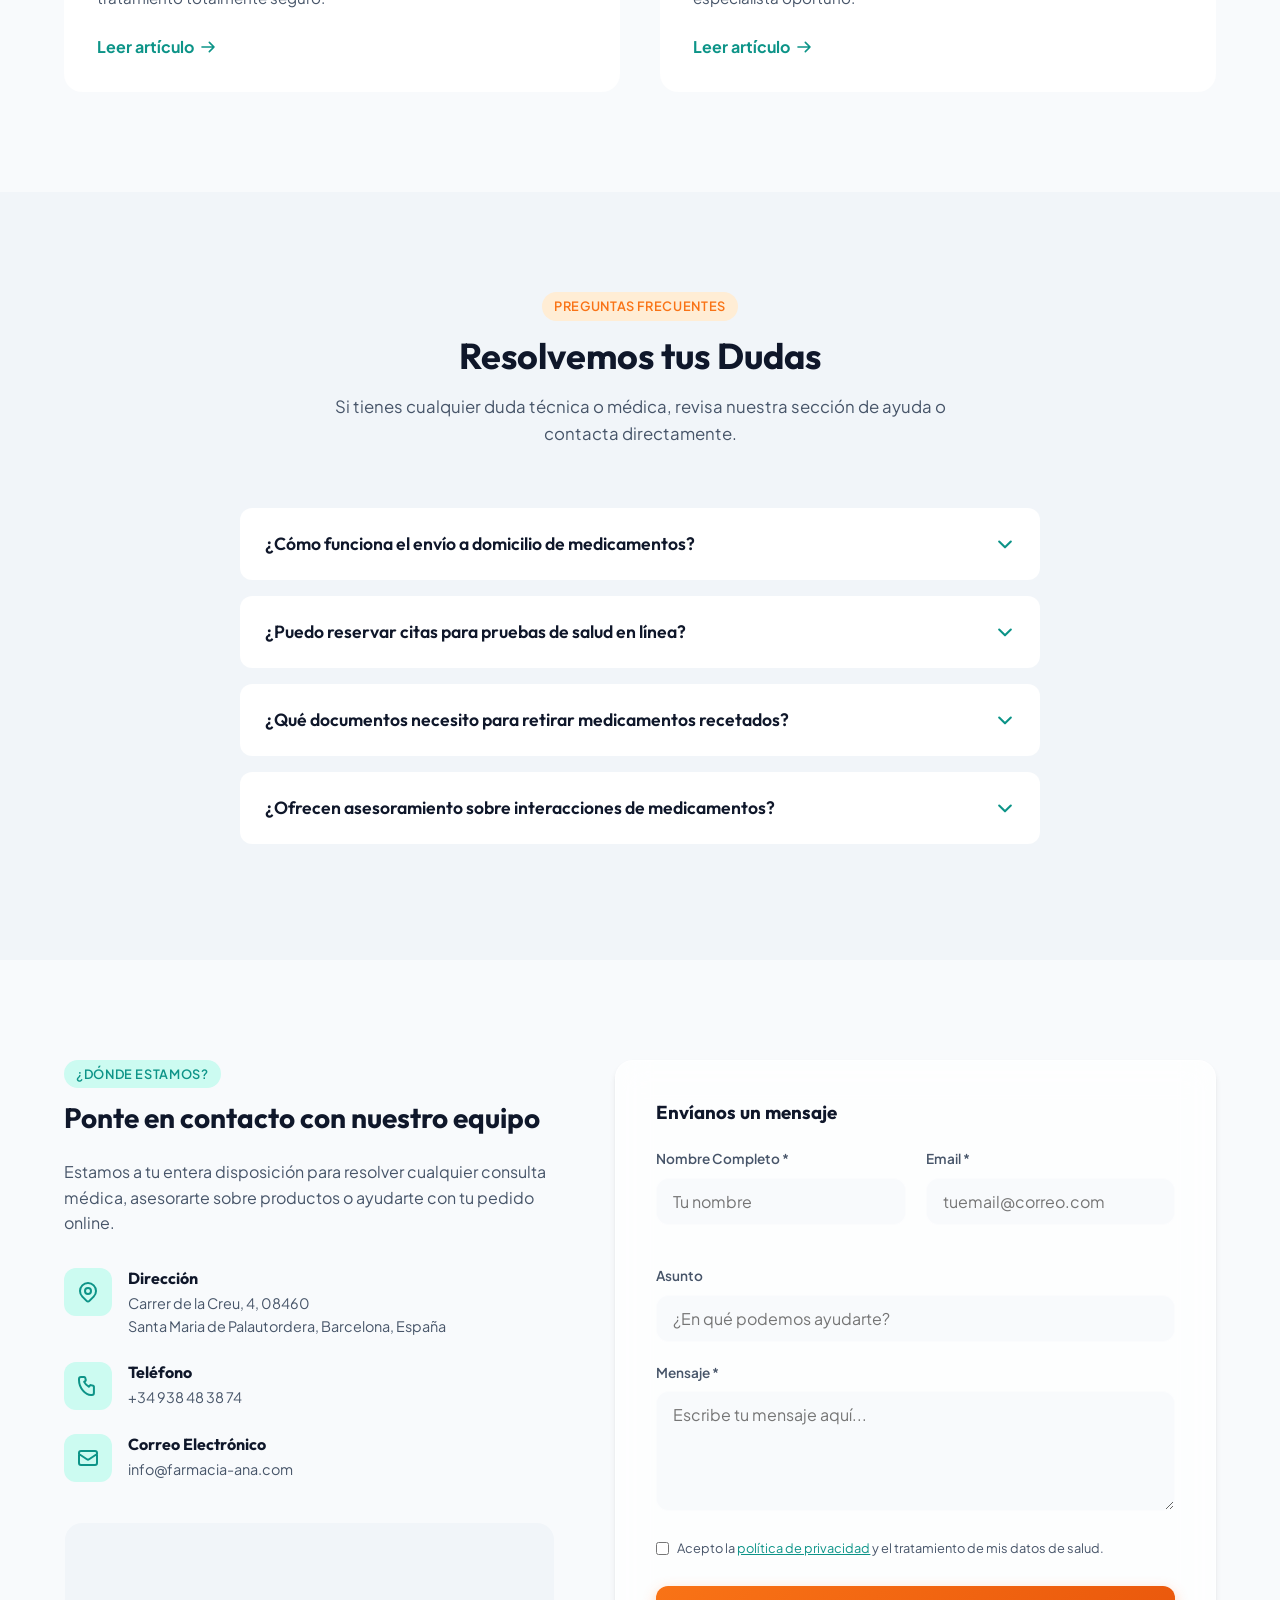
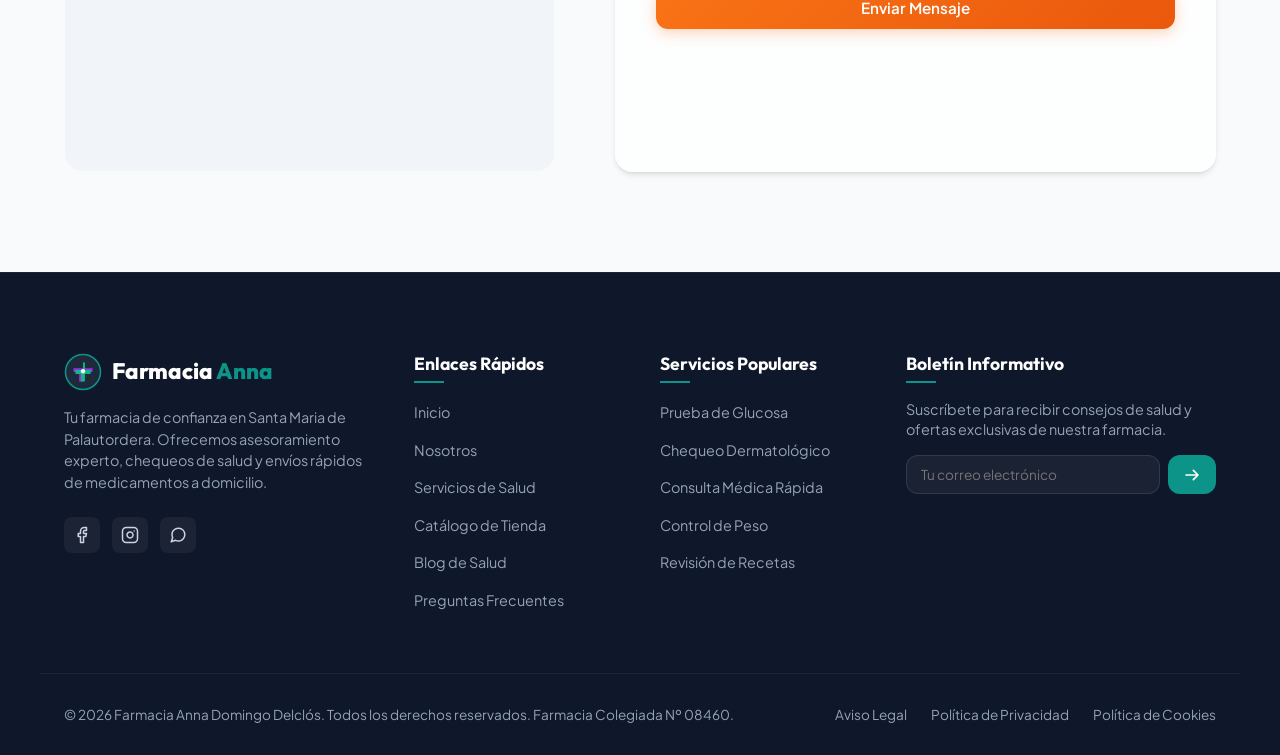
==== commit c73ddc59: "fix: rename Consejos nav to Blog, point all links to /blog/, link article cards to individual posts" ====
--- a/index.html
+++ b/index.html
@@ -1,4 +1,4 @@
-﻿<!DOCTYPE html>
+<!DOCTYPE html>
 <html lang="es">
 <head>
     <meta charset="UTF-8">
@@ -50,7 +50,7 @@
                 <a href="nosotros/index.html" class="nav-link">Nosotros</a>
                 <a href="servicios/index.html" class="nav-link">Servicios</a>
                 <a href="#productos" class="nav-link">Productos</a>
-                <a href="#blog" class="nav-link">Consejos</a>
+                <a href="blog/index.html" class="nav-link">Blog</a>
                 <a href="#faq" class="nav-link">Ayuda</a>
                 <a href="#contacto" class="nav-link">Contacto</a>
             </nav>
@@ -521,7 +521,7 @@
                         </div>
                         <h3 class="blog-title">5 Consejos para Aprovechar al Máximo tu Visita a la Farmacia</h3>
                         <p class="blog-desc">Descubre cómo preparar tus preguntas sobre medicamentos y qué información clave debes comunicar a tu farmacéutico para un tratamiento totalmente seguro.</p>
-                        <a href="#blog" class="blog-link">
+                        <a href="blog/5-consejos-farmacia/index.html" class="blog-link">
                             Leer artículo
                             <svg xmlns="http://www.w3.org/2000/svg" width="16" height="16" fill="none" viewBox="0 0 24 24" stroke="currentColor" stroke-width="2.5"><path stroke-linecap="round" stroke-linejoin="round" d="M14 5l7 7m0 0l-7 7m7-7H3" /></svg>
                         </a>
@@ -545,7 +545,7 @@
                         </div>
                         <h3 class="blog-title">¿Cuándo Deberías Consultar a un Farmacéutico en Lugar de Ir al Médico?</h3>
                         <p class="blog-desc">Identifica los síntomas leves y situaciones cotidianas en las que el farmacéutico puede recetarte soluciones inmediatas o derivarte al especialista oportuno.</p>
-                        <a href="#blog" class="blog-link">
+                        <a href="blog/cuando-consultar-farmaceutico/index.html" class="blog-link">
                             Leer artículo
                             <svg xmlns="http://www.w3.org/2000/svg" width="16" height="16" fill="none" viewBox="0 0 24 24" stroke="currentColor" stroke-width="2.5"><path stroke-linecap="round" stroke-linejoin="round" d="M14 5l7 7m0 0l-7 7m7-7H3" /></svg>
                         </a>
@@ -747,7 +747,7 @@
                     <li><a href="nosotros/index.html">Nosotros</a></li>
                     <li><a href="servicios/index.html">Servicios de Salud</a></li>
                     <li><a href="#productos">Catálogo de Tienda</a></li>
-                    <li><a href="#blog">Blog de Salud</a></li>
+                    <li><a href="blog/index.html">Blog de Salud</a></li>
                     <li><a href="#faq">Preguntas Frecuentes</a></li>
                 </ul>
             </div>
@@ -883,3 +883,4 @@
 </body>
 </html>
 
+
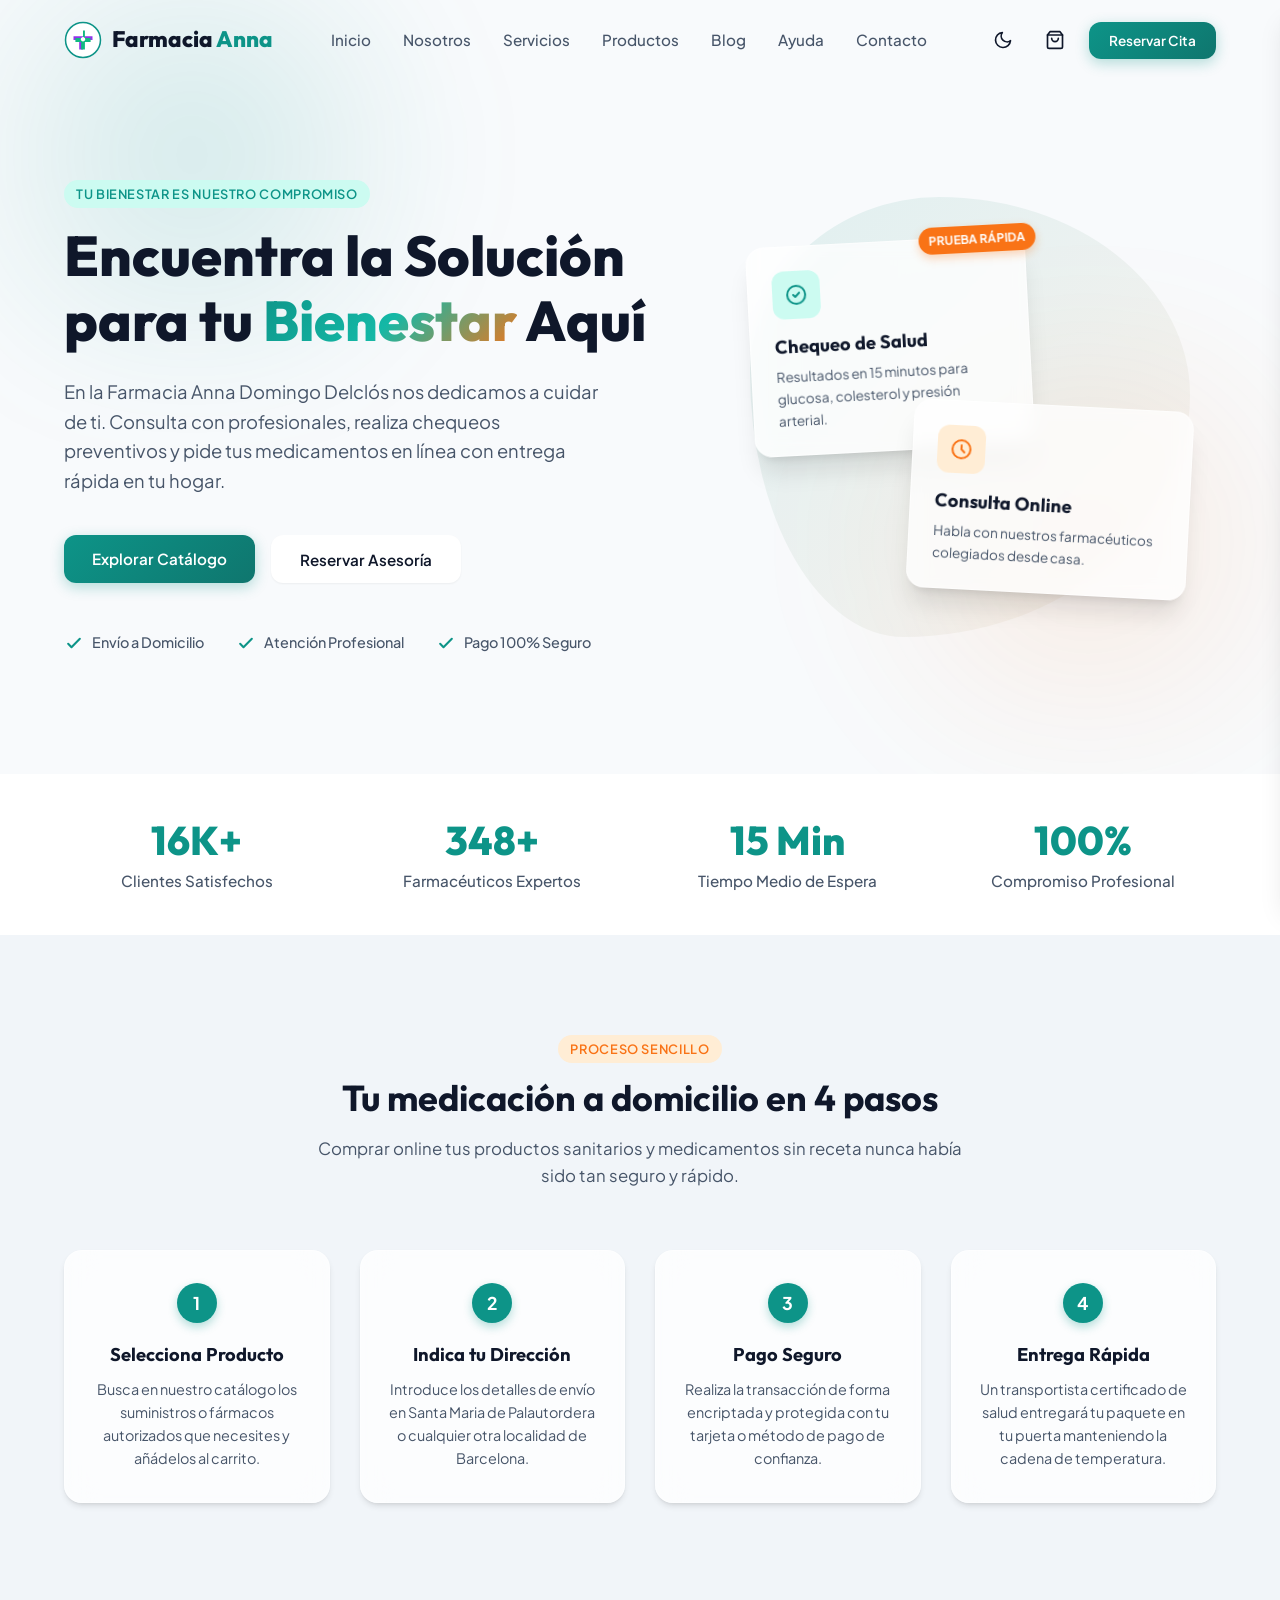
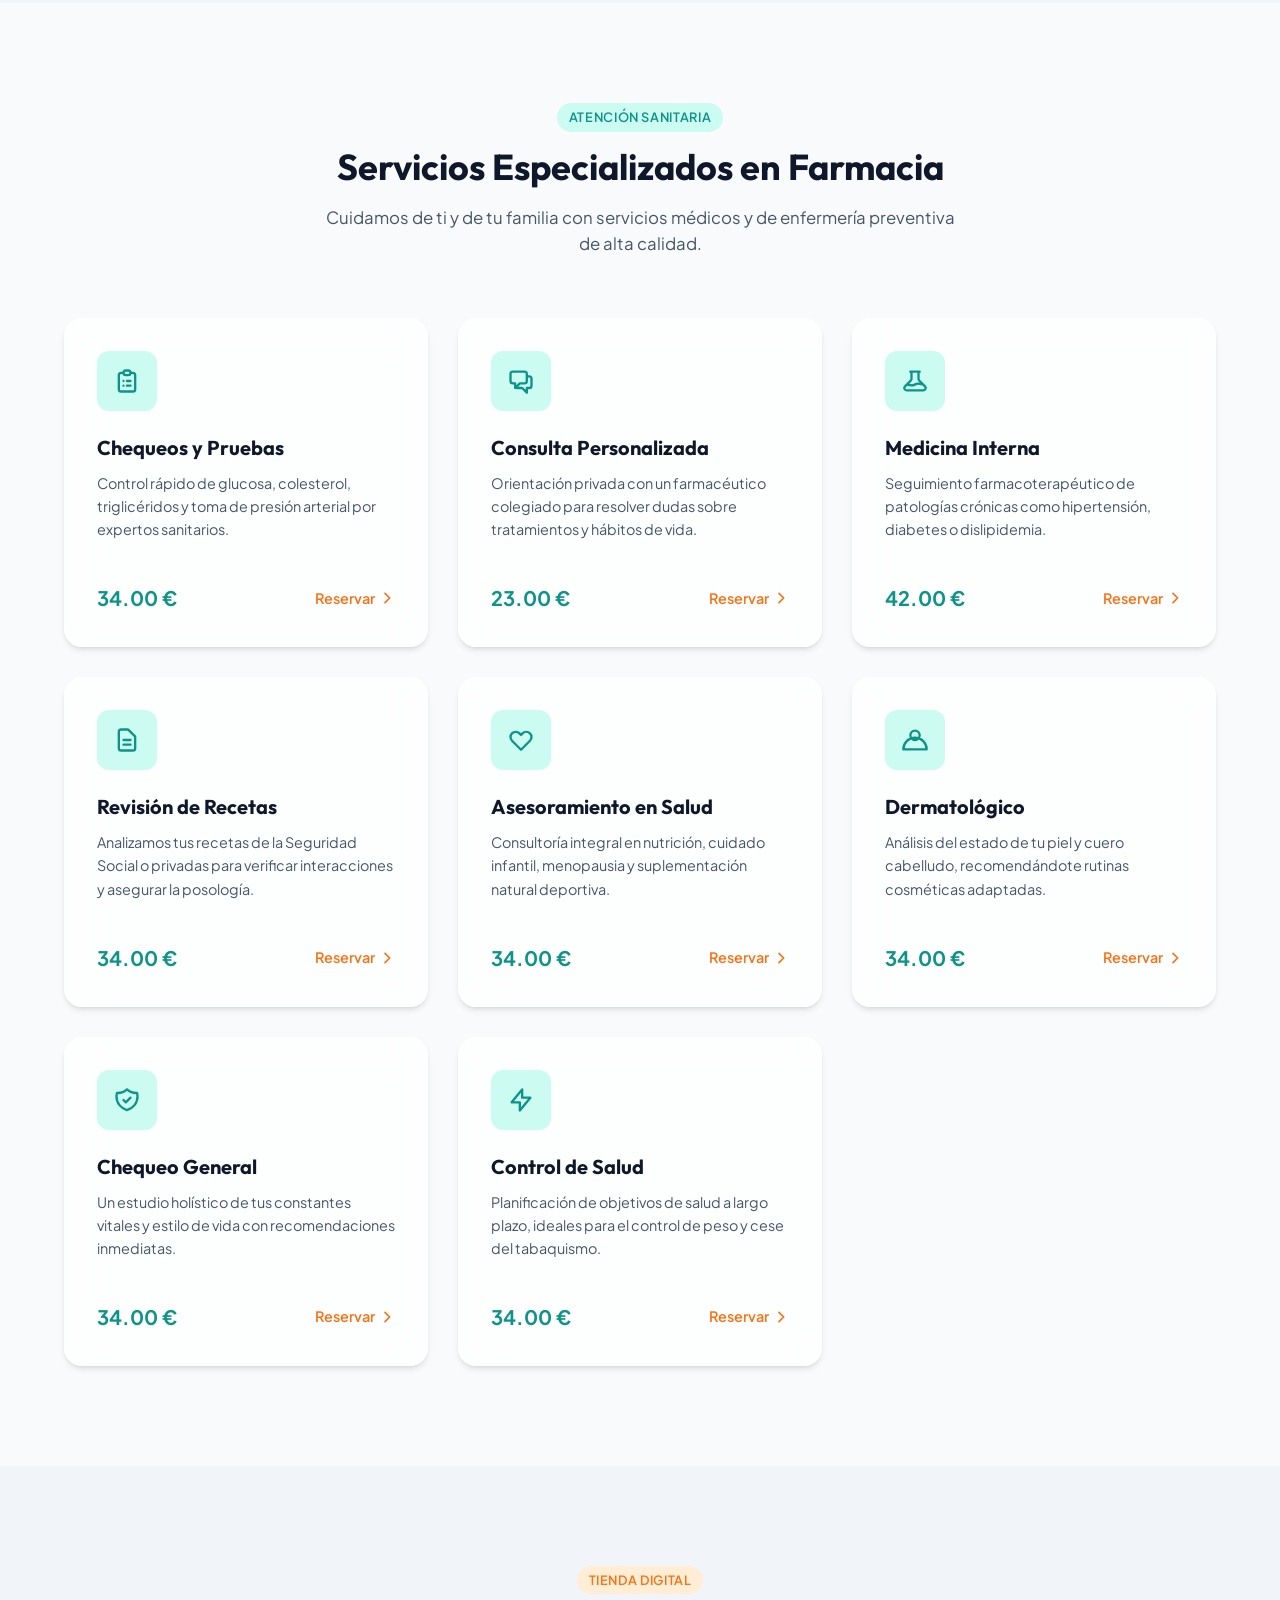
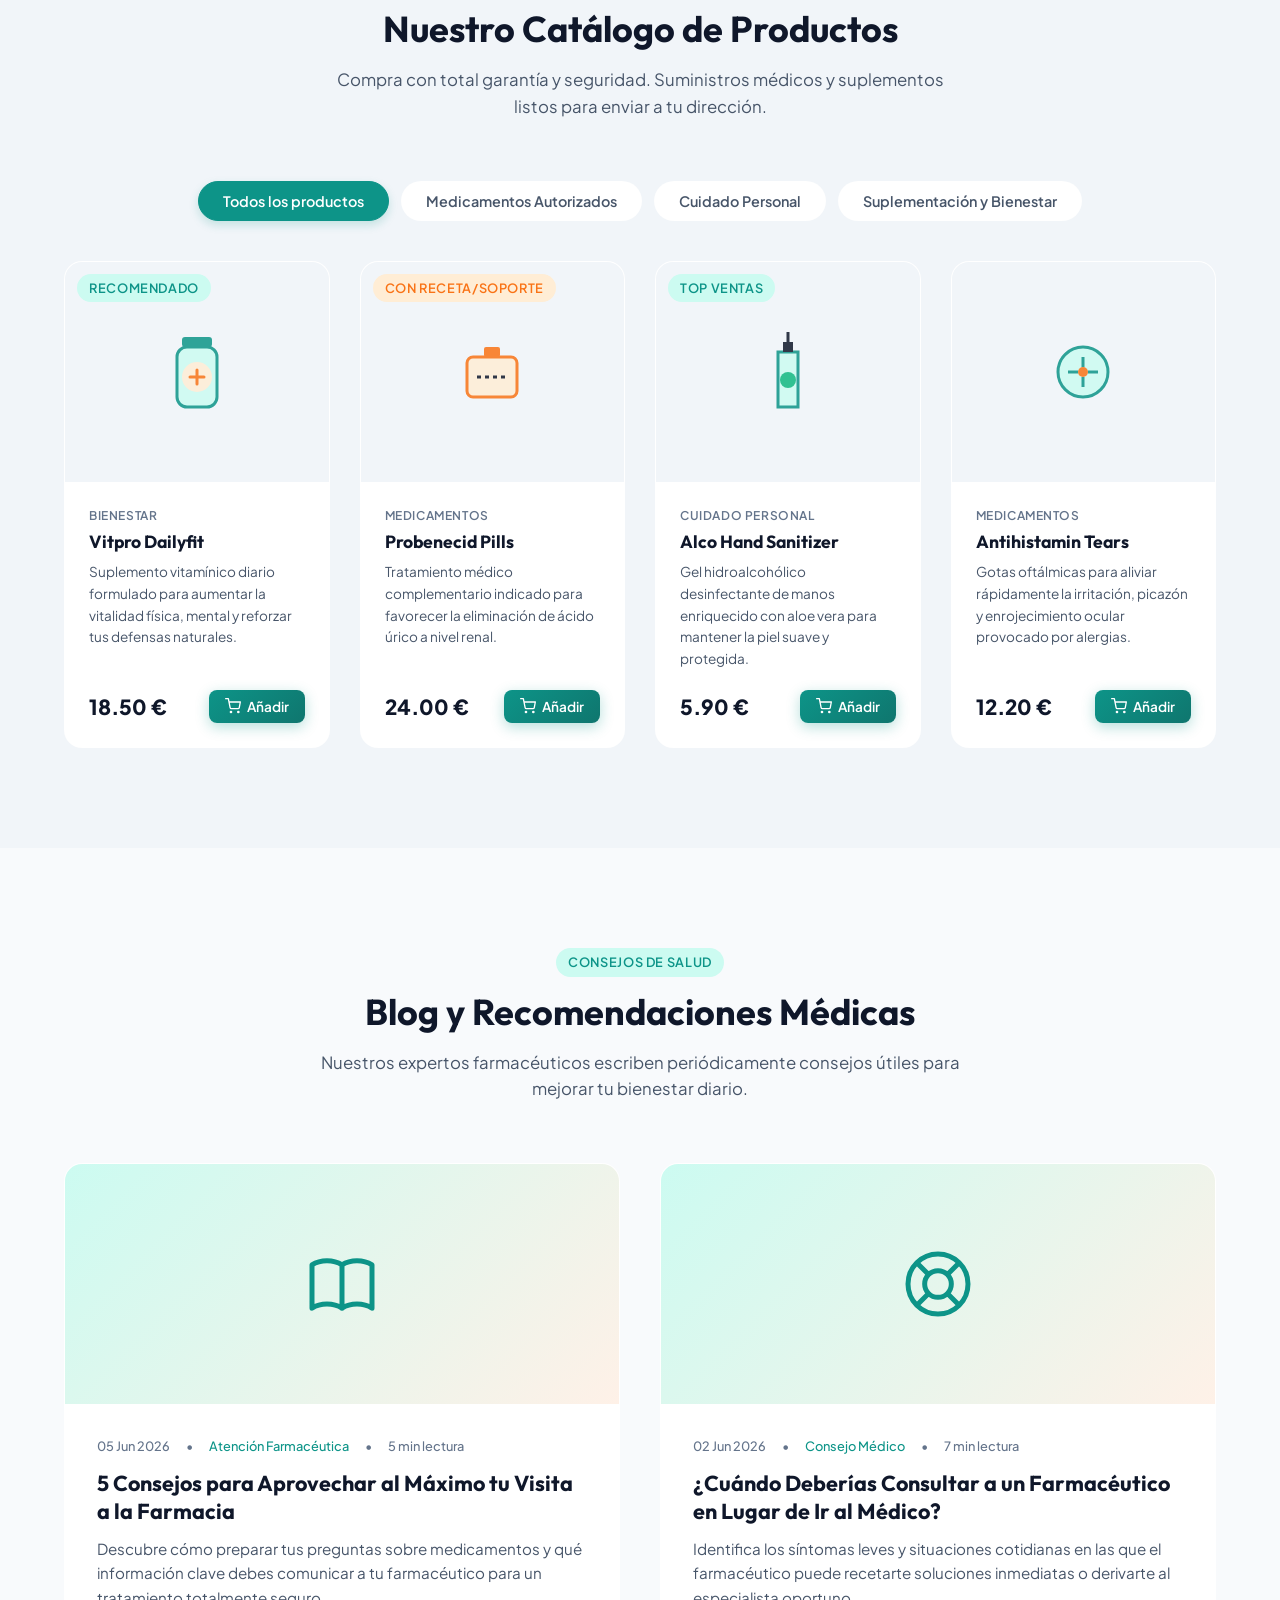
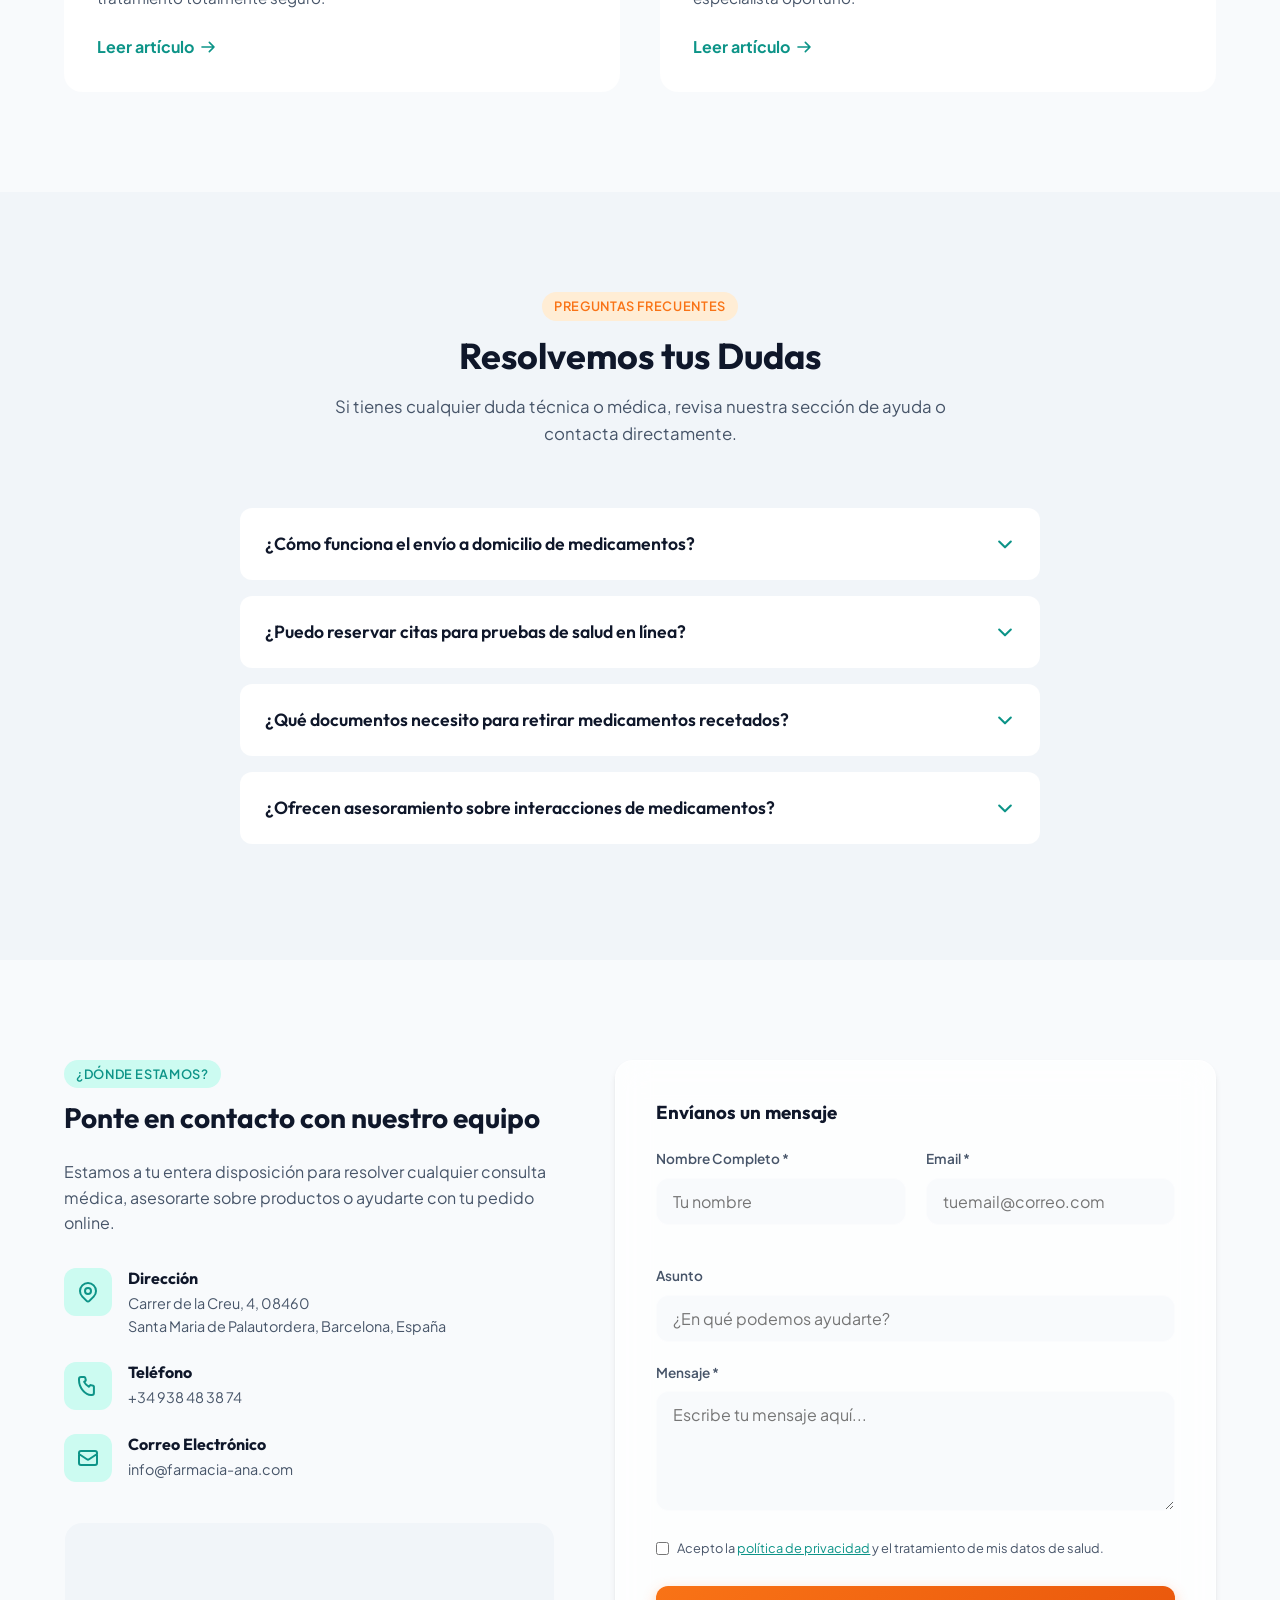
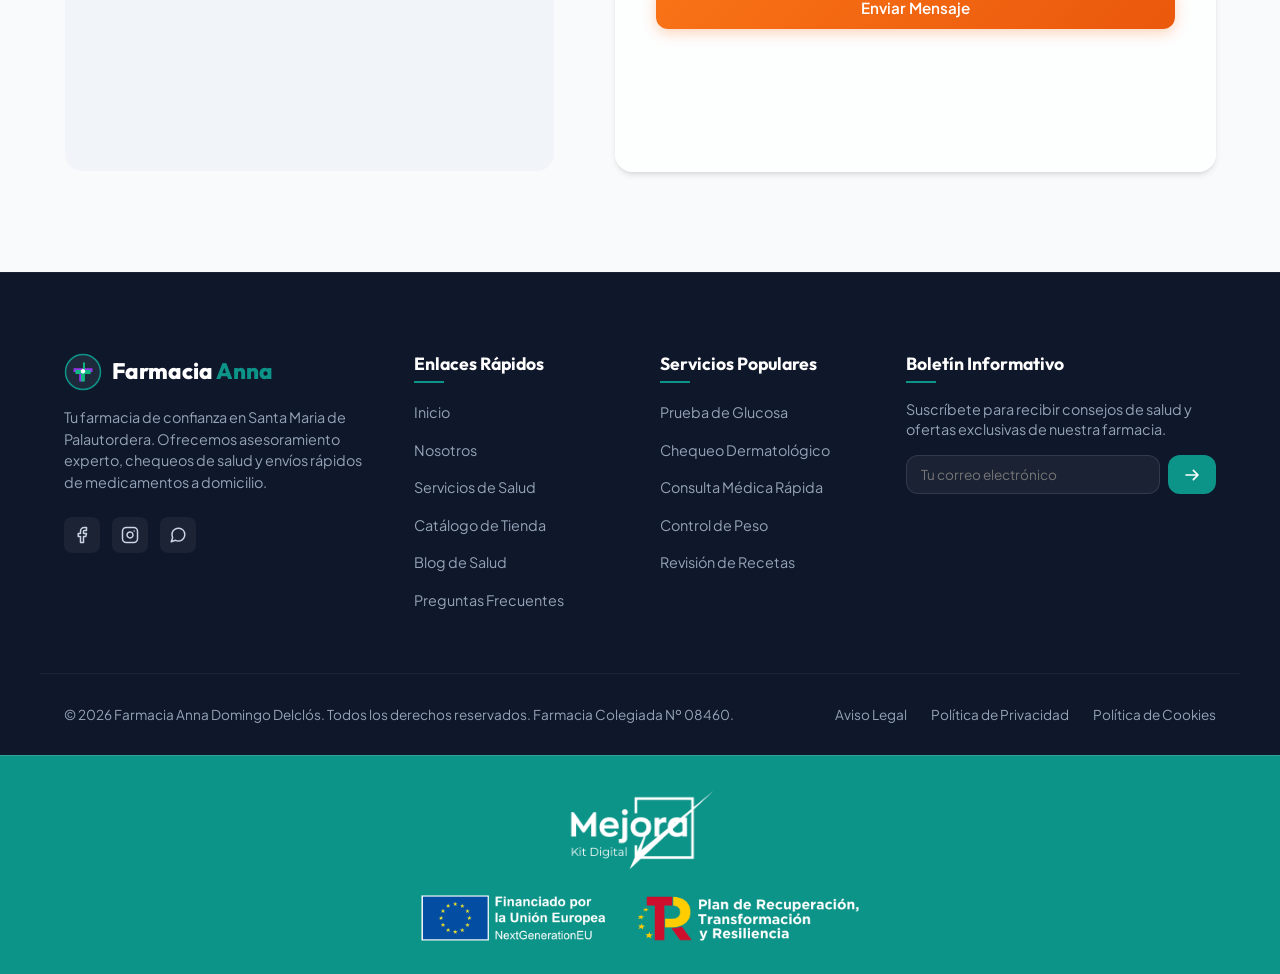
==== commit 2a2d001f: "feat: anadir footer reglamentario Mejora Kit Digital adaptado a colores corporativos de farmacia" ====
--- a/index.html
+++ b/index.html
@@ -1,4 +1,4 @@
-<!DOCTYPE html>
+﻿<!DOCTYPE html>
 <html lang="es">
 <head>
     <meta charset="UTF-8">
@@ -52,7 +52,7 @@
                 <a href="#productos" class="nav-link">Productos</a>
                 <a href="blog/index.html" class="nav-link">Blog</a>
                 <a href="#faq" class="nav-link">Ayuda</a>
-                <a href="#contacto" class="nav-link">Contacto</a>
+                <a href="contacto/index.html" class="nav-link">Contacto</a>
             </nav>
 
             <!-- Navbar Actions -->
@@ -786,6 +786,19 @@
             </div>
         </div>
     </footer>
+    <!-- BLOQUE COFINANCIACIÓN KIT DIGITAL (MEJORA KIT DIGITAL) -->
+    <div class="elementor-element elementor-element-b19983d e-flex e-con-boxed e-con e-parent e-lazyloaded" data-id="b19983d" data-element_type="container">
+        <div class="e-con-inner">
+            <div class="elementor-element elementor-element-0008c70 elementor-widget elementor-widget-image" data-id="0008c70" data-element_type="widget" data-widget_type="image.default">
+                <a href="https://mejorakitdigital.com" target="_blank" rel="noopener noreferrer" aria-label="Mejora Kit Digital - Agente Digitalizador">
+                    <img width="400" height="200" src="assets/images/logo-mejora-kit-digital.png" class="attachment-full size-full" alt="Mejora Kit Digital - Agente Digitalizador Adherido" />
+                </a>
+            </div>
+            <div class="elementor-element elementor-element-3d4bec7 elementor-widget elementor-widget-image" data-id="3d4bec7" data-element_type="widget" data-widget_type="image.default">
+                <img width="612" height="79" src="assets/images/logos-financiacion-kit-digital.png" class="attachment-full size-full" alt="Financiado por la Unión Europea NextGenerationEU - Plan de Recuperación, Transformación y Resiliencia" />
+            </div>
+        </div>
+    </div>
 
     <!-- Modals & Cart Drawer -->
     <!-- Darken Overlay -->
@@ -884,3 +897,4 @@
 </html>
 
 
+
--- a/styles.css
+++ b/styles.css
@@ -1674,3 +1674,83 @@
         padding: 24px;
     }
 }
+
+/* ==========================================================================
+   Bloque Oficial Kit Digital (Mejora Kit Digital) - Adaptado a colores Farmacia
+   ========================================================================== */
+.elementor-element-b19983d {
+    background-color: var(--primary, #0d9488);
+    padding: 28px 20px;
+    display: flex;
+    justify-content: center;
+    align-items: center;
+    width: 100%;
+    box-sizing: border-box;
+    border-top: 1px solid rgba(255, 255, 255, 0.15);
+}
+
+.elementor-element-b19983d .e-con-inner {
+    display: flex;
+    flex-direction: column;
+    align-items: center;
+    justify-content: center;
+    gap: 16px;
+    width: 100%;
+    max-width: 1200px;
+    margin: 0 auto;
+    text-align: center;
+}
+
+.elementor-element-0008c70 {
+    display: flex;
+    justify-content: center;
+    align-items: center;
+    width: 100%;
+}
+
+.elementor-element-0008c70 a {
+    display: inline-flex;
+    justify-content: center;
+    align-items: center;
+    transition: transform 0.2s ease, opacity 0.2s ease;
+}
+
+.elementor-element-0008c70 a:hover {
+    transform: scale(1.04);
+    opacity: 0.95;
+}
+
+.elementor-element-0008c70 img {
+    width: 210px;
+    max-width: 85%;
+    height: auto;
+    display: block;
+    margin: 0 auto;
+}
+
+.elementor-element-3d4bec7 {
+    display: flex;
+    justify-content: center;
+    align-items: center;
+    width: 100%;
+}
+
+.elementor-element-3d4bec7 img {
+    width: 440px;
+    max-width: 90%;
+    height: auto;
+    display: block;
+    margin: 0 auto;
+}
+
+@media (max-width: 768px) {
+    .elementor-element-b19983d {
+        padding: 20px 15px;
+    }
+    .elementor-element-0008c70 img {
+        width: 165px;
+    }
+    .elementor-element-3d4bec7 img {
+        width: 320px;
+    }
+}
